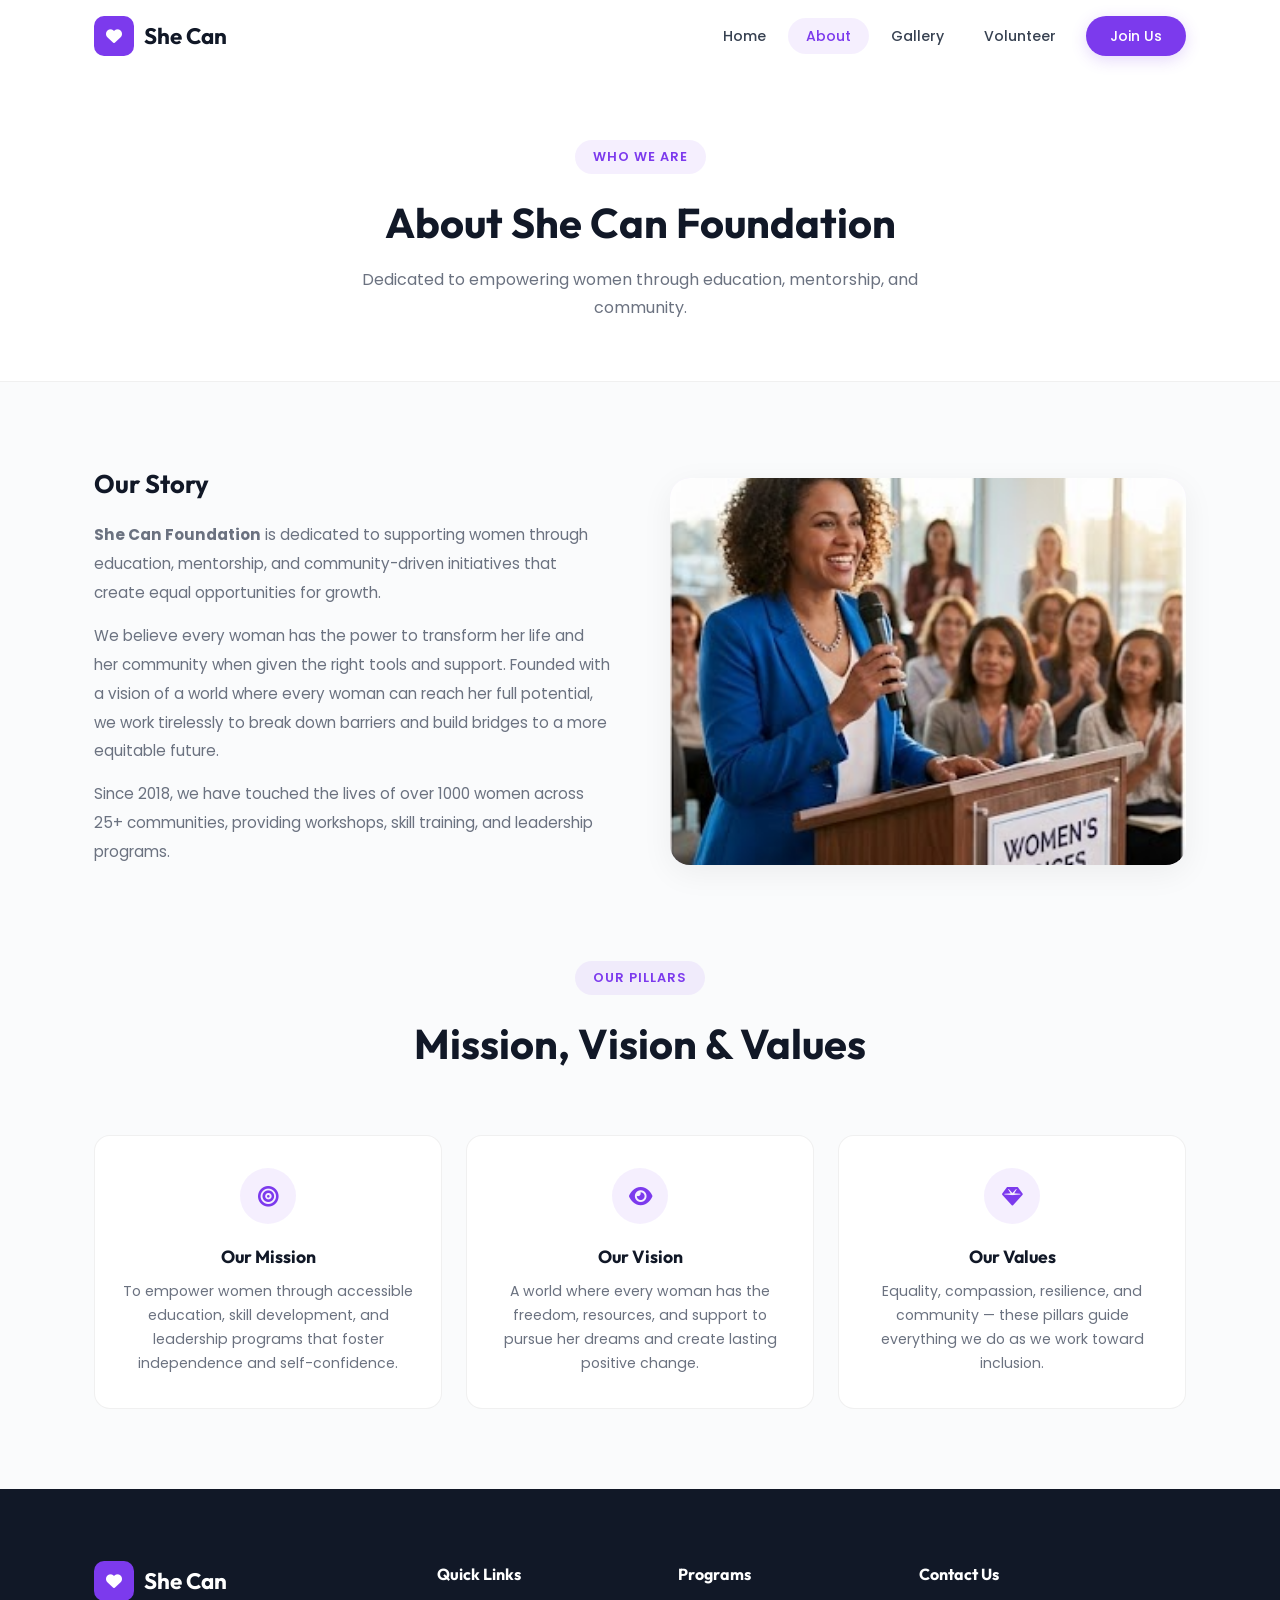
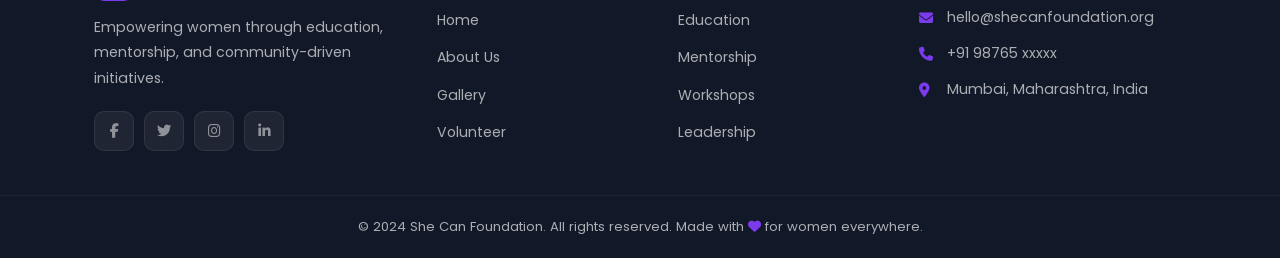
==== about.html @ 424907b6 "initial commit" ====
<!DOCTYPE html>
<html lang="en">

<head>
    <meta charset="UTF-8">
    <meta name="viewport" content="width=device-width, initial-scale=1.0">
    <meta name="description" content="Learn about She Can Foundation's mission, vision, and values.">
    <title>About Us | She Can Foundation</title>
    <link rel="preconnect" href="https://fonts.googleapis.com">
    <link rel="preconnect" href="https://fonts.gstatic.com" crossorigin>
    <link
        href="https://fonts.googleapis.com/css2?family=Poppins:wght@300;400;500;600;700&family=Outfit:wght@400;500;600;700;800&display=swap"
        rel="stylesheet">
    <link rel="stylesheet" href="https://cdnjs.cloudflare.com/ajax/libs/font-awesome/6.5.1/css/all.min.css">
    <link rel="stylesheet" href="style.css">
</head>

<body>
    <!-- NAVBAR -->
    <nav class="navbar" id="navbar">
        <div class="nav-container">
            <a href="index.html" class="nav-logo">
                <span class="logo-icon"><i class="fas fa-heart"></i></span>
                <span class="logo-text">She Can</span>
            </a>
            <ul class="nav-links" id="navLinks">
                <li><a href="index.html" class="nav-link">Home</a></li>
                <li><a href="about.html" class="nav-link active">About</a></li>
                <li><a href="gallery.html" class="nav-link">Gallery</a></li>
                <li><a href="volunteer.html" class="nav-link">Volunteer</a></li>
                <li><a href="volunteer.html" class="nav-link btn-nav-cta">Join Us</a></li>
            </ul>
            <button class="hamburger" id="hamburger" aria-label="Toggle menu">
                <span class="bar"></span><span class="bar"></span><span class="bar"></span>
            </button>
        </div>
    </nav>

    <!-- PAGE HERO -->
    <section class="page-hero">
        <div class="container">
            <span class="section-tag animate-on-scroll">Who We Are</span>
            <h1 class="section-title animate-on-scroll">About She Can Foundation</h1>
            <p class="section-subtitle animate-on-scroll">Dedicated to empowering women through education, mentorship,
                and community.</p>
        </div>
    </section>

    <!-- ABOUT CONTENT -->
    <section class="about-section">
        <div class="container">
            <div class="about-content">
                <div class="about-text animate-on-scroll">
                    <h3>Our Story</h3>
                    <p><strong>She Can Foundation</strong> is dedicated to supporting women through education,
                        mentorship, and community-driven initiatives that create equal opportunities for growth.</p>
                    <p>We believe every woman has the power to transform her life and her community when given the right
                        tools and support. Founded with a vision of a world where every woman can reach her full
                        potential, we work tirelessly to break down barriers and build bridges to a more equitable
                        future.</p>
                    <p>Since 2018, we have touched the lives of over 1000 women across 25+ communities, providing
                        workshops, skill training, and leadership programs.</p>
                </div>
                <div class="about-image animate-on-scroll">
                    <img src="images/empowerment.jpg" alt="Women empowerment"
                        onerror="this.style.display='none'; this.parentElement.innerHTML='<i class=\'fas fa-image\'></i>';">
                </div>
            </div>

            <!-- MISSION & VISION -->
            <div class="section-header animate-on-scroll" style="margin-top: 20px;">
                <span class="section-tag">Our Pillars</span>
                <h2 class="section-title">Mission, Vision & Values</h2>
            </div>
            <div class="values-grid">
                <div class="value-card animate-on-scroll">
                    <div class="value-icon"><i class="fas fa-bullseye"></i></div>
                    <h4>Our Mission</h4>
                    <p>To empower women through accessible education, skill development, and leadership programs that
                        foster independence and self-confidence.</p>
                </div>
                <div class="value-card animate-on-scroll">
                    <div class="value-icon"><i class="fas fa-eye"></i></div>
                    <h4>Our Vision</h4>
                    <p>A world where every woman has the freedom, resources, and support to pursue her dreams and create
                        lasting positive change.</p>
                </div>
                <div class="value-card animate-on-scroll">
                    <div class="value-icon"><i class="fas fa-gem"></i></div>
                    <h4>Our Values</h4>
                    <p>Equality, compassion, resilience, and community — these pillars guide everything we do as we work
                        toward inclusion.</p>
                </div>
            </div>
        </div>
    </section>

    <!-- FOOTER -->
    <footer class="footer">
        <div class="footer-top">
            <div class="container">
                <div class="footer-grid">
                    <div class="footer-brand">
                        <a href="index.html" class="footer-logo">
                            <span class="logo-icon"><i class="fas fa-heart"></i></span>
                            <span class="logo-text">She Can</span>
                        </a>
                        <p class="footer-description">Empowering women through education, mentorship, and
                            community-driven initiatives.</p>
                        <div class="footer-socials">
                            <a href="#" class="social-link" aria-label="Facebook"><i class="fab fa-facebook-f"></i></a>
                            <a href="#" class="social-link" aria-label="Twitter"><i class="fab fa-twitter"></i></a>
                            <a href="#" class="social-link" aria-label="Instagram"><i class="fab fa-instagram"></i></a>
                            <a href="#" class="social-link" aria-label="LinkedIn"><i class="fab fa-linkedin-in"></i></a>
                        </div>
                    </div>
                    <div class="footer-links-group">
                        <h4>Quick Links</h4>
                        <ul class="footer-links">
                            <li><a href="index.html">Home</a></li>
                            <li><a href="about.html">About Us</a></li>
                            <li><a href="gallery.html">Gallery</a></li>
                            <li><a href="volunteer.html">Volunteer</a></li>
                        </ul>
                    </div>
                    <div class="footer-links-group">
                        <h4>Programs</h4>
                        <ul class="footer-links">
                            <li><a href="#">Education</a></li>
                            <li><a href="#">Mentorship</a></li>
                            <li><a href="#">Workshops</a></li>
                            <li><a href="#">Leadership</a></li>
                        </ul>
                    </div>
                    <div class="footer-contact">
                        <h4>Contact Us</h4>
                        <ul class="contact-list">
                            <li><i class="fas fa-envelope"></i><a
                                    href="mailto:hello@shecanfoundation.org">hello@shecanfoundation.org</a></li>
                            <li><i class="fas fa-phone"></i><span>+91 98765 xxxxx</span></li>
                            <li><i class="fas fa-map-marker-alt"></i><span>Mumbai, Maharashtra, India</span></li>
                        </ul>
                    </div>
                </div>
            </div>
        </div>
        <div class="footer-bottom">
            <div class="container">
                <p>&copy; 2024 She Can Foundation. All rights reserved. Made with <i class="fas fa-heart"></i> for women
                    everywhere.</p>
            </div>
        </div>
    </footer>
    <button class="back-to-top" id="backToTop" aria-label="Back to top"><i class="fas fa-chevron-up"></i></button>
    <script src="script.js"></script>
</body>

</html>
---- style.css ----
/* ===== VARIABLES ===== */
:root {
    --bg: #FAFBFC;
    --white: #FFFFFF;
    --accent: #7C3AED;
    --accent-soft: rgba(124, 58, 237, 0.08);
    --accent-hover: #6D28D9;
    --dark: #111827;
    --text: #374151;
    --text-light: #6B7280;
    --border: rgba(0,0,0,0.06);
    --glass: rgba(255,255,255,0.65);
    --glass-border: rgba(255,255,255,0.4);
    --shadow-sm: 0 1px 3px rgba(0,0,0,0.04);
    --shadow: 0 8px 32px rgba(0,0,0,0.06);
    --shadow-lg: 0 16px 48px rgba(0,0,0,0.08);
    --radius: 16px;
    --radius-sm: 10px;
    --radius-full: 50px;
    --transition: all 0.35s cubic-bezier(0.4, 0, 0.2, 1);
}

/* ===== RESET ===== */
*, *::before, *::after { margin: 0; padding: 0; box-sizing: border-box; }
html { scroll-behavior: smooth; }
body {
    font-family: 'Poppins', sans-serif;
    color: var(--text);
    background: var(--bg);
    overflow-x: hidden;
    line-height: 1.7;
}
a { text-decoration: none; color: inherit; }
ul { list-style: none; }
img { max-width: 100%; height: auto; display: block; }
.container { max-width: 1140px; margin: 0 auto; padding: 0 24px; }

/* ===== ANIMATIONS ===== */
.animate-on-scroll { opacity: 0; transform: translateY(30px); transition: opacity 0.7s ease, transform 0.7s ease; }
.animate-on-scroll.visible { opacity: 1; transform: translateY(0); }
@keyframes float { 0%,100% { transform: translateY(0); } 50% { transform: translateY(-12px); } }
@keyframes fadeIn { from { opacity: 0; } to { opacity: 1; } }
@keyframes scrollWheel { 0% { opacity: 1; transform: translateY(0); } 100% { opacity: 0; transform: translateY(8px); } }

/* ===== GLASS CARD ===== */
.glass {
    background: var(--glass);
    backdrop-filter: blur(16px);
    -webkit-backdrop-filter: blur(16px);
    border: 1px solid var(--glass-border);
    border-radius: var(--radius);
}

/* ===== BUTTONS ===== */
.btn {
    display: inline-flex; align-items: center; gap: 10px;
    padding: 14px 32px; border-radius: var(--radius-full);
    font-family: 'Poppins', sans-serif; font-weight: 600; font-size: 0.9rem;
    cursor: pointer; transition: var(--transition); border: none;
}
.btn-primary {
    background: var(--accent); color: var(--white);
    box-shadow: 0 4px 16px rgba(124,58,237,0.25);
}
.btn-primary:hover {
    background: var(--accent-hover);
    transform: translateY(-2px);
    box-shadow: 0 8px 24px rgba(124,58,237,0.3);
}
.btn-primary i { transition: transform 0.3s ease; }
.btn-primary:hover i { transform: translateX(4px); }
.btn-outline {
    background: transparent; color: var(--accent);
    border: 2px solid var(--accent);
}
.btn-outline:hover {
    background: var(--accent); color: var(--white);
    transform: translateY(-2px);
}

/* ===== NAVBAR ===== */
.navbar {
    position: fixed; top: 0; left: 0; width: 100%; z-index: 1000;
    padding: 16px 0; transition: var(--transition);
}
.navbar.scrolled {
    background: var(--glass); backdrop-filter: blur(20px);
    -webkit-backdrop-filter: blur(20px);
    border-bottom: 1px solid var(--border);
    padding: 10px 0; box-shadow: var(--shadow-sm);
}
.nav-container {
    max-width: 1140px; margin: 0 auto; padding: 0 24px;
    display: flex; align-items: center; justify-content: space-between;
}
.nav-logo { display: flex; align-items: center; gap: 10px; z-index: 1001; }
.logo-icon {
    width: 40px; height: 40px; border-radius: var(--radius-sm);
    background: var(--accent); display: flex; align-items: center;
    justify-content: center; color: white; font-size: 1rem;
}
.logo-text {
    font-family: 'Outfit', sans-serif; font-size: 1.4rem;
    font-weight: 700; color: var(--dark);
}
.nav-links { display: flex; align-items: center; gap: 4px; }
.nav-link {
    padding: 8px 18px; border-radius: var(--radius-full); font-size: 0.88rem;
    font-weight: 500; color: var(--text); transition: var(--transition);
}
.nav-link:hover, .nav-link.active { color: var(--accent); background: var(--accent-soft); }
.btn-nav-cta {
    background: var(--accent) !important; color: white !important;
    padding: 10px 24px !important; margin-left: 8px;
    box-shadow: 0 4px 16px rgba(124,58,237,0.2);
}
.btn-nav-cta:hover { background: var(--accent-hover) !important; transform: translateY(-2px); }
.hamburger { display: none; flex-direction: column; gap: 5px; background: none; border: none; cursor: pointer; z-index: 1001; padding: 5px; }
.bar { width: 26px; height: 2.5px; background: var(--dark); border-radius: 3px; transition: var(--transition); }
.hamburger.active .bar:nth-child(1) { transform: rotate(45deg) translate(5px,5px); }
.hamburger.active .bar:nth-child(2) { opacity: 0; }
.hamburger.active .bar:nth-child(3) { transform: rotate(-45deg) translate(5px,-5px); }

/* ===== HERO (index.html) ===== */
.hero {
    min-height: 100vh; display: flex; align-items: center;
    padding: 120px 24px 80px; position: relative; background: var(--bg);
}
.hero-grid {
    max-width: 1140px; margin: 0 auto; width: 100%;
    display: grid; grid-template-columns: 1fr 1fr; gap: 60px; align-items: center;
}
.hero-tag {
    display: inline-flex; align-items: center; gap: 8px;
    padding: 8px 18px; border-radius: var(--radius-full);
    background: var(--accent-soft); color: var(--accent);
    font-size: 0.82rem; font-weight: 600; letter-spacing: 0.5px;
    margin-bottom: 20px;
}
.hero-title {
    font-family: 'Outfit', sans-serif; font-size: clamp(2.4rem, 5vw, 3.6rem);
    font-weight: 800; color: var(--dark); line-height: 1.15; margin-bottom: 20px;
}
.hero-title .highlight { color: var(--accent); }
.hero-description {
    font-size: 1.05rem; color: var(--text-light); line-height: 1.8; margin-bottom: 32px;
    max-width: 480px;
}
.hero-buttons { display: flex; gap: 14px; flex-wrap: wrap; margin-bottom: 48px; }
.hero-stats {
    display: flex; gap: 40px;
}
.hero-stat h3 {
    font-family: 'Outfit', sans-serif; font-size: 2rem; font-weight: 800;
    color: var(--dark);
}
.hero-stat p { font-size: 0.82rem; color: var(--text-light); font-weight: 500; }
.hero-visual { position: relative; display: flex; justify-content: center; }
.hero-image-wrapper {
    width: 100%; max-width: 480px; aspect-ratio: 4/5; border-radius: 24px;
    overflow: hidden; box-shadow: var(--shadow-lg); position: relative;
}
.hero-image-wrapper img { width: 100%; height: 100%; object-fit: cover; }
.hero-image-placeholder {
    width: 100%; height: 100%;
    background: linear-gradient(145deg, #F3E8FF, #EDE9FE, #F5F3FF);
    display: flex; flex-direction: column; align-items: center; justify-content: center;
    color: var(--accent); font-size: 3rem;
}
.hero-image-placeholder span { font-size: 0.85rem; color: var(--text-light); margin-top: 12px; }
.hero-float-card {
    position: absolute; padding: 16px 20px; border-radius: var(--radius);
    box-shadow: var(--shadow); animation: float 4s ease-in-out infinite;
}
.hero-float-card.card-1 { bottom: 40px; left: -40px; background: var(--glass); backdrop-filter: blur(16px); border: 1px solid var(--glass-border); }
.hero-float-card.card-2 { top: 40px; right: -30px; background: var(--glass); backdrop-filter: blur(16px); border: 1px solid var(--glass-border); animation-delay: 1.5s; }
.float-card-content { display: flex; align-items: center; gap: 12px; }
.float-card-icon {
    width: 40px; height: 40px; border-radius: 10px; background: var(--accent-soft);
    display: flex; align-items: center; justify-content: center;
    color: var(--accent); font-size: 1rem;
}
.float-card-text h4 { font-family: 'Outfit', sans-serif; font-size: 1.1rem; font-weight: 700; color: var(--dark); }
.float-card-text p { font-size: 0.75rem; color: var(--text-light); }

/* ===== SECTION HEADERS ===== */
.section-header { text-align: center; margin-bottom: 56px; }
.section-tag {
    display: inline-block; padding: 6px 18px; border-radius: var(--radius-full);
    background: var(--accent-soft); color: var(--accent);
    font-size: 0.8rem; font-weight: 600; letter-spacing: 1px;
    text-transform: uppercase; margin-bottom: 14px;
}
.section-title {
    font-family: 'Outfit', sans-serif; font-size: clamp(1.8rem, 3.5vw, 2.6rem);
    font-weight: 700; color: var(--dark); margin-bottom: 12px;
}
.section-subtitle { font-size: 1rem; color: var(--text-light); max-width: 560px; margin: 0 auto; }

/* ===== QUICK INTRO (index.html) ===== */
.intro { padding: 100px 0; background: var(--white); }
.intro-grid {
    display: grid; grid-template-columns: repeat(3, 1fr); gap: 24px;
}
.intro-card {
    padding: 36px 28px; border-radius: var(--radius); background: var(--bg);
    border: 1px solid var(--border); transition: var(--transition);
}
.intro-card:hover { transform: translateY(-6px); box-shadow: var(--shadow); border-color: transparent; }
.intro-icon {
    width: 52px; height: 52px; border-radius: 14px; background: var(--accent-soft);
    display: flex; align-items: center; justify-content: center;
    color: var(--accent); font-size: 1.2rem; margin-bottom: 20px;
}
.intro-card h3 { font-family: 'Outfit', sans-serif; font-size: 1.15rem; font-weight: 700; color: var(--dark); margin-bottom: 10px; }
.intro-card p { font-size: 0.9rem; color: var(--text-light); line-height: 1.7; }

/* ===== CTA BANNER (index.html) ===== */
.cta-banner {
    padding: 80px 0; background: var(--bg);
}
.cta-wrapper {
    background: var(--accent); border-radius: 24px;
    padding: 60px 48px; display: flex; align-items: center;
    justify-content: space-between; gap: 32px;
}
.cta-text h2 {
    font-family: 'Outfit', sans-serif; font-size: 2rem;
    font-weight: 700; color: var(--white); margin-bottom: 10px;
}
.cta-text p { color: rgba(255,255,255,0.8); font-size: 1rem; }
.btn-white { background: var(--white); color: var(--accent); font-weight: 600; }
.btn-white:hover { transform: translateY(-2px); box-shadow: 0 8px 24px rgba(0,0,0,0.15); }

/* ===== PAGE HERO (inner pages) ===== */
.page-hero {
    padding: 140px 24px 60px; text-align: center; background: var(--white);
    border-bottom: 1px solid var(--border);
}
.page-hero .section-title { margin-bottom: 8px; }

/* ===== ABOUT PAGE ===== */
.about-section { padding: 80px 0; background: var(--bg); }
.about-content {
    display: grid; grid-template-columns: 1fr 1fr; gap: 60px; align-items: center;
    margin-bottom: 80px;
}
.about-text h3 { font-family: 'Outfit', sans-serif; font-size: 1.6rem; font-weight: 700; color: var(--dark); margin-bottom: 16px; }
.about-text p { font-size: 0.95rem; color: var(--text-light); line-height: 1.9; margin-bottom: 14px; }
.about-image {
    border-radius: 20px; overflow: hidden; aspect-ratio: 4/3;
    box-shadow: var(--shadow); background: #F3E8FF;
    display: flex; align-items: center; justify-content: center;
    color: var(--accent); font-size: 2.5rem;
}
.about-image img { width: 100%; height: 100%; object-fit: cover; }
.values-grid {
    display: grid; grid-template-columns: repeat(3, 1fr); gap: 24px;
}
.value-card {
    padding: 32px 24px; border-radius: var(--radius);
    background: var(--white); border: 1px solid var(--border);
    text-align: center; transition: var(--transition);
}
.value-card:hover { transform: translateY(-6px); box-shadow: var(--shadow); border-color: transparent; }
.value-icon {
    width: 56px; height: 56px; border-radius: 50%; background: var(--accent-soft);
    display: flex; align-items: center; justify-content: center;
    color: var(--accent); font-size: 1.3rem; margin: 0 auto 18px;
}
.value-card h4 { font-family: 'Outfit', sans-serif; font-size: 1.1rem; font-weight: 700; color: var(--dark); margin-bottom: 8px; }
.value-card p { font-size: 0.88rem; color: var(--text-light); }

/* ===== GALLERY PAGE ===== */
.gallery-section { padding: 80px 0; background: var(--bg); }
.gallery-grid {
    display: grid; grid-template-columns: repeat(auto-fit, minmax(320px, 1fr)); gap: 24px;
}
.gallery-card {
    border-radius: var(--radius); overflow: hidden;
    background: var(--white); border: 1px solid var(--border);
    transition: var(--transition);
}
.gallery-card:hover { transform: translateY(-6px); box-shadow: var(--shadow); }
.gallery-image {
    position: relative; overflow: hidden; height: 260px;
    background: #F3E8FF; display: flex; align-items: center;
    justify-content: center; color: var(--accent); font-size: 2rem;
}
.gallery-image img { width: 100%; height: 100%; object-fit: cover; transition: transform 0.5s ease; }
.gallery-card:hover .gallery-image img { transform: scale(1.05); }
.gallery-overlay {
    position: absolute; inset: 0;
    background: rgba(17,24,39,0.4);
    display: flex; align-items: flex-end; padding: 20px;
    opacity: 0; transition: opacity 0.3s ease;
}
.gallery-card:hover .gallery-overlay { opacity: 1; }
.gallery-label { color: white; font-weight: 600; font-size: 0.9rem; display: flex; align-items: center; gap: 8px; }
.gallery-info { padding: 20px 24px; }
.gallery-info h3 { font-family: 'Outfit', sans-serif; font-size: 1.1rem; font-weight: 700; color: var(--dark); margin-bottom: 6px; }
.gallery-info p { font-size: 0.85rem; color: var(--text-light); }

/* ===== IMPACT STATS ===== */
.impact-section { padding: 80px 0; background: var(--white); }
.stats-grid {
    display: grid; grid-template-columns: repeat(4, 1fr); gap: 24px;
}
.stat-card {
    text-align: center; padding: 36px 20px; border-radius: var(--radius);
    background: var(--bg); border: 1px solid var(--border);
    transition: var(--transition);
}
.stat-card:hover { transform: translateY(-4px); box-shadow: var(--shadow); }
.stat-icon {
    width: 52px; height: 52px; border-radius: 50%; background: var(--accent-soft);
    display: flex; align-items: center; justify-content: center;
    margin: 0 auto 16px; color: var(--accent); font-size: 1.2rem;
}
.stat-number {
    font-family: 'Outfit', sans-serif; font-size: 2.4rem; font-weight: 800;
    color: var(--dark); display: inline;
}
.stat-plus { font-family: 'Outfit', sans-serif; font-size: 1.6rem; font-weight: 700; color: var(--accent); }
.stat-label { color: var(--text-light); font-size: 0.88rem; margin-top: 6px; font-weight: 500; }

/* ===== TESTIMONIALS ===== */
.testimonials-section { padding: 80px 0; background: var(--bg); }
.testimonials-grid {
    display: grid; grid-template-columns: repeat(auto-fit, minmax(300px, 1fr)); gap: 24px;
}
.testimonial-card {
    padding: 32px; border-radius: var(--radius);
    background: var(--white); border: 1px solid var(--border);
    transition: var(--transition);
}
.testimonial-card:hover { transform: translateY(-4px); box-shadow: var(--shadow); }
.testimonial-quote { color: var(--accent); font-size: 1.5rem; margin-bottom: 14px; opacity: 0.4; }
.testimonial-text { font-size: 0.92rem; color: var(--text); line-height: 1.8; margin-bottom: 20px; font-style: italic; }
.testimonial-author { display: flex; align-items: center; gap: 12px; }
.author-avatar { font-size: 2.2rem; color: var(--accent); opacity: 0.5; }
.author-info h4 { font-family: 'Outfit', sans-serif; font-weight: 700; color: var(--dark); font-size: 0.95rem; }
.author-info span { font-size: 0.8rem; color: var(--text-light); }

/* ===== VOLUNTEER PAGE ===== */
.volunteer-section { padding: 80px 0; background: var(--bg); }
.volunteer-grid {
    display: grid; grid-template-columns: 1fr 1fr; gap: 60px; align-items: center;
}
.volunteer-text h3 { font-family: 'Outfit', sans-serif; font-size: 1.6rem; font-weight: 700; color: var(--dark); margin-bottom: 16px; }
.volunteer-text p { font-size: 0.95rem; color: var(--text-light); line-height: 1.8; margin-bottom: 24px; }
.volunteer-features { display: grid; gap: 12px; margin-bottom: 32px; }
.volunteer-feature { display: flex; align-items: center; gap: 12px; font-size: 0.9rem; font-weight: 500; color: var(--text); }
.volunteer-feature i { color: var(--accent); }
.volunteer-buttons { display: flex; gap: 14px; flex-wrap: wrap; }
.volunteer-visual-card {
    padding: 48px 36px; border-radius: 20px; background: var(--accent);
    color: white; text-align: center; box-shadow: 0 16px 48px rgba(124,58,237,0.2);
}
.volunteer-visual-card .v-icon { font-size: 3rem; margin-bottom: 16px; }
.volunteer-visual-card h3 { font-family: 'Outfit', sans-serif; font-size: 1.4rem; font-weight: 700; margin-bottom: 8px; }
.volunteer-visual-card p { font-size: 0.9rem; opacity: 0.85; }

/* ===== VOLUNTEER FORM ===== */
.form-section { padding: 80px 0; background: var(--white); }
.form-wrapper {
    max-width: 760px; margin: 0 auto; padding: 48px; border-radius: 20px;
    background: var(--bg); border: 1px solid var(--border);
}
.volunteer-form { display: flex; flex-direction: column; gap: 20px; }
.form-row { display: grid; grid-template-columns: 1fr 1fr; gap: 20px; }
.form-group { display: flex; flex-direction: column; gap: 6px; }
.form-group.full-width { grid-column: 1 / -1; }
.form-group label {
    font-size: 0.85rem; font-weight: 600; color: var(--dark);
}
.required { color: #EF4444; }
.input-wrapper {
    position: relative; display: flex; align-items: center;
    background: var(--white); border: 1px solid var(--border);
    border-radius: var(--radius-sm); transition: var(--transition);
    overflow: hidden;
}
.input-wrapper:focus-within {
    border-color: var(--accent);
    box-shadow: 0 0 0 3px rgba(124,58,237,0.08);
}
.input-wrapper i {
    position: absolute; left: 14px; color: var(--text-light);
    font-size: 0.9rem; pointer-events: none; transition: color 0.3s;
}
.input-wrapper:focus-within i { color: var(--accent); }
.input-wrapper input,
.input-wrapper select,
.input-wrapper textarea {
    width: 100%; padding: 12px 14px 12px 42px; border: none; outline: none;
    font-family: 'Poppins', sans-serif; font-size: 0.9rem; color: var(--dark);
    background: transparent;
}
.input-wrapper select { cursor: pointer; -webkit-appearance: none; appearance: none; }
.input-wrapper textarea { resize: vertical; min-height: 100px; }
.textarea-wrapper { align-items: flex-start; }
.textarea-wrapper i { top: 14px; }
.error-msg {
    font-size: 0.78rem; color: #EF4444; min-height: 0;
    opacity: 0; transition: all 0.3s ease;
}
.error-msg.show { opacity: 1; min-height: 18px; }
.input-wrapper.error { border-color: #EF4444; }
.input-wrapper.error i { color: #EF4444; }

/* Checkbox group */
.checkbox-group {
    display: flex; flex-wrap: wrap; gap: 16px; margin-top: 4px;
}
.checkbox-label {
    display: flex; align-items: center; gap: 8px;
    font-size: 0.88rem; font-weight: 500; color: var(--text); cursor: pointer;
    padding: 8px 16px; border-radius: var(--radius-sm);
    background: var(--white); border: 1px solid var(--border);
    transition: var(--transition);
}
.checkbox-label:hover { border-color: var(--accent); }
.checkbox-label input[type="checkbox"] {
    width: 16px; height: 16px; accent-color: var(--accent); cursor: pointer;
}
.checkbox-label:has(input:checked) {
    background: var(--accent-soft); border-color: var(--accent); color: var(--accent);
}

/* Submit button */
.btn-submit { align-self: flex-start; margin-top: 8px; }

/* Success overlay */
.form-success {
    display: none; position: fixed; inset: 0; z-index: 2000;
    background: rgba(0,0,0,0.4); backdrop-filter: blur(6px);
    align-items: center; justify-content: center;
}
.form-success.show { display: flex; animation: fadeIn 0.3s ease; }
.success-content {
    text-align: center; padding: 48px 40px; max-width: 420px; width: 90%;
    background: var(--white) !important; border: 1px solid var(--border) !important;
    border-radius: 20px !important; box-shadow: var(--shadow-lg);
}
.success-icon { font-size: 3.5rem; color: #10B981; margin-bottom: 16px; }
.success-content h3 {
    font-family: 'Outfit', sans-serif; font-size: 1.5rem;
    font-weight: 700; color: var(--dark); margin-bottom: 10px;
}
.success-content p { font-size: 0.92rem; color: var(--text-light); margin-bottom: 24px; line-height: 1.7; }

.footer { background: var(--dark); color: rgba(255,255,255,0.65); }
.footer-top { padding: 72px 0 40px; }
.footer-grid { display: grid; grid-template-columns: 1.5fr 1fr 1fr 1.3fr; gap: 36px; }
.footer-logo { display: flex; align-items: center; gap: 10px; margin-bottom: 14px; }
.footer-logo .logo-text { color: var(--white); }
.footer-description { font-size: 0.88rem; line-height: 1.8; margin-bottom: 20px; }
.footer-socials { display: flex; gap: 10px; }
.social-link {
    width: 40px; height: 40px; border-radius: var(--radius-sm);
    background: rgba(255,255,255,0.06); border: 1px solid rgba(255,255,255,0.08);
    display: flex; align-items: center; justify-content: center;
    color: rgba(255,255,255,0.5); transition: var(--transition); font-size: 0.9rem;
}
.social-link:hover { background: var(--accent); color: white; transform: translateY(-3px); }
.footer-links-group h4, .footer-contact h4 {
    font-family: 'Outfit', sans-serif; color: var(--white); font-size: 1rem;
    font-weight: 700; margin-bottom: 18px;
}
.footer-links li { margin-bottom: 10px; }
.footer-links a { font-size: 0.88rem; transition: var(--transition); }
.footer-links a:hover { color: var(--white); padding-left: 4px; }
.contact-list li { display: flex; align-items: center; gap: 10px; margin-bottom: 12px; font-size: 0.88rem; }
.contact-list i { color: var(--accent); width: 18px; }
.contact-list a { transition: var(--transition); }
.contact-list a:hover { color: var(--white); }
.footer-bottom {
    padding: 20px 0; border-top: 1px solid rgba(255,255,255,0.06);
    text-align: center; font-size: 0.82rem;
}
.footer-bottom .fa-heart { color: var(--accent); }

/* ===== BACK TO TOP ===== */
.back-to-top {
    position: fixed; bottom: 28px; right: 28px; width: 44px; height: 44px;
    border-radius: 12px; background: var(--accent); color: white; border: none;
    cursor: pointer; display: flex; align-items: center; justify-content: center;
    font-size: 1rem; box-shadow: 0 4px 16px rgba(124,58,237,0.3);
    opacity: 0; visibility: hidden; transform: translateY(20px);
    transition: var(--transition); z-index: 999;
}
.back-to-top.visible { opacity: 1; visibility: visible; transform: translateY(0); }
.back-to-top:hover { transform: translateY(-3px); }

/* ===== RESPONSIVE ===== */
@media (max-width: 992px) {
    .hero-grid { grid-template-columns: 1fr; text-align: center; }
    .hero-description { margin: 0 auto 32px; }
    .hero-buttons { justify-content: center; }
    .hero-stats { justify-content: center; }
    .hero-visual { margin-top: 40px; }
    .hero-float-card.card-1 { left: 10px; }
    .hero-float-card.card-2 { right: 10px; }
    .about-content { grid-template-columns: 1fr; }
    .volunteer-grid { grid-template-columns: 1fr; }
    .volunteer-visual-card { max-width: 360px; margin: 0 auto; }
    .footer-grid { grid-template-columns: 1fr 1fr; }
    .stats-grid { grid-template-columns: repeat(2, 1fr); }
    .values-grid { grid-template-columns: 1fr; }
    .cta-wrapper { flex-direction: column; text-align: center; }
}

@media (max-width: 768px) {
    .nav-links {
        position: fixed; top: 0; right: -100%; width: 75%; height: 100vh;
        background: rgba(255,255,255,0.97); backdrop-filter: blur(20px);
        flex-direction: column; justify-content: center; gap: 6px;
        padding: 40px; transition: right 0.4s ease;
        box-shadow: -8px 0 30px rgba(0,0,0,0.06);
    }
    .nav-links.active { right: 0; }
    .hamburger { display: flex; }
    .nav-link { font-size: 1.05rem; padding: 12px 20px; width: 100%; text-align: center; }
    .btn-nav-cta { width: 100%; justify-content: center; margin-left: 0 !important; }
    .intro-grid { grid-template-columns: 1fr; }
    .gallery-grid { grid-template-columns: 1fr; }
    .footer-grid { grid-template-columns: 1fr; gap: 28px; }
    .testimonials-grid { grid-template-columns: 1fr; }
    .form-row { grid-template-columns: 1fr; }
    .form-wrapper { padding: 32px 24px; }
    .checkbox-group { gap: 10px; }
}

@media (max-width: 480px) {
    .hero { padding: 110px 20px 60px; }
    .hero-stats { flex-direction: column; gap: 16px; }
    .hero-float-card { display: none; }
    .stats-grid { grid-template-columns: 1fr; }
    .hero-buttons, .volunteer-buttons { flex-direction: column; align-items: stretch; }
    .btn { justify-content: center; }
    .cta-wrapper { padding: 40px 24px; }
}
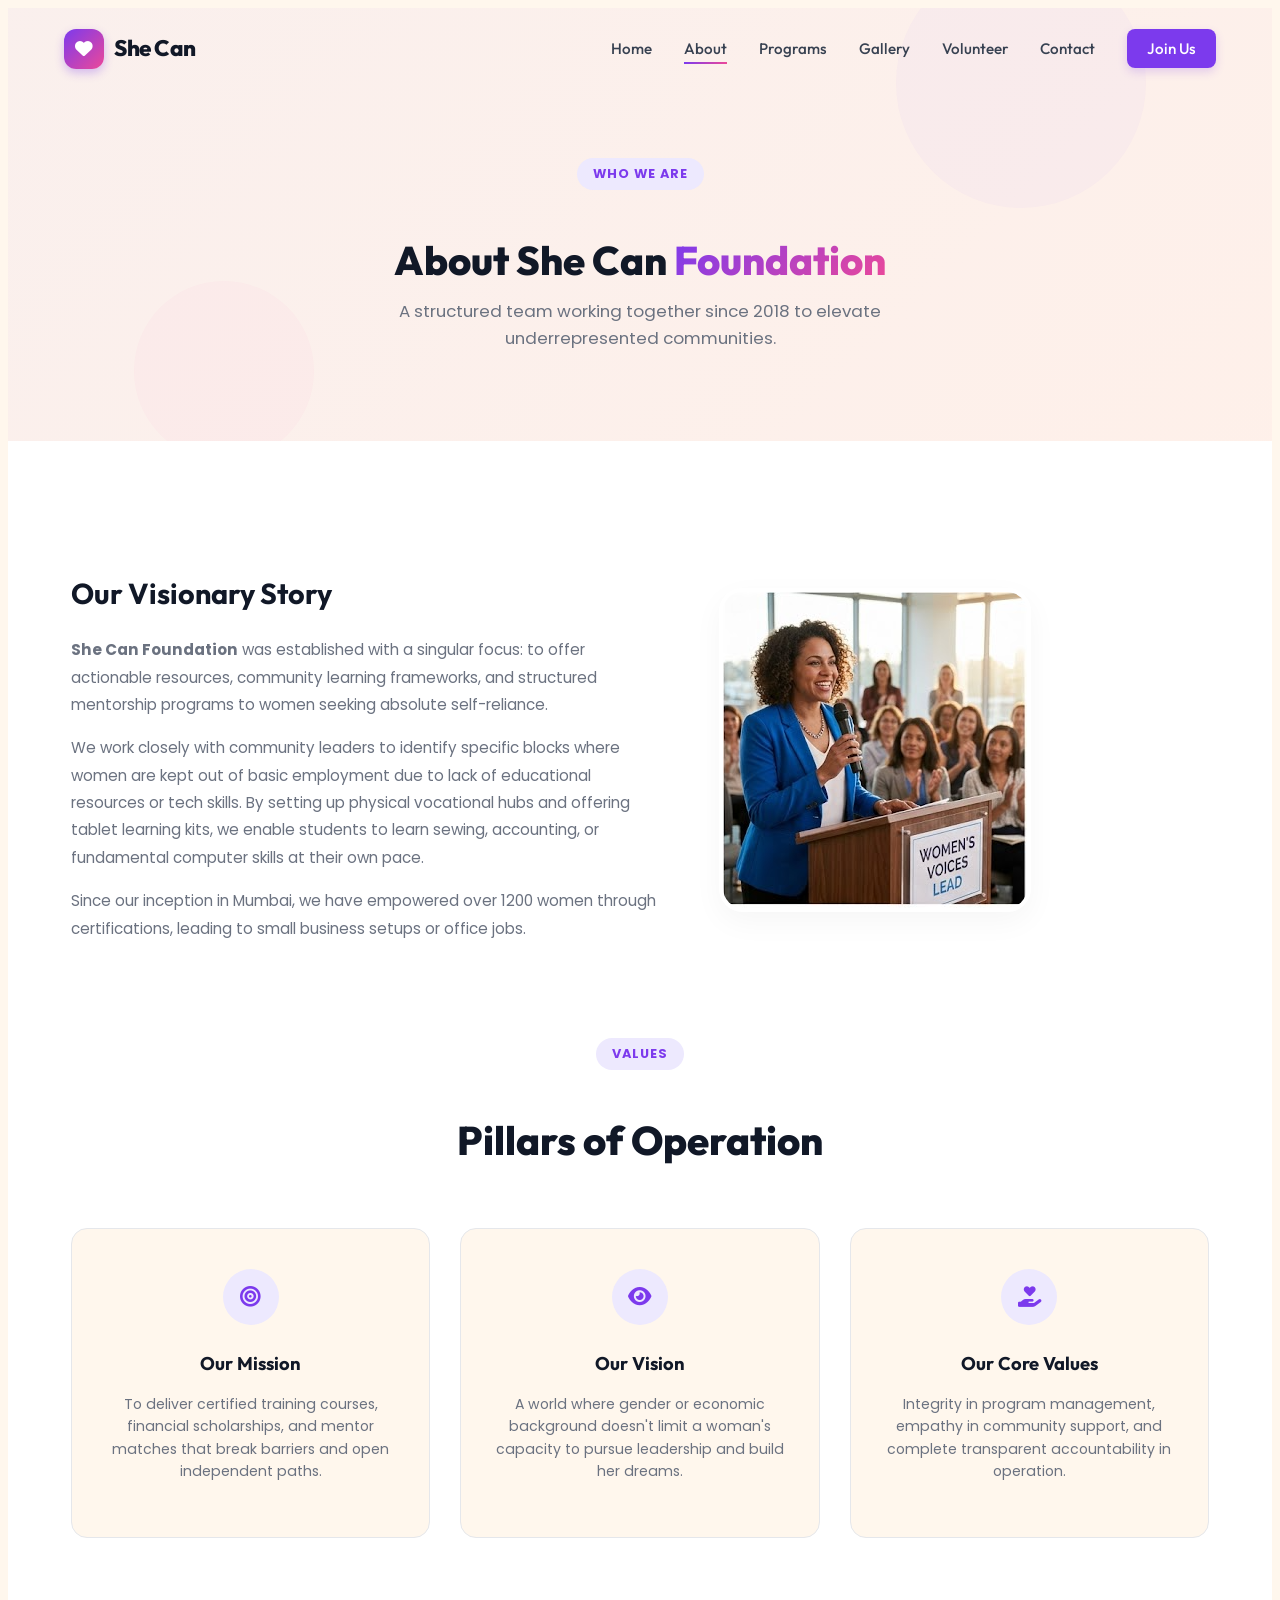
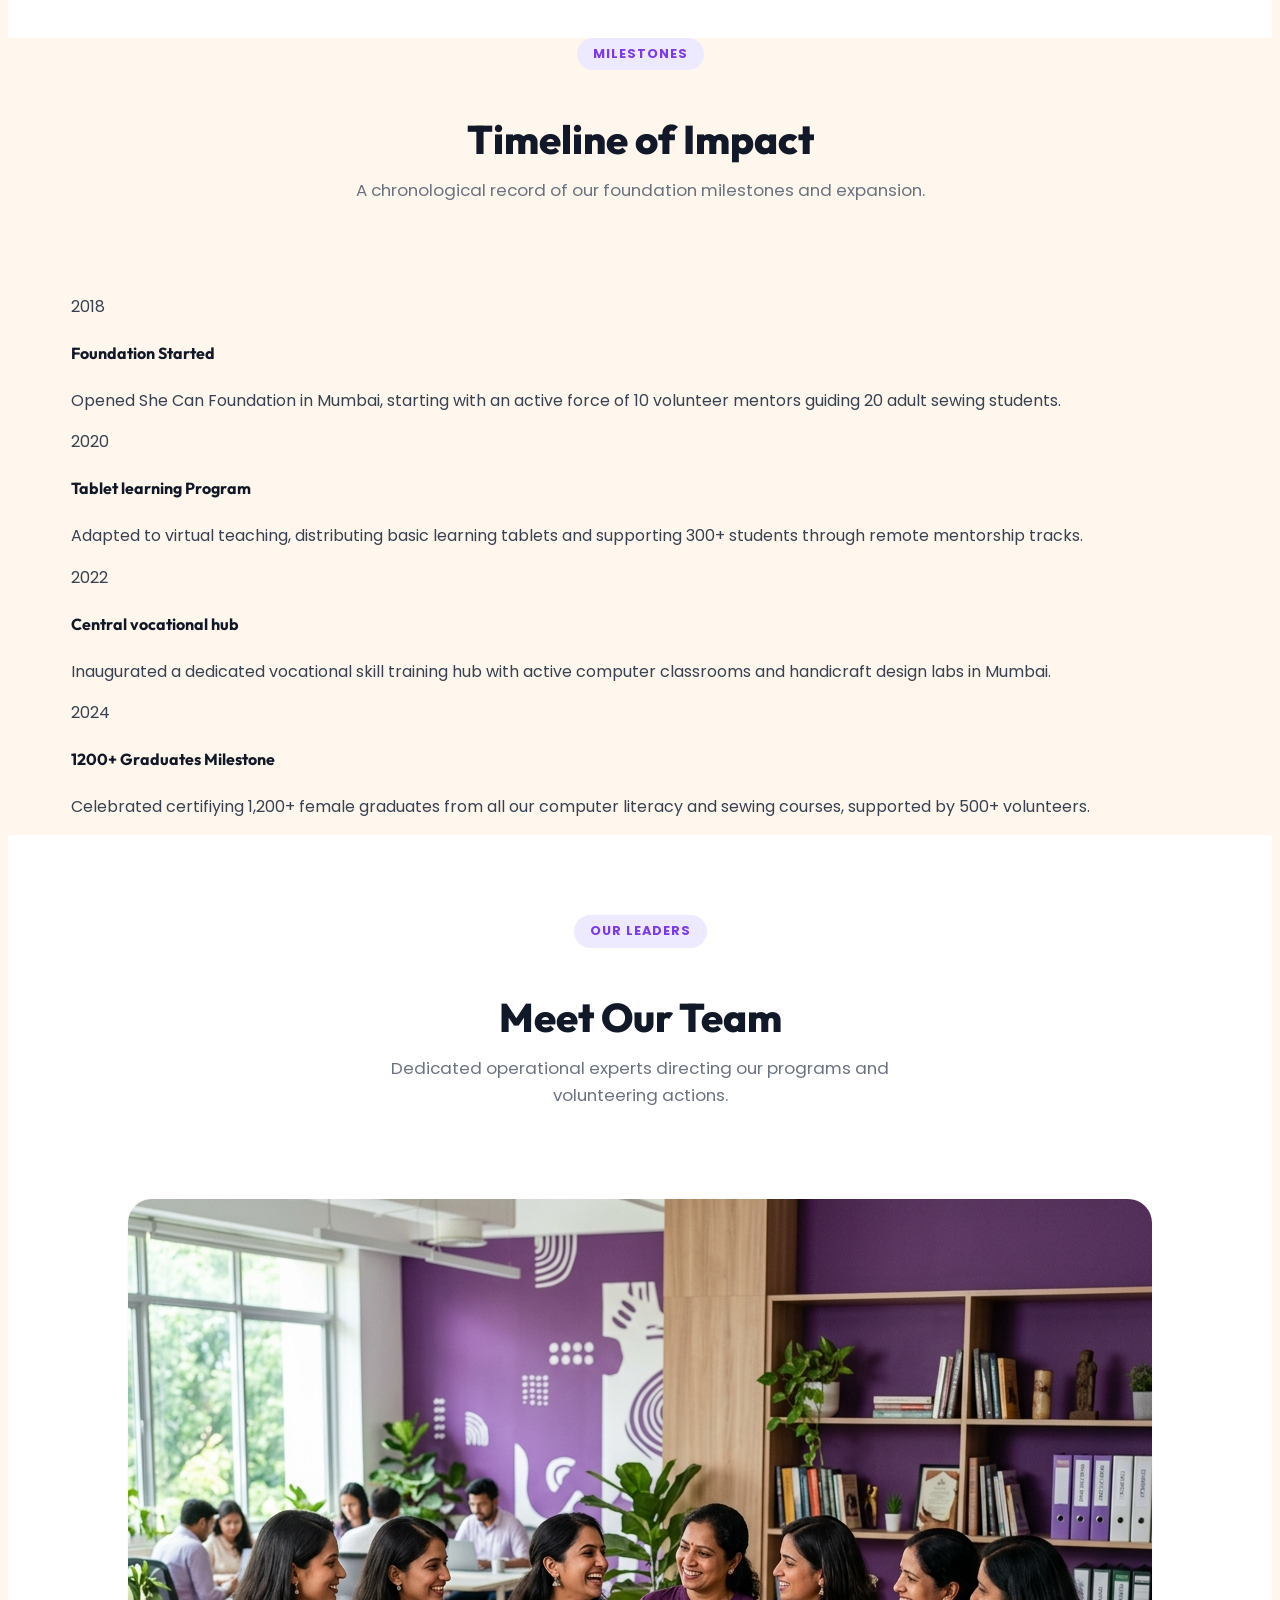
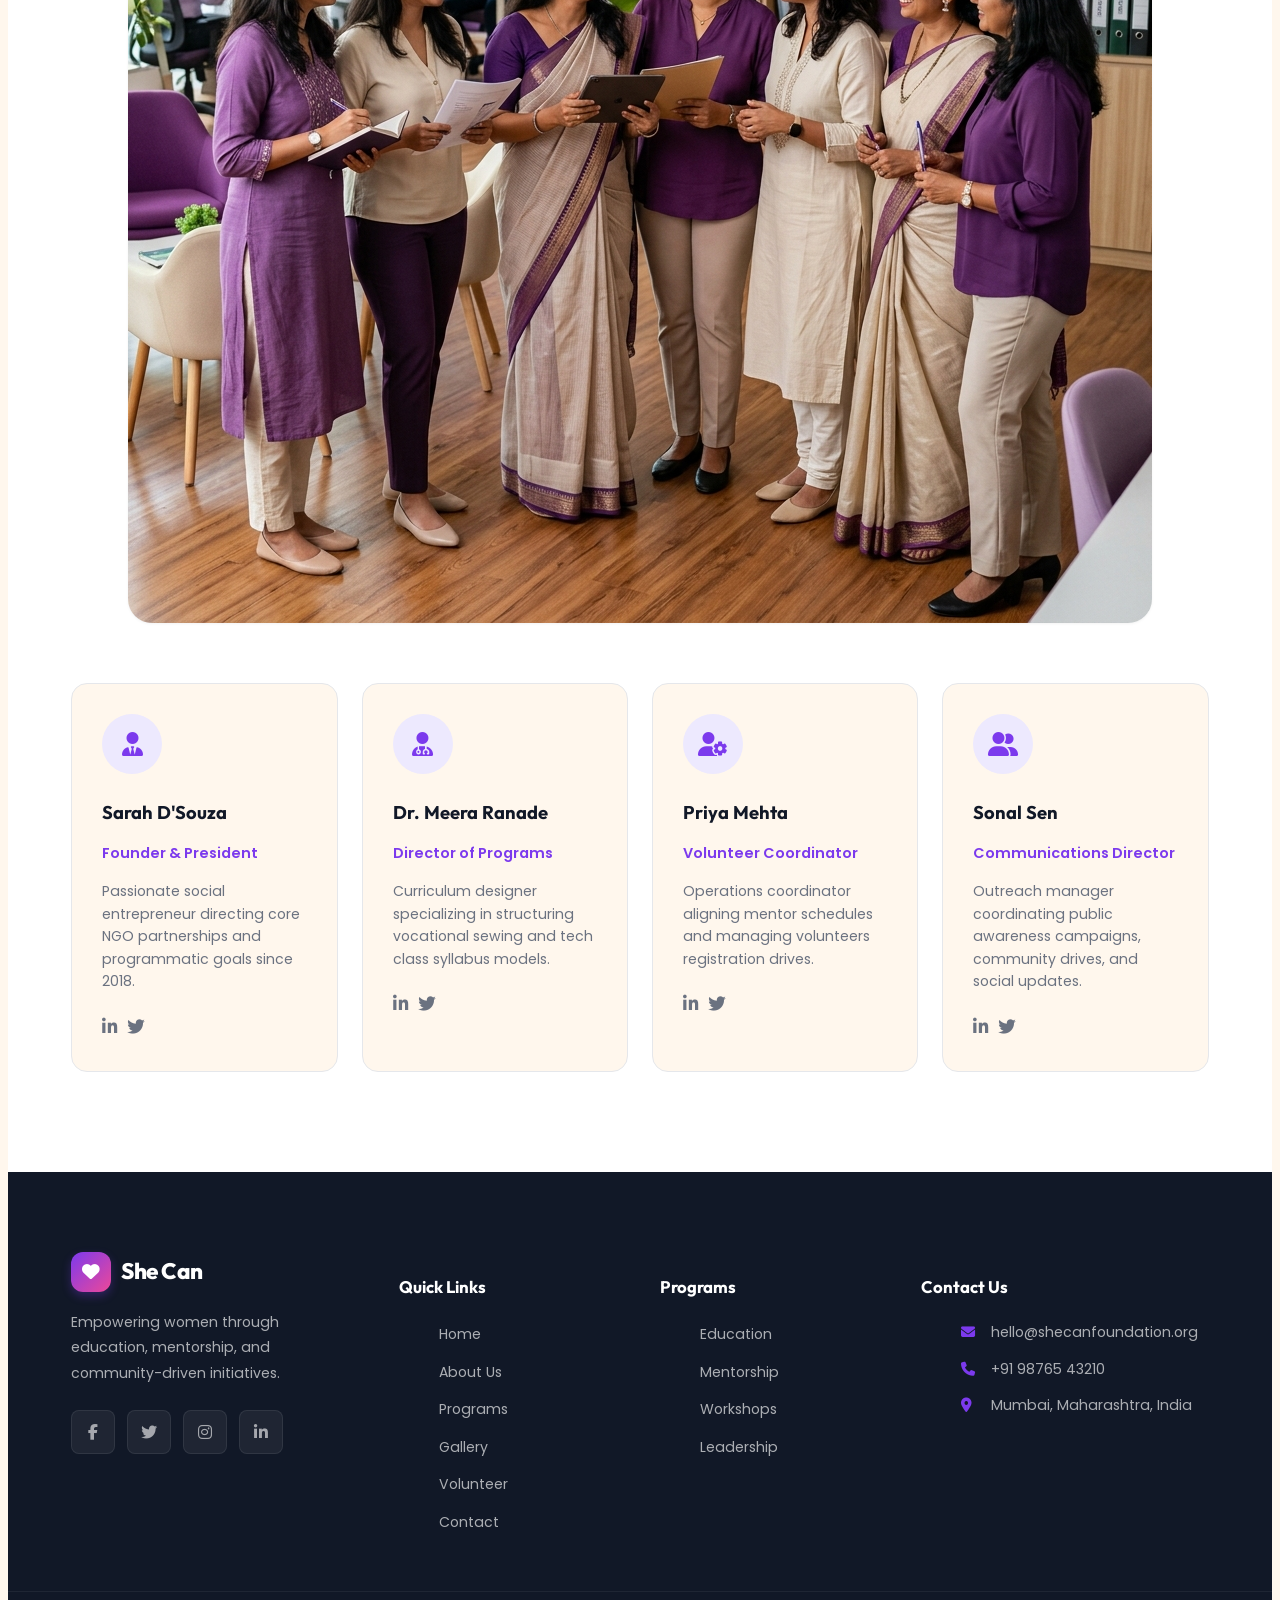
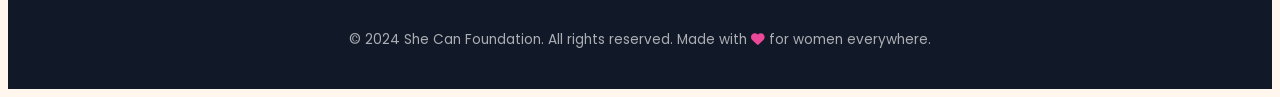
==== commit 94fb8915: "Added new features" ====
--- a/about.html
+++ b/about.html
@@ -4,18 +4,25 @@
 <head>
     <meta charset="UTF-8">
     <meta name="viewport" content="width=device-width, initial-scale=1.0">
-    <meta name="description" content="Learn about She Can Foundation's mission, vision, and values.">
+    <meta name="description" content="Learn about She Can Foundation's history, timeline of growth, core values, and team leaders driving change.">
     <title>About Us | She Can Foundation</title>
     <link rel="preconnect" href="https://fonts.googleapis.com">
     <link rel="preconnect" href="https://fonts.gstatic.com" crossorigin>
-    <link
-        href="https://fonts.googleapis.com/css2?family=Poppins:wght@300;400;500;600;700&family=Outfit:wght@400;500;600;700;800&display=swap"
-        rel="stylesheet">
+    <link href="https://fonts.googleapis.com/css2?family=Poppins:wght@300;400;500;600;700&family=Outfit:wght@400;500;600;700;800&display=swap" rel="stylesheet">
     <link rel="stylesheet" href="https://cdnjs.cloudflare.com/ajax/libs/font-awesome/6.5.1/css/all.min.css">
-    <link rel="stylesheet" href="style.css">
+    
+    <!-- Premium Stylesheet Links -->
+    <link rel="stylesheet" href="css/style.css">
+    <link rel="stylesheet" href="css/animations.css">
+    <link rel="stylesheet" href="css/responsive.css">
 </head>
 
 <body>
+    <!-- PAGE LOADER OVERLAY -->
+    <div class="page-loader" id="pageLoader">
+        <div class="loader-spinner"></div>
+    </div>
+
     <!-- NAVBAR -->
     <nav class="navbar" id="navbar">
         <div class="nav-container">
@@ -26,8 +33,10 @@
             <ul class="nav-links" id="navLinks">
                 <li><a href="index.html" class="nav-link">Home</a></li>
                 <li><a href="about.html" class="nav-link active">About</a></li>
+                <li><a href="programs.html" class="nav-link">Programs</a></li>
                 <li><a href="gallery.html" class="nav-link">Gallery</a></li>
                 <li><a href="volunteer.html" class="nav-link">Volunteer</a></li>
+                <li><a href="contact.html" class="nav-link">Contact</a></li>
                 <li><a href="volunteer.html" class="nav-link btn-nav-cta">Join Us</a></li>
             </ul>
             <button class="hamburger" id="hamburger" aria-label="Toggle menu">
@@ -37,59 +46,174 @@
     </nav>
 
     <!-- PAGE HERO -->
-    <section class="page-hero">
-        <div class="container">
-            <span class="section-tag animate-on-scroll">Who We Are</span>
-            <h1 class="section-title animate-on-scroll">About She Can Foundation</h1>
-            <p class="section-subtitle animate-on-scroll">Dedicated to empowering women through education, mentorship,
-                and community.</p>
-        </div>
-    </section>
-
-    <!-- ABOUT CONTENT -->
+    <section class="about-page-hero">
+        <div class="about-hero-shape about-shape-1 float-slow"></div>
+        <div class="about-hero-shape about-shape-2 float-reverse"></div>
+        
+        <div class="container" style="position: relative; z-index: 2;">
+            <span class="section-tag" data-aos="fade-up">Who We Are</span>
+            <h1 class="section-title" data-aos="fade-up" data-aos-delay="100">About She Can <span class="gradient-text">Foundation</span></h1>
+            <p class="section-subtitle" style="margin: 0 auto;" data-aos="fade-up" data-aos-delay="200">A structured team working together since 2018 to elevate underrepresented communities.</p>
+        </div>
+    </section>
+
+    <!-- STORY SECTION -->
     <section class="about-section">
         <div class="container">
             <div class="about-content">
-                <div class="about-text animate-on-scroll">
-                    <h3>Our Story</h3>
-                    <p><strong>She Can Foundation</strong> is dedicated to supporting women through education,
-                        mentorship, and community-driven initiatives that create equal opportunities for growth.</p>
-                    <p>We believe every woman has the power to transform her life and her community when given the right
-                        tools and support. Founded with a vision of a world where every woman can reach her full
-                        potential, we work tirelessly to break down barriers and build bridges to a more equitable
-                        future.</p>
-                    <p>Since 2018, we have touched the lives of over 1000 women across 25+ communities, providing
-                        workshops, skill training, and leadership programs.</p>
-                </div>
-                <div class="about-image animate-on-scroll">
-                    <img src="images/empowerment.jpg" alt="Women empowerment"
-                        onerror="this.style.display='none'; this.parentElement.innerHTML='<i class=\'fas fa-image\'></i>';">
-                </div>
-            </div>
-
-            <!-- MISSION & VISION -->
-            <div class="section-header animate-on-scroll" style="margin-top: 20px;">
-                <span class="section-tag">Our Pillars</span>
-                <h2 class="section-title">Mission, Vision & Values</h2>
-            </div>
+                <div class="about-text" data-aos="fade-right">
+                    <h3>Our Visionary Story</h3>
+                    <p><strong>She Can Foundation</strong> was established with a singular focus: to offer actionable resources, community learning frameworks, and structured mentorship programs to women seeking absolute self-reliance.</p>
+                    <p>We work closely with community leaders to identify specific blocks where women are kept out of basic employment due to lack of educational resources or tech skills. By setting up physical vocational hubs and offering tablet learning kits, we enable students to learn sewing, accounting, or fundamental computer skills at their own pace.</p>
+                    <p>Since our inception in Mumbai, we have empowered over 1200 women through certifications, leading to small business setups or office jobs.</p>
+                </div>
+                <div class="about-image" data-aos="fade-left">
+                    <img src="images/empowerment.jpg" alt="Mentoring circle meeting"
+                        onerror="this.style.display='none'; this.parentElement.innerHTML='<div style=\'height:320px;background:var(--primary-soft)\'></div>';">
+                </div>
+            </div>
+
+            <!-- CORE PILLARS Grid -->
+            <div class="section-header animate-on-scroll" style="margin-top: 40px;">
+                <span class="section-tag">Values</span>
+                <h2 class="section-title">Pillars of Operation</h2>
+            </div>
+
             <div class="values-grid">
-                <div class="value-card animate-on-scroll">
+                <!-- Pillar 1 -->
+                <div class="value-card" data-aos="fade-up">
                     <div class="value-icon"><i class="fas fa-bullseye"></i></div>
                     <h4>Our Mission</h4>
-                    <p>To empower women through accessible education, skill development, and leadership programs that
-                        foster independence and self-confidence.</p>
-                </div>
-                <div class="value-card animate-on-scroll">
+                    <p>To deliver certified training courses, financial scholarships, and mentor matches that break barriers and open independent paths.</p>
+                </div>
+
+                <!-- Pillar 2 -->
+                <div class="value-card" data-aos="fade-up" data-aos-delay="100">
                     <div class="value-icon"><i class="fas fa-eye"></i></div>
                     <h4>Our Vision</h4>
-                    <p>A world where every woman has the freedom, resources, and support to pursue her dreams and create
-                        lasting positive change.</p>
-                </div>
-                <div class="value-card animate-on-scroll">
-                    <div class="value-icon"><i class="fas fa-gem"></i></div>
-                    <h4>Our Values</h4>
-                    <p>Equality, compassion, resilience, and community — these pillars guide everything we do as we work
-                        toward inclusion.</p>
+                    <p>A world where gender or economic background doesn't limit a woman's capacity to pursue leadership and build her dreams.</p>
+                </div>
+
+                <!-- Pillar 3 -->
+                <div class="value-card" data-aos="fade-up" data-aos-delay="200">
+                    <div class="value-icon"><i class="fas fa-hand-holding-heart"></i></div>
+                    <h4>Our Core Values</h4>
+                    <p>Integrity in program management, empathy in community support, and complete transparent accountability in operation.</p>
+                </div>
+            </div>
+        </div>
+    </section>
+
+    <!-- TIMELINE SECTION -->
+    <section class="timeline-section">
+        <div class="container">
+            <div class="section-header animate-on-scroll">
+                <span class="section-tag">Milestones</span>
+                <h2 class="section-title">Timeline of Impact</h2>
+                <p class="section-subtitle">A chronological record of our foundation milestones and expansion.</p>
+            </div>
+            
+            <div class="timeline">
+                <!-- Year 1 -->
+                <div class="timeline-item" data-aos="fade-right">
+                    <div class="timeline-badge">2018</div>
+                    <div class="timeline-panel">
+                        <h4>Foundation Started</h4>
+                        <p>Opened She Can Foundation in Mumbai, starting with an active force of 10 volunteer mentors guiding 20 adult sewing students.</p>
+                    </div>
+                </div>
+
+                <!-- Year 2 -->
+                <div class="timeline-item" data-aos="fade-left">
+                    <div class="timeline-badge">2020</div>
+                    <div class="timeline-panel">
+                        <h4>Tablet learning Program</h4>
+                        <p>Adapted to virtual teaching, distributing basic learning tablets and supporting 300+ students through remote mentorship tracks.</p>
+                    </div>
+                </div>
+
+                <!-- Year 3 -->
+                <div class="timeline-item" data-aos="fade-right">
+                    <div class="timeline-badge">2022</div>
+                    <div class="timeline-panel">
+                        <h4>Central vocational hub</h4>
+                        <p>Inaugurated a dedicated vocational skill training hub with active computer classrooms and handicraft design labs in Mumbai.</p>
+                    </div>
+                </div>
+
+                <!-- Year 4 -->
+                <div class="timeline-item" data-aos="fade-left">
+                    <div class="timeline-badge">2024</div>
+                    <div class="timeline-panel">
+                        <h4>1200+ Graduates Milestone</h4>
+                        <p>Celebrated certifiying 1,200+ female graduates from all our computer literacy and sewing courses, supported by 500+ volunteers.</p>
+                    </div>
+                </div>
+            </div>
+        </div>
+    </section>
+
+    <!-- TEAM SECTION with 4 cards -->
+    <section class="team-section">
+        <div class="container">
+            <div class="section-header animate-on-scroll">
+                <span class="section-tag">Our Leaders</span>
+                <h2 class="section-title">Meet Our Team</h2>
+                <p class="section-subtitle">Dedicated operational experts directing our programs and volunteering actions.</p>
+            </div>
+
+            <div class="team-banner animate-on-scroll" style="margin-bottom: 60px;">
+                <img src="images/about-team.png" alt="Operational team organizing workshop resources" 
+                    onerror="this.style.display='none'; this.parentElement.innerHTML='<div class=\'team-banner-placeholder\'><i class=\'fas fa-people-group\'></i><span>She Can Foundation Active Team Leaders</span></div>';">
+            </div>
+
+            <div class="team-grid-4">
+                <!-- Member 1 -->
+                <div class="team-card" data-aos="fade-up">
+                    <div class="team-avatar"><i class="fas fa-user-tie"></i></div>
+                    <h4>Sarah D'Souza</h4>
+                    <p class="role">Founder & President</p>
+                    <p class="bio">Passionate social entrepreneur directing core NGO partnerships and programmatic goals since 2018.</p>
+                    <div class="team-socials">
+                        <a href="#" aria-label="LinkedIn"><i class="fab fa-linkedin-in"></i></a>
+                        <a href="#" aria-label="Twitter"><i class="fab fa-twitter"></i></a>
+                    </div>
+                </div>
+
+                <!-- Member 2 -->
+                <div class="team-card" data-aos="fade-up" data-aos-delay="100">
+                    <div class="team-avatar"><i class="fas fa-user-doctor"></i></div>
+                    <h4>Dr. Meera Ranade</h4>
+                    <p class="role">Director of Programs</p>
+                    <p class="bio">Curriculum designer specializing in structuring vocational sewing and tech class syllabus models.</p>
+                    <div class="team-socials">
+                        <a href="#" aria-label="LinkedIn"><i class="fab fa-linkedin-in"></i></a>
+                        <a href="#" aria-label="Twitter"><i class="fab fa-twitter"></i></a>
+                    </div>
+                </div>
+
+                <!-- Member 3 -->
+                <div class="team-card" data-aos="fade-up" data-aos-delay="200">
+                    <div class="team-avatar"><i class="fas fa-user-gear"></i></div>
+                    <h4>Priya Mehta</h4>
+                    <p class="role">Volunteer Coordinator</p>
+                    <p class="bio">Operations coordinator aligning mentor schedules and managing volunteers registration drives.</p>
+                    <div class="team-socials">
+                        <a href="#" aria-label="LinkedIn"><i class="fab fa-linkedin-in"></i></a>
+                        <a href="#" aria-label="Twitter"><i class="fab fa-twitter"></i></a>
+                    </div>
+                </div>
+
+                <!-- Member 4 -->
+                <div class="team-card" data-aos="fade-up" data-aos-delay="300">
+                    <div class="team-avatar"><i class="fas fa-user-group"></i></div>
+                    <h4>Sonal Sen</h4>
+                    <p class="role">Communications Director</p>
+                    <p class="bio">Outreach manager coordinating public awareness campaigns, community drives, and social updates.</p>
+                    <div class="team-socials">
+                        <a href="#" aria-label="LinkedIn"><i class="fab fa-linkedin-in"></i></a>
+                        <a href="#" aria-label="Twitter"><i class="fab fa-twitter"></i></a>
+                    </div>
                 </div>
             </div>
         </div>
@@ -105,8 +229,7 @@
                             <span class="logo-icon"><i class="fas fa-heart"></i></span>
                             <span class="logo-text">She Can</span>
                         </a>
-                        <p class="footer-description">Empowering women through education, mentorship, and
-                            community-driven initiatives.</p>
+                        <p class="footer-description">Empowering women through education, mentorship, and community-driven initiatives.</p>
                         <div class="footer-socials">
                             <a href="#" class="social-link" aria-label="Facebook"><i class="fab fa-facebook-f"></i></a>
                             <a href="#" class="social-link" aria-label="Twitter"><i class="fab fa-twitter"></i></a>
@@ -119,25 +242,26 @@
                         <ul class="footer-links">
                             <li><a href="index.html">Home</a></li>
                             <li><a href="about.html">About Us</a></li>
+                            <li><a href="programs.html">Programs</a></li>
                             <li><a href="gallery.html">Gallery</a></li>
                             <li><a href="volunteer.html">Volunteer</a></li>
+                            <li><a href="contact.html">Contact</a></li>
                         </ul>
                     </div>
                     <div class="footer-links-group">
                         <h4>Programs</h4>
                         <ul class="footer-links">
-                            <li><a href="#">Education</a></li>
-                            <li><a href="#">Mentorship</a></li>
-                            <li><a href="#">Workshops</a></li>
-                            <li><a href="#">Leadership</a></li>
+                            <li><a href="programs.html">Education</a></li>
+                            <li><a href="programs.html">Mentorship</a></li>
+                            <li><a href="programs.html">Workshops</a></li>
+                            <li><a href="programs.html">Leadership</a></li>
                         </ul>
                     </div>
                     <div class="footer-contact">
                         <h4>Contact Us</h4>
                         <ul class="contact-list">
-                            <li><i class="fas fa-envelope"></i><a
-                                    href="mailto:hello@shecanfoundation.org">hello@shecanfoundation.org</a></li>
-                            <li><i class="fas fa-phone"></i><span>+91 98765 xxxxx</span></li>
+                            <li><i class="fas fa-envelope"></i><a href="mailto:hello@shecanfoundation.org">hello@shecanfoundation.org</a></li>
+                            <li><i class="fas fa-phone"></i><span>+91 98765 43210</span></li>
                             <li><i class="fas fa-map-marker-alt"></i><span>Mumbai, Maharashtra, India</span></li>
                         </ul>
                     </div>
@@ -146,13 +270,15 @@
         </div>
         <div class="footer-bottom">
             <div class="container">
-                <p>&copy; 2024 She Can Foundation. All rights reserved. Made with <i class="fas fa-heart"></i> for women
-                    everywhere.</p>
+                <p>&copy; 2024 She Can Foundation. All rights reserved. Made with <i class="fas fa-heart"></i> for women everywhere.</p>
             </div>
         </div>
     </footer>
+    
     <button class="back-to-top" id="backToTop" aria-label="Back to top"><i class="fas fa-chevron-up"></i></button>
-    <script src="script.js"></script>
+
+    <!-- Premium Script Links -->
+    <script src="js/main.js" defer></script>
 </body>
 
 </html>
--- a/css/style.css
+++ b/css/style.css
@@ -0,0 +1,1882 @@
+/* ==========================================
+   CSS SYSTEM - CORE STYLES & DESIGN TOKENS
+   ========================================== */
+
+/* --- DESIGN SYSTEM TOKENS & VARIABLES --- */
+:root {
+    /* Color Palette - Light Mode */
+    --primary: #7C3AED;
+    --primary-hover: #6D28D9;
+    --primary-soft: #EDE9FE;
+    --secondary: #EC4899;
+    --secondary-hover: #DB2777;
+    --secondary-soft: #FCE7F3;
+    --warning: #F59E0B;
+    --warning-soft: #FEF3C7;
+    --cream: #FFF7ED;
+    
+    --bg: #FFF7ED;
+    --bg-surface: #FFFFFF;
+    --text: #374151;
+    --text-light: #6B7280;
+    --dark: #111827;
+    --border: #E5E7EB;
+    --white: #FFFFFF;
+    
+    /* Shadows */
+    --shadow-sm: 0 1px 3px rgba(0,0,0,0.05);
+    --shadow: 0 4px 20px rgba(124,58,237,0.08);
+    --shadow-lg: 0 10px 30px rgba(0,0,0,0.04);
+    --shadow-glow: 0 0 25px rgba(124,58,237,0.15);
+    --shadow-secondary-glow: 0 0 25px rgba(236,72,153,0.15);
+    
+    /* Geometry */
+    --radius-sm: 8px;
+    --radius: 16px;
+    --radius-lg: 24px;
+    --radius-full: 9999px;
+    
+    /* Typography */
+    --font-heading: 'Outfit', sans-serif;
+    --font-body: 'Poppins', sans-serif;
+    
+    /* Transition */
+    --transition: all 0.3s cubic-bezier(0.4, 0, 0.2, 1);
+}
+
+}
+
+/* --- GENERAL RESET & DECORATORS --- */
+* {
+    margin: 0;
+    padding: 0;
+    box-sizing: border-box;
+}
+
+html {
+    scroll-behavior: smooth;
+    overflow-x: hidden;
+}
+
+body {
+    font-family: var(--font-body);
+    background: var(--bg);
+    color: var(--text);
+    line-height: 1.6;
+    transition: background 0.3s ease, color 0.3s ease;
+    overflow-x: hidden;
+}
+
+a {
+    text-decoration: none;
+    color: inherit;
+}
+
+ul {
+    list-style: none;
+}
+
+img {
+    max-width: 100%;
+    height: auto;
+    display: block;
+}
+
+.container {
+    width: 90%;
+    max-width: 1200px;
+    margin: 0 auto;
+}
+
+/* --- TYPOGRAPHY UTILITIES --- */
+h1, h2, h3, h4, h5, h6 {
+    font-family: var(--font-heading);
+    color: var(--dark);
+    font-weight: 700;
+}
+
+.gradient-text {
+    background: linear-gradient(135deg, var(--primary), var(--secondary));
+    -webkit-background-clip: text;
+    -webkit-text-fill-color: transparent;
+}
+
+.section-tag {
+    display: inline-block;
+    padding: 6px 16px;
+    background: var(--primary-soft);
+    color: var(--primary);
+    font-size: 0.8rem;
+    font-weight: 700;
+    border-radius: var(--radius-full);
+    text-transform: uppercase;
+    letter-spacing: 1px;
+    margin-bottom: 12px;
+}
+
+.section-title {
+    font-size: 2.5rem;
+    font-weight: 800;
+    line-height: 1.2;
+    margin-bottom: 14px;
+}
+
+.section-subtitle {
+    font-size: 1.05rem;
+    color: var(--text-light);
+    max-width: 600px;
+    margin: 0 auto 40px;
+}
+
+.section-header {
+    text-align: center;
+    display: flex;
+    flex-direction: column;
+    align-items: center;
+    margin-bottom: 50px;
+}
+
+/* --- PAGE HERO FOR STANDARD PAGES --- */
+.page-hero {
+    padding: 160px 0 80px;
+    background: linear-gradient(135deg, rgba(124, 58, 237, 0.04), rgba(236, 72, 153, 0.04));
+    text-align: center;
+}
+
+/* --- BUTTONS --- */
+.btn {
+    display: inline-flex;
+    align-items: center;
+    gap: 10px;
+    padding: 14px 28px;
+    font-family: var(--font-heading);
+    font-size: 0.95rem;
+    font-weight: 600;
+    border-radius: var(--radius);
+    cursor: pointer;
+    transition: var(--transition);
+    border: none;
+}
+
+.btn-primary {
+    background: var(--primary);
+    color: white;
+    box-shadow: 0 4px 14px rgba(124,58,237,0.3);
+}
+
+.btn-primary:hover {
+    background: var(--primary-hover);
+    transform: translateY(-2px);
+    box-shadow: 0 6px 20px rgba(124,58,237,0.4);
+}
+
+.btn-secondary {
+    background: var(--secondary);
+    color: white;
+    box-shadow: 0 4px 14px rgba(236,72,153,0.3);
+}
+
+.btn-secondary:hover {
+    background: var(--secondary-hover);
+    transform: translateY(-2px);
+    box-shadow: 0 6px 20px rgba(236,72,153,0.4);
+}
+
+.btn-white {
+    background: var(--white);
+    color: var(--primary);
+    border: 1px solid var(--border);
+}
+
+.btn-white:hover {
+    background: var(--primary-soft);
+    color: var(--primary-hover);
+    transform: translateY(-2px);
+}
+
+/* --- GLASSMORPHISM COMPONENT --- */
+.glass-card {
+    background: rgba(255, 255, 255, 0.45);
+    backdrop-filter: blur(16px);
+    -webkit-backdrop-filter: blur(16px);
+    border: 1px solid rgba(255, 255, 255, 0.5);
+    box-shadow: var(--shadow);
+    border-radius: var(--radius);
+}
+
+/* --- HEADER & NAVIGATION --- */
+.navbar {
+    position: fixed;
+    top: 0;
+    left: 0;
+    width: 100%;
+    z-index: 1000;
+    padding: 20px 0;
+    transition: var(--transition);
+}
+
+.navbar.scrolled {
+    padding: 12px 0;
+    background: rgba(255, 255, 255, 0.7);
+    backdrop-filter: blur(20px);
+    -webkit-backdrop-filter: blur(20px);
+    border-bottom: 1px solid rgba(255, 255, 255, 0.3);
+    box-shadow: var(--shadow-sm);
+}
+
+.nav-container {
+    display: flex;
+    justify-content: space-between;
+    align-items: center;
+    width: 90%;
+    max-width: 1200px;
+    margin: 0 auto;
+}
+
+.nav-logo {
+    display: flex;
+    align-items: center;
+    gap: 10px;
+}
+
+.logo-icon {
+    width: 40px;
+    height: 40px;
+    border-radius: 12px;
+    background: linear-gradient(135deg, var(--primary), var(--secondary));
+    display: flex;
+    align-items: center;
+    justify-content: center;
+    color: white;
+    font-size: 1.1rem;
+    box-shadow: 0 4px 10px rgba(124,58,237,0.3);
+}
+
+.logo-text {
+    font-family: var(--font-heading);
+    font-size: 1.4rem;
+    font-weight: 800;
+    color: var(--dark);
+    letter-spacing: -0.5px;
+}
+
+.nav-links {
+    display: flex;
+    align-items: center;
+    gap: 32px;
+}
+
+.nav-link {
+    font-family: var(--font-heading);
+    font-size: 0.95rem;
+    font-weight: 500;
+    color: var(--text);
+    transition: var(--transition);
+    position: relative;
+    padding: 6px 0;
+}
+
+.nav-link:hover {
+    color: var(--primary);
+}
+
+.nav-link::after {
+    content: '';
+    position: absolute;
+    bottom: 0;
+    left: 0;
+    width: 0;
+    height: 2px;
+    background: linear-gradient(90deg, var(--primary), var(--secondary));
+    transition: var(--transition);
+}
+
+.nav-link:hover::after,
+.nav-link.active::after {
+    width: 100%;
+}
+
+.btn-nav-cta {
+    background: var(--primary);
+    color: white !important;
+    padding: 10px 20px !important;
+    border-radius: var(--radius-sm);
+    box-shadow: 0 4px 10px rgba(124,58,237,0.2);
+}
+
+.btn-nav-cta::after {
+    display: none !important;
+}
+
+.btn-nav-cta:hover {
+    background: var(--primary-hover);
+    transform: translateY(-1px);
+    box-shadow: 0 6px 14px rgba(124,58,237,0.3);
+}
+
+.hamburger {
+    display: none;
+    flex-direction: column;
+    gap: 5px;
+    background: none;
+    border: none;
+    cursor: pointer;
+    z-index: 1001;
+}
+
+.hamburger .bar {
+    width: 25px;
+    height: 3px;
+    background: var(--dark);
+    border-radius: var(--radius-full);
+    transition: var(--transition);
+}
+
+/* --- FOOTER --- */
+.footer {
+    background: var(--dark);
+    color: rgba(255,255,255,0.65);
+    position: relative;
+    z-index: 5;
+}
+
+.footer-top {
+    padding: 80px 0 40px;
+}
+
+.footer-grid {
+    display: grid;
+    grid-template-columns: 1.3fr 1fr 1fr 1.3fr;
+    gap: 40px;
+}
+
+.footer-logo {
+    display: flex;
+    align-items: center;
+    gap: 10px;
+    margin-bottom: 18px;
+}
+
+.footer-logo .logo-text {
+    color: white;
+}
+
+.footer-description {
+    font-size: 0.88rem;
+    line-height: 1.8;
+    margin-bottom: 24px;
+}
+
+.footer-socials {
+    display: flex;
+    gap: 12px;
+}
+
+.social-link {
+    width: 42px;
+    height: 42px;
+    border-radius: var(--radius-sm);
+    background: rgba(255,255,255,0.06);
+    border: 1px solid rgba(255,255,255,0.08);
+    display: flex;
+    align-items: center;
+    justify-content: center;
+    color: rgba(255,255,255,0.6);
+    transition: var(--transition);
+    font-size: 1rem;
+}
+
+.social-link:hover {
+    background: linear-gradient(135deg, var(--primary), var(--secondary));
+    color: white;
+    border-color: transparent;
+    transform: translateY(-4px);
+    box-shadow: 0 4px 15px rgba(124,58,237,0.3);
+}
+
+.footer-links-group h4,
+.footer-contact h4 {
+    font-family: var(--font-heading);
+    color: white;
+    font-size: 1.05rem;
+    font-weight: 700;
+    margin-bottom: 20px;
+}
+
+.footer-links li {
+    margin-bottom: 12px;
+}
+
+.footer-links a {
+    font-size: 0.88rem;
+    transition: var(--transition);
+}
+
+.footer-links a:hover {
+    color: white;
+    padding-left: 6px;
+}
+
+.contact-list li {
+    display: flex;
+    align-items: flex-start;
+    gap: 12px;
+    margin-bottom: 14px;
+    font-size: 0.88rem;
+}
+
+.contact-list i {
+    color: var(--primary);
+    margin-top: 4px;
+    width: 18px;
+}
+
+.contact-list a {
+    transition: var(--transition);
+}
+
+.contact-list a:hover {
+    color: white;
+}
+
+.footer-bottom {
+    padding: 24px 0;
+    border-top: 1px solid rgba(255,255,255,0.06);
+    text-align: center;
+    font-size: 0.85rem;
+}
+
+.footer-bottom .fa-heart {
+    color: var(--secondary);
+}
+
+/* --- BACK TO TOP --- */
+.back-to-top {
+    position: fixed;
+    bottom: 30px;
+    right: 30px;
+    width: 46px;
+    height: 46px;
+    border-radius: var(--radius-sm);
+    background: var(--primary);
+    color: white;
+    border: none;
+    cursor: pointer;
+    display: flex;
+    align-items: center;
+    justify-content: center;
+    font-size: 1.1rem;
+    box-shadow: 0 4px 16px rgba(124,58,237,0.3);
+    opacity: 0;
+    visibility: hidden;
+    transform: translateY(15px);
+    transition: var(--transition);
+    z-index: 999;
+}
+
+.back-to-top.visible {
+    opacity: 1;
+    visibility: visible;
+    transform: translateY(0);
+}
+
+.back-to-top:hover {
+    background: var(--primary-hover);
+    transform: translateY(-3px);
+}
+
+/* --- FORM COMPONENTS & OVERLAYS --- */
+.form-group {
+    display: flex;
+    flex-direction: column;
+    gap: 8px;
+    position: relative;
+}
+
+.form-label {
+    font-family: var(--font-heading);
+    font-size: 0.88rem;
+    font-weight: 600;
+    color: var(--dark);
+}
+
+.form-input, .form-textarea, .form-select {
+    width: 100%;
+    padding: 14px 16px;
+    border-radius: var(--radius-sm);
+    background: var(--bg-surface);
+    border: 1px solid var(--border);
+    color: var(--text);
+    font-family: var(--font-body);
+    font-size: 0.9rem;
+    transition: var(--transition);
+}
+
+.form-input:focus, .form-textarea:focus, .form-select:focus {
+    outline: none;
+    border-color: var(--primary);
+    box-shadow: 0 0 0 4px rgba(124,58,237,0.1);
+}
+
+.error-message {
+    color: #EF4444;
+    font-size: 0.78rem;
+    font-weight: 500;
+    margin-top: 4px;
+    display: none;
+}
+
+.form-success {
+    display: none;
+    position: fixed;
+    inset: 0;
+    z-index: 2000;
+    background: rgba(0, 0, 0, 0.4);
+    backdrop-filter: blur(8px);
+    -webkit-backdrop-filter: blur(8px);
+    align-items: center;
+    justify-content: center;
+}
+
+.form-success.show {
+    display: flex;
+}
+
+.success-content {
+    background: var(--bg-surface);
+    border: 1px solid var(--border);
+    padding: 48px;
+    border-radius: var(--radius-lg);
+    max-width: 440px;
+    width: 90%;
+    text-align: center;
+    box-shadow: var(--shadow-lg);
+}
+
+.success-icon {
+    font-size: 3.8rem;
+    color: #10B981;
+    margin-bottom: 20px;
+}
+
+.success-content h3 {
+    font-size: 1.6rem;
+    margin-bottom: 12px;
+}
+
+.success-content p {
+    font-size: 0.92rem;
+    color: var(--text-light);
+    margin-bottom: 28px;
+    line-height: 1.7;
+}
+
+/* --- CONTACT PAGE LAYOUT FIXES --- */
+.contact-info-section {
+    padding: 80px 0 20px;
+}
+.contact-cards-grid {
+    display: grid;
+    grid-template-columns: repeat(3, 1fr);
+    gap: 30px;
+}
+.contact-info-card {
+    background: var(--white);
+    border: 1px solid var(--border);
+    border-radius: var(--radius);
+    padding: 40px 30px;
+    text-align: center;
+    box-shadow: var(--shadow-sm);
+    transition: var(--transition);
+}
+.contact-info-card:hover {
+    transform: translateY(-5px);
+    box-shadow: var(--shadow);
+}
+.contact-info-icon {
+    width: 60px;
+    height: 60px;
+    border-radius: 50%;
+    background: var(--primary-soft);
+    color: var(--primary);
+    display: flex;
+    align-items: center;
+    justify-content: center;
+    font-size: 1.5rem;
+    margin: 0 auto 20px;
+}
+.contact-info-card h4 {
+    font-size: 1.2rem;
+    margin-bottom: 10px;
+}
+.contact-info-card p {
+    font-size: 0.9rem;
+    color: var(--text-light);
+    margin-bottom: 15px;
+}
+.contact-form-section {
+    padding: 60px 0 100px;
+}
+.contact-grid {
+    display: block;
+    max-width: 700px;
+    margin: 0 auto;
+    background: var(--white);
+    border: 1px solid var(--border);
+    border-radius: var(--radius-lg);
+    overflow: hidden;
+    box-shadow: var(--shadow);
+}
+.contact-form-wrapper {
+    padding: 50px;
+}
+.contact-form-wrapper h3 {
+    font-size: 1.8rem;
+    margin-bottom: 10px;
+}
+.form-intro {
+    font-size: 0.95rem;
+    color: var(--text-light);
+    margin-bottom: 30px;
+}
+
+/* --- ABOUT PAGE TEAM SECTION --- */
+.team-section {
+    padding: 80px 0 100px;
+    background: var(--white);
+}
+.team-banner img {
+    margin: 0 auto;
+    border-radius: var(--radius-lg);
+    box-shadow: var(--shadow-sm);
+}
+.team-card {
+    background: var(--bg);
+    border: 1px solid var(--border);
+    padding: 30px;
+    border-radius: var(--radius);
+    transition: var(--transition);
+}
+.team-card:hover {
+    transform: translateY(-5px);
+    box-shadow: var(--shadow);
+    border-color: rgba(124, 58, 237, 0.2);
+}
+.team-avatar {
+    width: 60px;
+    height: 60px;
+    border-radius: 50%;
+    background: var(--primary-soft);
+    color: var(--primary);
+    display: flex;
+    align-items: center;
+    justify-content: center;
+    font-size: 1.5rem;
+    margin-bottom: 20px;
+}
+.team-card h4 {
+    font-size: 1.15rem;
+    margin-bottom: 5px;
+}
+.team-card .role {
+    font-size: 0.9rem;
+    color: var(--primary);
+    font-weight: 600;
+    margin-bottom: 15px;
+}
+.team-card .bio {
+    font-size: 0.88rem;
+    color: var(--text-light);
+    line-height: 1.6;
+    margin-bottom: 20px;
+}
+.team-socials {
+    display: flex;
+    gap: 10px;
+}
+.team-socials a {
+    color: var(--text-light);
+    transition: var(--transition);
+    font-size: 1.1rem;
+}
+.team-socials a:hover {
+    color: var(--primary);
+}
+
+
+@media (max-width: 992px) {
+    .contact-cards-grid {
+        grid-template-columns: 1fr;
+    }
+    .contact-grid {
+        grid-template-columns: 1fr;
+    }
+    .contact-form-wrapper {
+        padding: 40px 30px;
+    }
+}
+
+
+/* ==========================================
+   EXTRACTED INLINE STYLES
+   ========================================== */
+
+/* Extracted from contact.html */
+/* Specific Styles for FAQ Accordion */
+        .faq-section {
+            padding: 80px 0 100px;
+            background: var(--bg-surface);
+        }
+
+        .faq-container {
+            max-width: 800px;
+            margin: 0 auto;
+            display: flex;
+            flex-direction: column;
+            gap: 16px;
+        }
+
+        .faq-item {
+            background: var(--bg);
+            border: 1px solid var(--border);
+            border-radius: var(--radius-sm);
+            overflow: hidden;
+            transition: var(--transition);
+        }
+
+        .faq-header {
+            padding: 22px 28px;
+            display: flex;
+            justify-content: space-between;
+            align-items: center;
+            cursor: pointer;
+            user-select: none;
+            transition: var(--transition);
+        }
+
+        .faq-header h4 {
+            font-family: var(--font-body);
+            font-size: 1rem;
+            font-weight: 600;
+            color: var(--dark);
+            margin: 0;
+        }
+
+        .faq-icon-toggle {
+            width: 24px;
+            height: 24px;
+            border-radius: 50%;
+            background: var(--primary-soft);
+            color: var(--primary);
+            display: flex;
+            align-items: center;
+            justify-content: center;
+            font-size: 0.8rem;
+            transition: var(--transition);
+        }
+
+        .faq-content {
+            max-height: 0;
+            overflow: hidden;
+            padding: 0 28px;
+            transition: max-height 0.3s cubic-bezier(0, 1, 0, 1), padding 0.3s ease;
+            color: var(--text-light);
+            font-size: 0.88rem;
+            line-height: 1.7;
+        }
+
+        /* Active Accordion State */
+        .faq-item.active {
+            border-color: var(--primary);
+            box-shadow: var(--shadow-sm);
+        }
+
+        .faq-item.active .faq-header {
+            background: var(--primary-soft);
+        }
+
+        .faq-item.active .faq-icon-toggle {
+            transform: rotate(180deg);
+            background: var(--primary);
+            color: white;
+        }
+
+        .faq-item.active .faq-content {
+            max-height: 200px;
+            padding: 22px 28px;
+            border-top: 1px solid var(--border);
+        }
+
+/* Extracted from index.html */
+/* Specific Styles for Index Page Hero & Testimonials Slider Carousel */
+        .hero {
+            position: relative;
+            padding: 180px 0 100px;
+            background: linear-gradient(135deg, rgba(124, 58, 237, 0.03), rgba(236, 72, 153, 0.03));
+            overflow: hidden;
+        }
+
+        .hero-grid {
+            display: grid;
+            grid-template-columns: 1.2fr 1fr;
+            gap: 40px;
+            align-items: center;
+            position: relative;
+            z-index: 2;
+        }
+
+        .hero-title {
+            font-size: 3.5rem;
+            line-height: 1.15;
+            margin-bottom: 20px;
+        }
+
+        .hero-description {
+            font-size: 1.2rem;
+            color: var(--text-light);
+            margin-bottom: 36px;
+            min-height: 1.8em; /* Prevent layout shift during typing */
+        }
+
+        .hero-buttons {
+            display: flex;
+            gap: 16px;
+            margin-bottom: 48px;
+        }
+
+        .hero-stats {
+            display: flex;
+            gap: 40px;
+            border-top: 1px solid var(--border);
+            padding-top: 24px;
+        }
+
+        .hero-stat h4 {
+            font-size: 1.8rem;
+            color: var(--primary);
+        }
+
+        .hero-stat p {
+            font-size: 0.82rem;
+            color: var(--text-light);
+            text-transform: uppercase;
+            font-weight: 600;
+        }
+
+        .hero-visual {
+            position: relative;
+            display: flex;
+            justify-content: center;
+        }
+
+        .hero-main-img {
+            border-radius: var(--radius-lg);
+            box-shadow: var(--shadow-lg);
+            width: 100%;
+            max-width: 440px;
+            z-index: 2;
+            border: 4px solid var(--white);
+        }
+
+        .hero-float-card {
+            position: absolute;
+            padding: 20px 24px;
+            border-radius: var(--radius);
+            box-shadow: var(--shadow-lg);
+            z-index: 3;
+            max-width: 220px;
+            display: flex;
+            align-items: center;
+            gap: 14px;
+        }
+
+        .hero-float-card.card-1 {
+            top: 20px;
+            left: -20px;
+            background: var(--white);
+        }
+
+        .hero-float-card.card-2 {
+            bottom: 30px;
+            right: -20px;
+            background: var(--white);
+        }
+
+        .float-card-icon {
+            width: 44px;
+            height: 44px;
+            border-radius: 12px;
+            display: flex;
+            align-items: center;
+            justify-content: center;
+            font-size: 1.2rem;
+        }
+
+        .card-1 .float-card-icon {
+            background: var(--primary-soft);
+            color: var(--primary);
+        }
+
+        .card-2 .float-card-icon {
+            background: var(--secondary-soft);
+            color: var(--secondary);
+        }
+
+        .float-card-info h5 {
+            font-size: 0.9rem;
+            margin-bottom: 2px;
+        }
+
+        .float-card-info p {
+            font-size: 0.72rem;
+            color: var(--text-light);
+        }
+
+        /* Geometric Background Shapes */
+        .shape {
+            position: absolute;
+            border-radius: 50%;
+            pointer-events: none;
+            z-index: 1;
+        }
+
+        .shape-circle-1 {
+            width: 320px;
+            height: 320px;
+            background: rgba(124, 58, 237, 0.03);
+            top: -100px;
+            right: -100px;
+        }
+
+        .shape-circle-2 {
+            width: 240px;
+            height: 240px;
+            background: rgba(236, 72, 153, 0.03);
+            bottom: -50px;
+            left: -50px;
+        }
+
+        .shape-dots {
+            width: 150px;
+            height: 150px;
+            opacity: 0.15;
+            background-image: radial-gradient(var(--primary) 2px, transparent 2px);
+            background-size: 18px 18px;
+            top: 25%;
+            left: 5%;
+        }
+
+        /* Intro Section */
+        .intro-section {
+            padding: 100px 0;
+            background: var(--white);
+        }
+
+        .intro-grid {
+            display: grid;
+            grid-template-columns: 1fr 1fr;
+            gap: 60px;
+            align-items: center;
+        }
+
+        .intro-visual {
+            border-radius: var(--radius-lg);
+            overflow: hidden;
+            box-shadow: var(--shadow-lg);
+        }
+
+        /* Programs Preview Section */
+        .featured-programs {
+            padding: 100px 0;
+            background: var(--bg);
+        }
+
+        .preview-grid {
+            display: grid;
+            grid-template-columns: repeat(3, 1fr);
+            gap: 30px;
+        }
+
+        .preview-card {
+            background: var(--white);
+            border: 1px solid var(--border);
+            border-radius: var(--radius);
+            padding: 40px 30px;
+            transition: var(--transition);
+        }
+
+        .preview-card:hover {
+            transform: translateY(-5px);
+            box-shadow: var(--shadow);
+            border-color: rgba(124, 58, 237, 0.2);
+        }
+
+        .preview-card-icon {
+            width: 54px;
+            height: 54px;
+            border-radius: 16px;
+            display: flex;
+            align-items: center;
+            justify-content: center;
+            font-size: 1.3rem;
+            margin-bottom: 24px;
+        }
+
+        .preview-card:nth-child(1) .preview-card-icon {
+            background: var(--primary-soft);
+            color: var(--primary);
+        }
+
+        .preview-card:nth-child(2) .preview-card-icon {
+            background: var(--secondary-soft);
+            color: var(--secondary);
+        }
+
+        .preview-card:nth-child(3) .preview-card-icon {
+            background: #FEF3C7;
+            color: var(--warning);
+        }
+
+        .preview-card h4 {
+            font-size: 1.2rem;
+            margin-bottom: 12px;
+        }
+
+        .preview-card p {
+            font-size: 0.88rem;
+            color: var(--text-light);
+            line-height: 1.6;
+            margin-bottom: 20px;
+        }
+
+        .preview-card-link {
+            font-family: var(--font-heading);
+            font-size: 0.85rem;
+            font-weight: 700;
+            color: var(--primary);
+            display: inline-flex;
+            align-items: center;
+            gap: 6px;
+        }
+
+        .preview-card-link:hover {
+            color: var(--primary-hover);
+        }
+
+        /* Stats Block */
+        .stats-section {
+            padding: 80px 0;
+            background: var(--white);
+        }
+
+        .stats-grid {
+            display: grid;
+            grid-template-columns: repeat(4, 1fr);
+            gap: 30px;
+        }
+
+        .stat-card {
+            text-align: center;
+            padding: 30px 20px;
+        }
+
+        .stat-number {
+            font-family: var(--font-heading);
+            font-size: 3rem;
+            font-weight: 800;
+            color: var(--primary);
+            margin-bottom: 8px;
+        }
+
+        .stat-card p {
+            font-size: 0.9rem;
+            font-weight: 600;
+            color: var(--text-light);
+            text-transform: uppercase;
+            letter-spacing: 0.5px;
+        }
+
+        /* Testimonials sliding carousel styling */
+        .testimonials-section {
+            padding: 100px 0;
+            background: var(--bg);
+        }
+
+        .testimonials-slider {
+            position: relative;
+            max-width: 800px;
+            margin: 0 auto;
+            overflow: hidden;
+            border-radius: var(--radius-lg);
+            background: var(--white);
+            border: 1px solid var(--border);
+            padding: 60px 80px;
+            box-shadow: var(--shadow);
+        }
+
+        .slider-track-container {
+            overflow: hidden;
+            width: 100%;
+        }
+
+        .slider-track {
+            display: flex;
+            transition: transform 0.5s cubic-bezier(0.4, 0, 0.2, 1);
+            width: 100%;
+        }
+
+        .slide-item {
+            flex: 0 0 100%;
+            width: 100%;
+            text-align: center;
+        }
+
+        .slide-quote-icon {
+            font-size: 2.5rem;
+            color: rgba(124, 58, 237, 0.15);
+            margin-bottom: 24px;
+        }
+
+        .slide-quote {
+            font-size: 1.15rem;
+            font-style: italic;
+            line-height: 1.7;
+            color: var(--text);
+            margin-bottom: 24px;
+        }
+
+        .slide-author-name {
+            font-family: var(--font-heading);
+            font-size: 1.05rem;
+            font-weight: 700;
+            color: var(--dark);
+        }
+
+        .slide-author-role {
+            font-size: 0.8rem;
+            color: var(--primary);
+            text-transform: uppercase;
+            font-weight: 600;
+            letter-spacing: 0.5px;
+            margin-top: 4px;
+        }
+
+        .slider-btn {
+            position: absolute;
+            top: 50%;
+            transform: translateY(-50%);
+            width: 44px;
+            height: 44px;
+            border-radius: 50%;
+            background: var(--primary-soft);
+            color: var(--primary);
+            border: none;
+            cursor: pointer;
+            display: flex;
+            align-items: center;
+            justify-content: center;
+            font-size: 0.95rem;
+            transition: var(--transition);
+            z-index: 10;
+        }
+
+        .slider-btn:hover {
+            background: var(--primary);
+            color: white;
+        }
+
+        .slider-btn.btn-prev {
+            left: 20px;
+        }
+
+        .slider-btn.btn-next {
+            right: 20px;
+        }
+
+        .slider-dots {
+            display: flex;
+            justify-content: center;
+            gap: 8px;
+            margin-top: 36px;
+        }
+
+        .slider-dot {
+            width: 10px;
+            height: 10px;
+            border-radius: 50%;
+            background: var(--border);
+            border: none;
+            cursor: pointer;
+            transition: var(--transition);
+        }
+
+        .slider-dot.active {
+            background: var(--primary);
+            transform: scale(1.2);
+        }
+
+        /* Responsive Overrides */
+        @media (max-width: 992px) {
+            .hero-grid {
+                grid-template-columns: 1fr;
+                text-align: center;
+            }
+            .hero-buttons {
+                justify-content: center;
+            }
+            .hero-stats {
+                justify-content: center;
+            }
+            .hero-visual {
+                margin-top: 40px;
+            }
+            .intro-grid {
+                grid-template-columns: 1fr;
+                gap: 40px;
+            }
+            .preview-grid {
+                grid-template-columns: 1fr;
+                max-width: 440px;
+                margin: 0 auto;
+            }
+            .stats-grid {
+                grid-template-columns: repeat(2, 1fr);
+            }
+            .testimonials-slider {
+                padding: 40px 30px;
+            }
+            .slider-btn {
+                display: none; /* Hide navigation arrows on smaller viewports */
+            }
+        }
+        @media (max-width: 480px) {
+            .hero-title {
+                font-size: 2.3rem;
+            }
+            .stats-grid {
+                grid-template-columns: 1fr;
+            }
+            .hero-stats {
+                flex-direction: column;
+                gap: 16px;
+            }
+        }
+
+/* Extracted from gallery.html */
+/* Specific Styles for Gallery Masonry & Lightbox Modal */
+        .gallery-section {
+            padding: 80px 0 100px;
+        }
+
+        /* Pure CSS Masonry Column Layout */
+        .gallery-grid {
+            column-count: 3;
+            column-gap: 30px;
+            width: 100%;
+        }
+
+        .gallery-card {
+            display: inline-block;
+            width: 100%;
+            margin-bottom: 30px;
+            break-inside: avoid;
+            background: var(--white);
+            border: 1px solid var(--border);
+            border-radius: var(--radius);
+            overflow: hidden;
+            box-shadow: var(--shadow-sm);
+            transition: var(--transition);
+            cursor: pointer;
+        }
+
+        .gallery-card:hover {
+            transform: translateY(-5px);
+            box-shadow: var(--shadow);
+            border-color: rgba(124, 58, 237, 0.2);
+        }
+
+        .gallery-image {
+            position: relative;
+            overflow: hidden;
+            /* Create slightly different visual ratios to emphasize masonry look */
+            min-height: 200px;
+            max-height: 380px;
+            background: var(--primary-soft);
+            display: flex;
+            align-items: center;
+            justify-content: center;
+        }
+
+        .gallery-card:nth-child(even) .gallery-image {
+            min-height: 250px;
+        }
+
+        .gallery-image img {
+            width: 100%;
+            height: 100%;
+            object-fit: cover;
+            transition: var(--transition);
+        }
+
+        .gallery-card:hover .gallery-image img {
+            transform: scale(1.05);
+        }
+
+        .gallery-overlay {
+            position: absolute;
+            inset: 0;
+            background: rgba(124, 58, 237, 0.4);
+            display: flex;
+            align-items: center;
+            justify-content: center;
+            opacity: 0;
+            transition: var(--transition);
+            z-index: 2;
+        }
+
+        .gallery-card:hover .gallery-overlay {
+            opacity: 1;
+        }
+
+        .gallery-zoom-icon {
+            width: 50px;
+            height: 50px;
+            border-radius: 50%;
+            background: var(--white);
+            color: var(--primary);
+            display: flex;
+            align-items: center;
+            justify-content: center;
+            font-size: 1.2rem;
+            transform: scale(0.8);
+            transition: var(--transition);
+            box-shadow: var(--shadow-lg);
+        }
+
+        .gallery-card:hover .gallery-zoom-icon {
+            transform: scale(1);
+        }
+
+        .gallery-info {
+            padding: 24px;
+            border-top: 1px solid var(--border);
+        }
+
+        .gallery-info h3 {
+            font-size: 1.15rem;
+            margin-bottom: 6px;
+        }
+
+        .gallery-info p {
+            font-size: 0.82rem;
+            color: var(--text-light);
+            line-height: 1.6;
+        }
+
+        /* LIGHTBOX MODAL OVERLAY */
+        .lightbox-modal {
+            display: none;
+            position: fixed;
+            inset: 0;
+            background: rgba(17, 24, 39, 0.95);
+            backdrop-filter: blur(12px);
+            -webkit-backdrop-filter: blur(12px);
+            z-index: 9999;
+            align-items: center;
+            justify-content: center;
+            opacity: 0;
+            transition: opacity 0.3s ease;
+        }
+
+        .lightbox-modal.show {
+            display: flex;
+            opacity: 1;
+        }
+
+        .lightbox-content {
+            position: relative;
+            max-width: 90%;
+            max-height: 85vh;
+            border-radius: var(--radius);
+            overflow: hidden;
+            box-shadow: 0 10px 40px rgba(0,0,0,0.5);
+            transform: scale(0.95);
+            transition: transform 0.3s ease;
+        }
+
+        .lightbox-modal.show .lightbox-content {
+            transform: scale(1);
+        }
+
+        .lightbox-img {
+            max-width: 100%;
+            max-height: 85vh;
+            display: block;
+            object-fit: contain;
+            border: 4px solid rgba(255,255,255,0.05);
+        }
+
+        .lightbox-close {
+            position: absolute;
+            top: 24px;
+            right: 24px;
+            width: 44px;
+            height: 44px;
+            border-radius: 50%;
+            background: rgba(255,255,255,0.1);
+            color: white;
+            border: none;
+            cursor: pointer;
+            display: flex;
+            align-items: center;
+            justify-content: center;
+            font-size: 1.2rem;
+            transition: var(--transition);
+        }
+
+        .lightbox-close:hover {
+            background: var(--primary);
+            transform: rotate(90deg);
+        }
+
+        .lightbox-caption {
+            position: absolute;
+            bottom: 0;
+            left: 0;
+            width: 100%;
+            padding: 20px;
+            background: linear-gradient(to top, rgba(0,0,0,0.8), transparent);
+            color: white;
+            font-family: var(--font-heading);
+            font-size: 1rem;
+            text-align: center;
+        }
+
+        /* Filter animations transition out */
+        .gallery-card.hide {
+            display: none !important;
+        }
+
+        /* Responsive Columns */
+        @media (max-width: 992px) {
+            .gallery-grid {
+                column-count: 2;
+            }
+        }
+
+        @media (max-width: 768px) {
+            .gallery-grid {
+                column-count: 1;
+            }
+        }
+
+/* Extracted from programs.html */
+/* Specific Styles for Programs Grid */
+        .programs-grid {
+            display: grid;
+            grid-template-columns: repeat(3, 1fr);
+            gap: 30px;
+            padding: 20px 0;
+        }
+
+        .program-card {
+            background: var(--white);
+            border: 1px solid var(--border);
+            border-radius: var(--radius);
+            padding: 40px 30px;
+            transition: var(--transition);
+            position: relative;
+            overflow: hidden;
+            display: flex;
+            flex-direction: column;
+            justify-content: space-between;
+            min-height: 380px;
+        }
+
+        /* Subtle gradient borders using hover */
+        .program-card::before {
+            content: '';
+            position: absolute;
+            top: 0;
+            left: 0;
+            width: 100%;
+            height: 4px;
+            background: linear-gradient(90deg, var(--primary), var(--secondary));
+            opacity: 0.6;
+            transition: var(--transition);
+        }
+
+        .program-card:hover {
+            transform: scale(1.03);
+            box-shadow: var(--shadow-glow);
+            border-color: rgba(124, 58, 237, 0.3);
+        }
+
+        .program-card:nth-child(even):hover {
+            box-shadow: var(--shadow-secondary-glow);
+            border-color: rgba(236, 72, 153, 0.3);
+        }
+
+        .program-card:hover::before {
+            height: 6px;
+            opacity: 1;
+        }
+
+        .program-icon-wrapper {
+            width: 64px;
+            height: 64px;
+            border-radius: 20px;
+            background: var(--primary-soft);
+            color: var(--primary);
+            display: flex;
+            align-items: center;
+            justify-content: center;
+            font-size: 1.5rem;
+            margin-bottom: 24px;
+            transition: var(--transition);
+        }
+
+        .program-card:nth-child(even) .program-icon-wrapper {
+            background: var(--secondary-soft);
+            color: var(--secondary);
+        }
+
+        .program-card:hover .program-icon-wrapper {
+            transform: rotate(-5deg) scale(1.1);
+        }
+
+        .program-card h3 {
+            font-size: 1.3rem;
+            margin-bottom: 12px;
+        }
+
+        .program-card p {
+            font-size: 0.88rem;
+            color: var(--text-light);
+            line-height: 1.7;
+            margin-bottom: 24px;
+        }
+
+        .program-link {
+            font-family: var(--font-heading);
+            font-size: 0.9rem;
+            font-weight: 700;
+            color: var(--primary);
+            display: inline-flex;
+            align-items: center;
+            gap: 6px;
+            transition: var(--transition);
+            align-self: flex-start;
+        }
+
+        .program-card:nth-child(even) .program-link {
+            color: var(--secondary);
+        }
+
+        .program-link:hover {
+            gap: 10px;
+        }
+
+        .program-page-hero {
+            padding: 140px 0 80px;
+            background: linear-gradient(135deg, rgba(124, 58, 237, 0.04), rgba(236, 72, 153, 0.04));
+            position: relative;
+            text-align: center;
+        }
+
+        /* Responsive */
+        @media (max-width: 992px) {
+            .programs-grid {
+                grid-template-columns: repeat(2, 1fr);
+            }
+        }
+        @media (max-width: 768px) {
+            .programs-grid {
+                grid-template-columns: 1fr;
+                max-width: 440px;
+                margin: 0 auto;
+            }
+        }
+
+/* Extracted from about.html */
+/* Specific Styles for About Page Hero Background Decoration Shapes */
+        .about-page-hero {
+            padding: 150px 0 90px;
+            background: linear-gradient(135deg, rgba(124, 58, 237, 0.04), rgba(236, 72, 153, 0.04));
+            position: relative;
+            text-align: center;
+            overflow: hidden;
+        }
+
+        .about-hero-shape {
+            position: absolute;
+            border-radius: 50%;
+            pointer-events: none;
+            z-index: 1;
+        }
+
+        .about-shape-1 {
+            width: 250px;
+            height: 250px;
+            background: rgba(124, 58, 237, 0.03);
+            top: -50px;
+            right: 10%;
+        }
+
+        .about-shape-2 {
+            width: 180px;
+            height: 180px;
+            background: rgba(236, 72, 153, 0.03);
+            bottom: -20px;
+            left: 10%;
+        }
+
+        .about-section {
+            padding: 100px 0;
+            background: var(--white);
+        }
+
+        .about-content {
+            display: grid;
+            grid-template-columns: 1.2fr 1fr;
+            gap: 60px;
+            align-items: center;
+            margin-bottom: 80px;
+        }
+
+        .about-text h3 {
+            font-size: 1.8rem;
+            margin-bottom: 20px;
+        }
+
+        .about-text p {
+            color: var(--text-light);
+            font-size: 0.95rem;
+            line-height: 1.8;
+            margin-bottom: 16px;
+        }
+
+        .about-image img {
+            border-radius: var(--radius-lg);
+            box-shadow: var(--shadow-lg);
+            border: 4px solid var(--white);
+        }
+
+        /* Value Section */
+        .values-grid {
+            display: grid;
+            grid-template-columns: repeat(3, 1fr);
+            gap: 30px;
+        }
+
+        .value-card {
+            background: var(--bg);
+            border: 1px solid var(--border);
+            padding: 40px 30px;
+            border-radius: var(--radius);
+            text-align: center;
+            transition: var(--transition);
+        }
+
+        .value-card:hover {
+            transform: translateY(-5px);
+            box-shadow: var(--shadow);
+            border-color: rgba(124, 58, 237, 0.2);
+        }
+
+        .value-icon {
+            width: 56px;
+            height: 56px;
+            border-radius: 50%;
+            background: var(--primary-soft);
+            color: var(--primary);
+            display: flex;
+            align-items: center;
+            justify-content: center;
+            font-size: 1.3rem;
+            margin: 0 auto 20px;
+        }
+
+        .value-card h4 {
+            font-size: 1.15rem;
+            margin-bottom: 12px;
+        }
+
+        .value-card p {
+            font-size: 0.88rem;
+            color: var(--text-light);
+            line-height: 1.6;
+        }
+
+        /* Meet Our Team grid with 4 cards layout */
+        .team-grid-4 {
+            display: grid;
+            grid-template-columns: repeat(4, 1fr);
+            gap: 24px;
+        }
+
+        @media (max-width: 992px) {
+            .about-content {
+                grid-template-columns: 1fr;
+                gap: 40px;
+            }
+            .team-grid-4 {
+                grid-template-columns: repeat(2, 1fr);
+            }
+            .values-grid {
+                grid-template-columns: 1fr;
+            }
+        }
+
+        @media (max-width: 480px) {
+            .team-grid-4 {
+                grid-template-columns: 1fr;
+                max-width: 320px;
+                margin: 0 auto;
+            }
+        }
+
+/* Extracted from volunteer.html */
+/* Specific Styles for Volunteer Page */
+        .volunteer-section {
+            padding: 80px 0 100px;
+            background: var(--bg);
+        }
+
+        .volunteer-grid {
+            display: grid;
+            grid-template-columns: 1.2fr 1fr;
+            gap: 60px;
+            align-items: flex-start;
+        }
+
+        .volunteer-form-container {
+            background: var(--white);
+            border: 1px solid var(--border);
+            border-radius: var(--radius-lg);
+            padding: 48px;
+            box-shadow: var(--shadow);
+        }
+
+        .volunteer-form-container h3 {
+            font-size: 1.6rem;
+            margin-bottom: 8px;
+        }
+
+        .volunteer-form-container p {
+            font-size: 0.9rem;
+            color: var(--text-light);
+            margin-bottom: 32px;
+        }
+
+        .volunteer-form {
+            display: flex;
+            flex-direction: column;
+            gap: 20px;
+        }
+
+        .form-row {
+            display: grid;
+            grid-template-columns: 1fr 1fr;
+            gap: 20px;
+        }
+
+        /* Gallery Strip Row */
+        .gallery-strip {
+            display: grid;
+            grid-template-columns: repeat(4, 1fr);
+            gap: 20px;
+            margin-bottom: 60px;
+        }
+
+        .strip-card {
+            border-radius: var(--radius);
+            overflow: hidden;
+            box-shadow: var(--shadow-sm);
+            height: 180px;
+            background: var(--primary-soft);
+        }
+
+        .strip-card img {
+            width: 100%;
+            height: 100%;
+            object-fit: cover;
+            transition: var(--transition);
+        }
+
+        .strip-card:hover img {
+            transform: scale(1.05);
+        }
+
+        /* Benefits Section */
+        .benefits-section {
+            padding: 100px 0;
+            background: var(--white);
+        }
+
+        .benefits-grid {
+            display: grid;
+            grid-template-columns: repeat(3, 1fr);
+            gap: 30px;
+        }
+
+        .benefit-card {
+            background: var(--bg);
+            border: 1px solid var(--border);
+            padding: 40px 30px;
+            border-radius: var(--radius);
+            transition: var(--transition);
+        }
+
+        .benefit-card:hover {
+            transform: translateY(-5px);
+            box-shadow: var(--shadow);
+            border-color: rgba(124, 58, 237, 0.2);
+        }
+
+        .benefit-icon-box {
+            width: 50px;
+            height: 50px;
+            border-radius: 16px;
+            background: var(--primary-soft);
+            color: var(--primary);
+            display: flex;
+            align-items: center;
+            justify-content: center;
+            font-size: 1.25rem;
+            margin-bottom: 24px;
+        }
+
+        .benefit-card:nth-child(even) .benefit-icon-box {
+            background: var(--secondary-soft);
+            color: var(--secondary);
+        }
+
+        .benefit-card h4 {
+            font-size: 1.15rem;
+            margin-bottom: 12px;
+        }
+
+        .benefit-card p {
+            font-size: 0.88rem;
+            color: var(--text-light);
+            line-height: 1.6;
+        }
+
+        @media (max-width: 992px) {
+            .volunteer-grid {
+                grid-template-columns: 1fr;
+                gap: 50px;
+            }
+            .benefits-grid {
+                grid-template-columns: 1fr;
+            }
+            .gallery-strip {
+                grid-template-columns: repeat(2, 1fr);
+            }
+        }
+        @media (max-width: 768px) {
+            .volunteer-form-container {
+                padding: 32px 24px;
+            }
+        }
--- a/css/animations.css
+++ b/css/animations.css
@@ -0,0 +1,166 @@
+/* ==========================================
+   CSS SYSTEM - ANIMATION KEYFRAMES & AOS
+   ========================================== */
+
+/* --- TYPING BLINK CURSOR --- */
+.typing-cursor {
+    display: inline-block;
+    width: 2px;
+    height: 1.1em;
+    background-color: var(--dark);
+    margin-left: 2px;
+    animation: blink-cursor 0.8s infinite;
+    vertical-align: middle;
+}
+
+@keyframes blink-cursor {
+    0%, 100% { opacity: 1; }
+    50% { opacity: 0; }
+}
+
+/* --- FULL PAGE LOADER OVERLAY --- */
+.page-loader {
+    position: fixed;
+    inset: 0;
+    z-index: 99999;
+    background: var(--bg);
+    display: flex;
+    align-items: center;
+    justify-content: center;
+    transition: opacity 0.5s ease, visibility 0.5s ease;
+}
+
+.loader-spinner {
+    width: 60px;
+    height: 60px;
+    border: 4px solid var(--border);
+    border-top: 4px solid var(--primary);
+    border-radius: 50%;
+    animation: spin 1s linear infinite, loader-glow 1.5s ease-in-out infinite alternate;
+}
+
+@keyframes spin {
+    0% { transform: rotate(0deg); }
+    100% { transform: rotate(360deg); }
+}
+
+@keyframes loader-glow {
+    0% { box-shadow: 0 0 10px rgba(124,58,237,0.1); }
+    100% { box-shadow: 0 0 25px rgba(124,58,237,0.3); }
+}
+
+/* --- FLOATING DECORATORS --- */
+.float-slow {
+    animation: float 8s ease-in-out infinite;
+}
+
+.float-fast {
+    animation: float 4s ease-in-out infinite;
+}
+
+.float-reverse {
+    animation: float-rev 6s ease-in-out infinite;
+}
+
+@keyframes float {
+    0%, 100% { transform: translateY(0) rotate(0deg); }
+    50% { transform: translateY(-20px) rotate(3deg); }
+}
+
+@keyframes float-rev {
+    0%, 100% { transform: translateY(0) rotate(0deg); }
+    50% { transform: translateY(15px) rotate(-4deg); }
+}
+
+/* --- CUSTOM AOS (ANIMATE ON SCROLL) RUNNER --- */
+[data-aos] {
+    opacity: 0;
+    transition-property: opacity, transform;
+    transition-duration: 0.8s;
+    transition-timing-function: cubic-bezier(0.25, 0.46, 0.45, 0.94);
+}
+
+[data-aos="fade-up"] {
+    transform: translateY(30px);
+}
+
+[data-aos="fade-down"] {
+    transform: translateY(-30px);
+}
+
+[data-aos="fade-left"] {
+    transform: translateX(40px);
+}
+
+[data-aos="fade-right"] {
+    transform: translateX(-40px);
+}
+
+[data-aos="zoom-in"] {
+    transform: scale(0.9);
+}
+
+[data-aos="zoom-out"] {
+    transform: scale(1.1);
+}
+
+/* Trigger states when .aos-animate is injected by Observer */
+[data-aos].aos-animate {
+    opacity: 1;
+    transform: translate(0) scale(1);
+}
+
+/* Stagger delays config */
+[data-aos-delay="100"] { transition-delay: 100ms; }
+[data-aos-delay="200"] { transition-delay: 200ms; }
+[data-aos-delay="300"] { transition-delay: 300ms; }
+[data-aos-delay="400"] { transition-delay: 400ms; }
+[data-aos-delay="500"] { transition-delay: 500ms; }
+[data-aos-delay="600"] { transition-delay: 600ms; }
+[data-aos-delay="700"] { transition-delay: 700ms; }
+[data-aos-delay="800"] { transition-delay: 800ms; }
+
+/* Custom durations */
+[data-aos-duration="1000"] { transition-duration: 1000ms; }
+[data-aos-duration="1200"] { transition-duration: 1200ms; }
+[data-aos-duration="1500"] { transition-duration: 1500ms; }
+
+/* --- EXTRA KEYFRAME PRESETS --- */
+.pulse-glow {
+    animation: pulse-glow 2.5s ease-in-out infinite alternate;
+}
+
+@keyframes pulse-glow {
+    0% {
+        box-shadow: 0 0 10px rgba(124,58,237,0.15);
+    }
+    100% {
+        box-shadow: 0 0 25px rgba(124,58,237,0.45);
+        border-color: rgba(124,58,237,0.4);
+    }
+}
+
+.pulse-glow-secondary {
+    animation: pulse-glow-sec 2.5s ease-in-out infinite alternate;
+}
+
+@keyframes pulse-glow-sec {
+    0% {
+        box-shadow: 0 0 10px rgba(236,72,153,0.15);
+    }
+    100% {
+        box-shadow: 0 0 25px rgba(236,72,153,0.45);
+        border-color: rgba(236,72,153,0.4);
+    }
+}
+
+.shimmer-bg {
+    background: linear-gradient(90deg, var(--white) 25%, var(--primary-soft) 50%, var(--white) 75%);
+    background-size: 200% 100%;
+    animation: shimmer 2s infinite linear;
+}
+
+@keyframes shimmer {
+    0% { background-position: -200% 0; }
+    100% { background-position: 200% 0; }
+}
--- a/css/responsive.css
+++ b/css/responsive.css
@@ -0,0 +1,150 @@
+/* ==========================================
+   CSS SYSTEM - RESPONSIVE STYLES & OVERRIDES
+   ========================================== */
+
+/* --- TABLETS / MEDIUM SCREENS (1200px down) --- */
+@media (max-width: 1200px) {
+    .container {
+        width: 92%;
+    }
+}
+
+/* --- SMALL DESKTOPS / TABLETS (992px down) --- */
+@media (max-width: 992px) {
+    body {
+        font-size: 0.95rem;
+    }
+    
+    .section-title {
+        font-size: 2.2rem;
+    }
+    
+    /* Nav Links Wrap */
+    .nav-links {
+        gap: 20px;
+    }
+    
+    /* Footer Grid */
+    .footer-grid {
+        grid-template-columns: 1.2fr 1fr 1fr;
+        gap: 30px;
+    }
+    
+    .footer-contact {
+        grid-column: span 3;
+        margin-top: 10px;
+    }
+}
+
+/* --- MOBILE LANDSCAPE / LARGE PORTRAIT (768px down) --- */
+@media (max-width: 768px) {
+    .section-title {
+        font-size: 1.95rem;
+    }
+    
+    .section-subtitle {
+        font-size: 0.95rem;
+        margin-bottom: 30px;
+    }
+    
+    /* Navigation Menu Toggle Overlay */
+    .nav-links {
+        position: fixed;
+        top: 0;
+        right: -100%;
+        width: 80%;
+        max-width: 360px;
+        height: 100vh;
+        background: rgba(255, 255, 255, 0.98);
+        backdrop-filter: blur(20px);
+        -webkit-backdrop-filter: blur(20px);
+        flex-direction: column;
+        justify-content: center;
+        gap: 20px;
+        padding: 50px 40px;
+        box-shadow: -10px 0 30px rgba(0, 0, 0, 0.08);
+        transition: right 0.4s cubic-bezier(0.4, 0, 0.2, 1);
+        z-index: 1000;
+    }
+    
+    .nav-links.active {
+        right: 0;
+    }
+    
+    .hamburger {
+        display: flex;
+    }
+    
+    /* Hamburger animation states */
+    .hamburger.active .bar:nth-child(1) {
+        transform: translateY(8px) rotate(45deg);
+    }
+    .hamburger.active .bar:nth-child(2) {
+        opacity: 0;
+    }
+    .hamburger.active .bar:nth-child(3) {
+        transform: translateY(-8px) rotate(-45deg);
+    }
+    
+    .nav-link {
+        font-size: 1.1rem;
+        width: 100%;
+        text-align: center;
+        padding: 10px 0;
+    }
+    
+    .btn-nav-cta {
+        width: 100%;
+        text-align: center;
+        justify-content: center;
+    }
+    
+    /* Footer Stack */
+    .footer-grid {
+        grid-template-columns: 1fr 1fr;
+    }
+    
+    .footer-brand {
+        grid-column: span 2;
+        margin-bottom: 20px;
+    }
+    
+    .footer-contact {
+        grid-column: span 2;
+    }
+    
+    /* General forms layouts */
+    .form-row {
+        grid-template-columns: 1fr !important;
+        gap: 16px !important;
+    }
+}
+
+/* --- SMALL MOBILE PORTRAITS (480px down) --- */
+@media (max-width: 480px) {
+    .section-title {
+        font-size: 1.7rem;
+    }
+    
+    .section-subtitle {
+        font-size: 0.88rem;
+    }
+    
+    .btn {
+        width: 100%;
+        justify-content: center;
+        padding: 12px 20px;
+    }
+    
+    .footer-grid {
+        grid-template-columns: 1fr;
+    }
+    
+    .footer-brand, .footer-contact {
+        grid-column: span 1;
+    }
+    
+    .success-content {
+        padding: 30px 20px;
+    }
+}
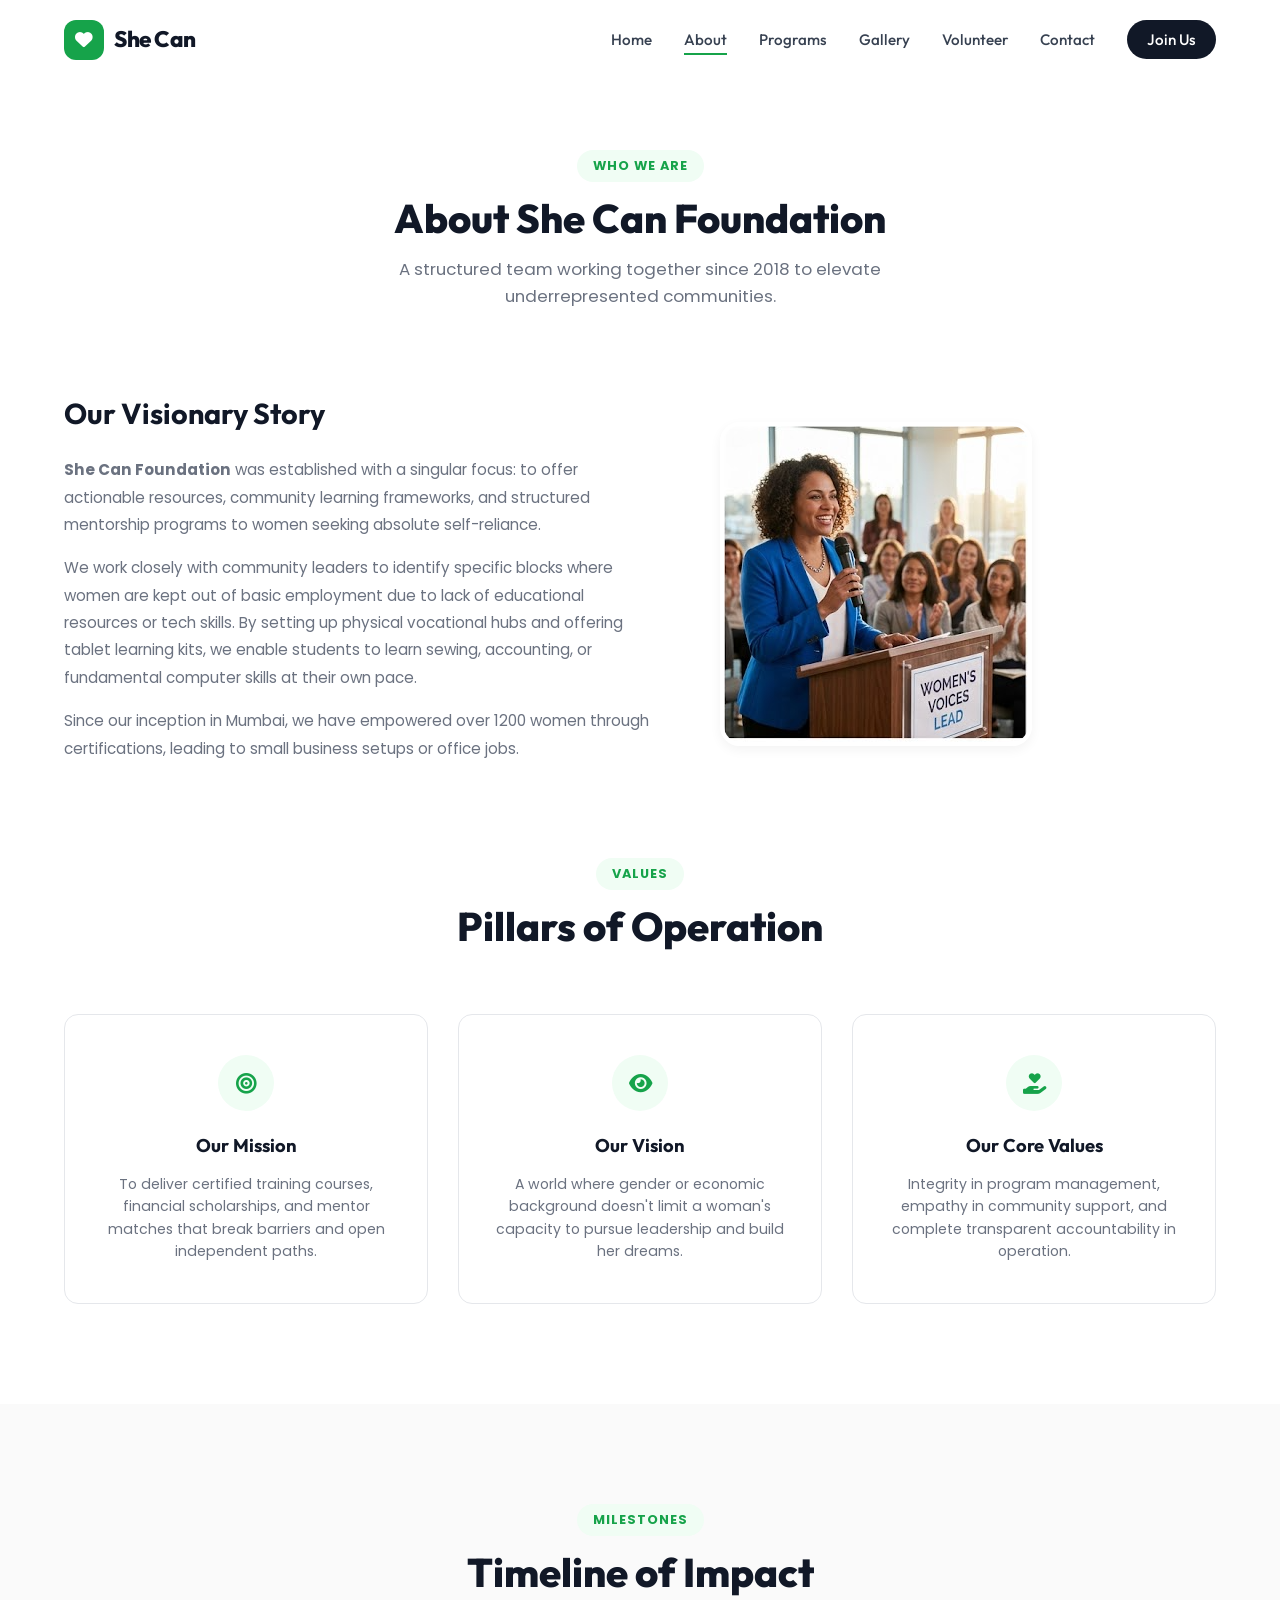
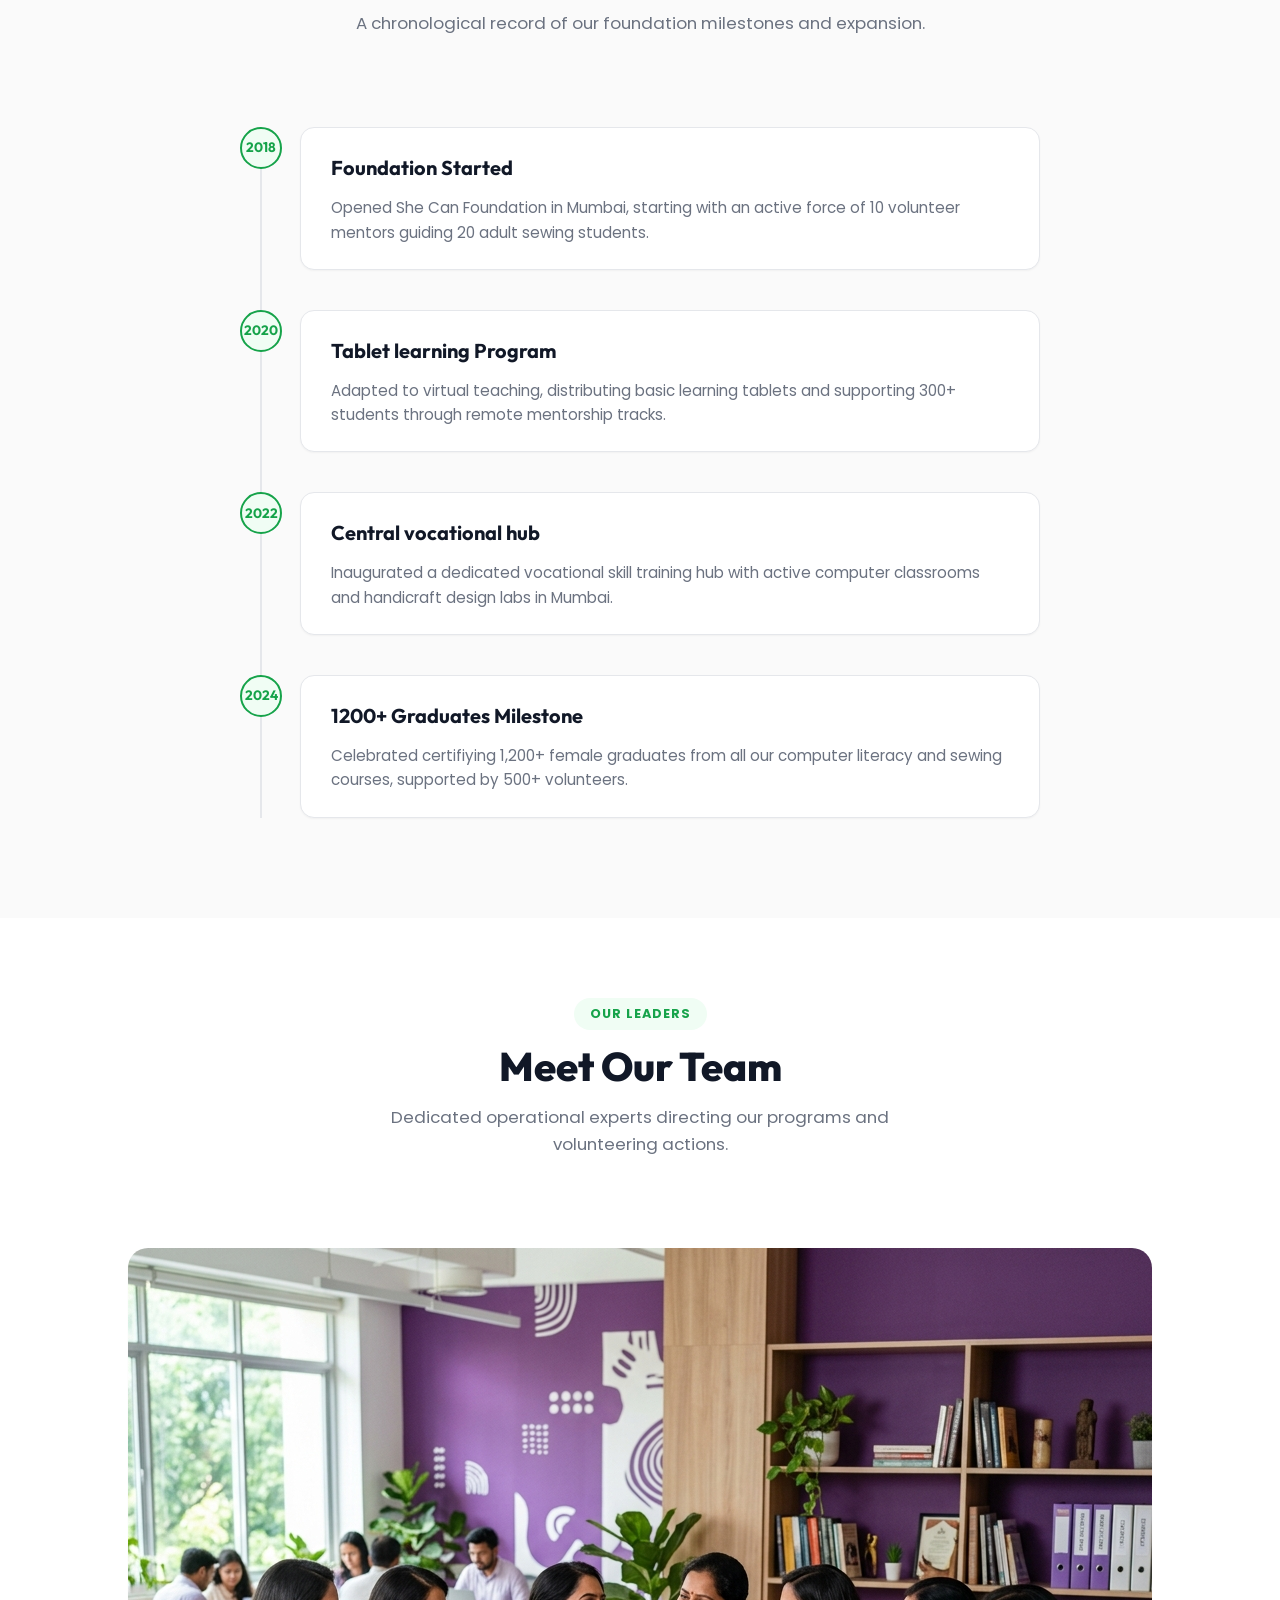
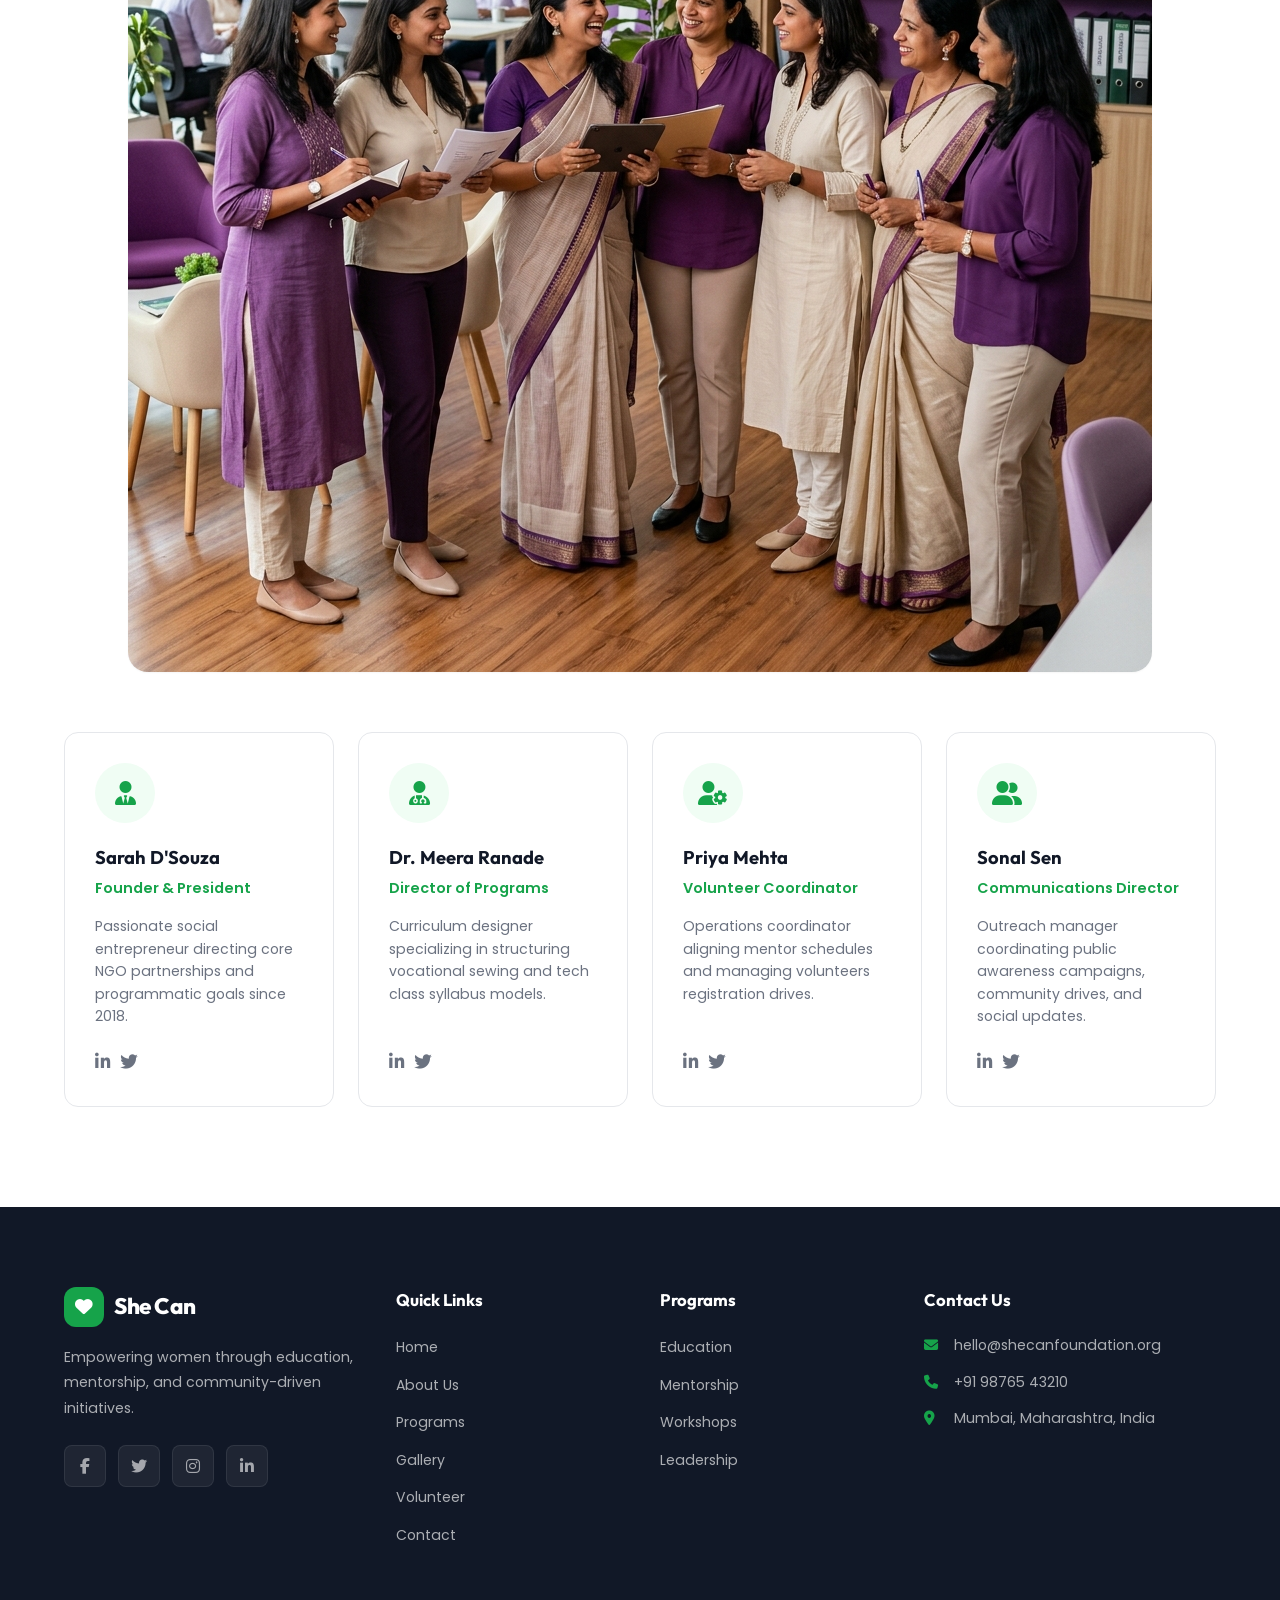
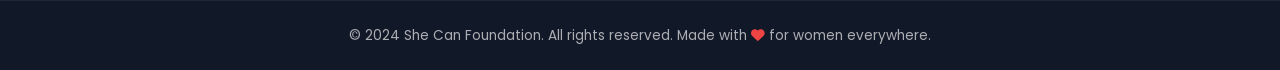
==== commit 451f83a9: "Improve website styling and frontend design" ====
--- a/about.html
+++ b/about.html
@@ -47,12 +47,11 @@
 
     <!-- PAGE HERO -->
     <section class="about-page-hero">
-        <div class="about-hero-shape about-shape-1 float-slow"></div>
-        <div class="about-hero-shape about-shape-2 float-reverse"></div>
+
         
         <div class="container" style="position: relative; z-index: 2;">
             <span class="section-tag" data-aos="fade-up">Who We Are</span>
-            <h1 class="section-title" data-aos="fade-up" data-aos-delay="100">About She Can <span class="gradient-text">Foundation</span></h1>
+            <h1 class="section-title" data-aos="fade-up" data-aos-delay="100">About She Can Foundation</h1>
             <p class="section-subtitle" style="margin: 0 auto;" data-aos="fade-up" data-aos-delay="200">A structured team working together since 2018 to elevate underrepresented communities.</p>
         </div>
     </section>
--- a/css/style.css
+++ b/css/style.css
@@ -4,47 +4,43 @@
 
 /* --- DESIGN SYSTEM TOKENS & VARIABLES --- */
 :root {
-    /* Color Palette - Light Mode */
-    --primary: #7C3AED;
-    --primary-hover: #6D28D9;
-    --primary-soft: #EDE9FE;
-    --secondary: #EC4899;
-    --secondary-hover: #DB2777;
-    --secondary-soft: #FCE7F3;
+    /* Color Palette - Modern Flat Light Mode */
+    --primary: #16A34A;
+    --primary-hover: #15803D;
+    --primary-soft: #F0FDF4;
+    --secondary: #111827;
+    --secondary-hover: #1F2937;
+    --secondary-soft: #F3F4F6;
     --warning: #F59E0B;
     --warning-soft: #FEF3C7;
-    --cream: #FFF7ED;
-    
-    --bg: #FFF7ED;
-    --bg-surface: #FFFFFF;
+
+    --bg: #FFFFFF;
+    --bg-surface: #FAFAFA;
     --text: #374151;
     --text-light: #6B7280;
     --dark: #111827;
     --border: #E5E7EB;
     --white: #FFFFFF;
-    
-    /* Shadows */
-    --shadow-sm: 0 1px 3px rgba(0,0,0,0.05);
-    --shadow: 0 4px 20px rgba(124,58,237,0.08);
-    --shadow-lg: 0 10px 30px rgba(0,0,0,0.04);
-    --shadow-glow: 0 0 25px rgba(124,58,237,0.15);
-    --shadow-secondary-glow: 0 0 25px rgba(236,72,153,0.15);
-    
+
+    /* Shadows - Minimal */
+    --shadow-sm: 0 1px 2px rgba(0, 0, 0, 0.04);
+    --shadow: 0 1px 3px rgba(0, 0, 0, 0.06);
+    --shadow-lg: 0 4px 12px rgba(0, 0, 0, 0.05);
+
     /* Geometry */
     --radius-sm: 8px;
-    --radius: 16px;
-    --radius-lg: 24px;
+    --radius: 14px;
+    --radius-lg: 20px;
     --radius-full: 9999px;
-    
+
     /* Typography */
     --font-heading: 'Outfit', sans-serif;
     --font-body: 'Poppins', sans-serif;
-    
+
     /* Transition */
-    --transition: all 0.3s cubic-bezier(0.4, 0, 0.2, 1);
-}
-
-}
+    --transition: all 0.25s ease;
+}
+
 
 /* --- GENERAL RESET & DECORATORS --- */
 * {
@@ -89,16 +85,19 @@
 }
 
 /* --- TYPOGRAPHY UTILITIES --- */
-h1, h2, h3, h4, h5, h6 {
+h1,
+h2,
+h3,
+h4,
+h5,
+h6 {
     font-family: var(--font-heading);
     color: var(--dark);
     font-weight: 700;
 }
 
 .gradient-text {
-    background: linear-gradient(135deg, var(--primary), var(--secondary));
-    -webkit-background-clip: text;
-    -webkit-text-fill-color: transparent;
+    color: var(--primary);
 }
 
 .section-tag {
@@ -138,8 +137,8 @@
 
 /* --- PAGE HERO FOR STANDARD PAGES --- */
 .page-hero {
-    padding: 160px 0 80px;
-    background: linear-gradient(135deg, rgba(124, 58, 237, 0.04), rgba(236, 72, 153, 0.04));
+    padding: 140px 0 40px;
+    background: var(--bg);
     text-align: center;
 }
 
@@ -161,25 +160,19 @@
 .btn-primary {
     background: var(--primary);
     color: white;
-    box-shadow: 0 4px 14px rgba(124,58,237,0.3);
 }
 
 .btn-primary:hover {
     background: var(--primary-hover);
-    transform: translateY(-2px);
-    box-shadow: 0 6px 20px rgba(124,58,237,0.4);
 }
 
 .btn-secondary {
     background: var(--secondary);
     color: white;
-    box-shadow: 0 4px 14px rgba(236,72,153,0.3);
 }
 
 .btn-secondary:hover {
     background: var(--secondary-hover);
-    transform: translateY(-2px);
-    box-shadow: 0 6px 20px rgba(236,72,153,0.4);
 }
 
 .btn-white {
@@ -191,16 +184,12 @@
 .btn-white:hover {
     background: var(--primary-soft);
     color: var(--primary-hover);
-    transform: translateY(-2px);
-}
-
-/* --- GLASSMORPHISM COMPONENT --- */
+}
+
+/* --- FLAT CARD COMPONENT --- */
 .glass-card {
-    background: rgba(255, 255, 255, 0.45);
-    backdrop-filter: blur(16px);
-    -webkit-backdrop-filter: blur(16px);
-    border: 1px solid rgba(255, 255, 255, 0.5);
-    box-shadow: var(--shadow);
+    background: var(--white);
+    border: 1px solid var(--border);
     border-radius: var(--radius);
 }
 
@@ -217,11 +206,8 @@
 
 .navbar.scrolled {
     padding: 12px 0;
-    background: rgba(255, 255, 255, 0.7);
-    backdrop-filter: blur(20px);
-    -webkit-backdrop-filter: blur(20px);
-    border-bottom: 1px solid rgba(255, 255, 255, 0.3);
-    box-shadow: var(--shadow-sm);
+    background: rgba(255, 255, 255, 0.97);
+    border-bottom: 1px solid var(--border);
 }
 
 .nav-container {
@@ -243,13 +229,12 @@
     width: 40px;
     height: 40px;
     border-radius: 12px;
-    background: linear-gradient(135deg, var(--primary), var(--secondary));
+    background: var(--primary);
     display: flex;
     align-items: center;
     justify-content: center;
     color: white;
     font-size: 1.1rem;
-    box-shadow: 0 4px 10px rgba(124,58,237,0.3);
 }
 
 .logo-text {
@@ -287,7 +272,7 @@
     left: 0;
     width: 0;
     height: 2px;
-    background: linear-gradient(90deg, var(--primary), var(--secondary));
+    background: var(--primary);
     transition: var(--transition);
 }
 
@@ -297,11 +282,10 @@
 }
 
 .btn-nav-cta {
-    background: var(--primary);
+    background: var(--secondary);
     color: white !important;
     padding: 10px 20px !important;
-    border-radius: var(--radius-sm);
-    box-shadow: 0 4px 10px rgba(124,58,237,0.2);
+    border-radius: var(--radius-full);
 }
 
 .btn-nav-cta::after {
@@ -309,9 +293,7 @@
 }
 
 .btn-nav-cta:hover {
-    background: var(--primary-hover);
-    transform: translateY(-1px);
-    box-shadow: 0 6px 14px rgba(124,58,237,0.3);
+    background: var(--secondary-hover);
 }
 
 .hamburger {
@@ -335,7 +317,7 @@
 /* --- FOOTER --- */
 .footer {
     background: var(--dark);
-    color: rgba(255,255,255,0.65);
+    color: rgba(255, 255, 255, 0.65);
     position: relative;
     z-index: 5;
 }
@@ -376,22 +358,20 @@
     width: 42px;
     height: 42px;
     border-radius: var(--radius-sm);
-    background: rgba(255,255,255,0.06);
-    border: 1px solid rgba(255,255,255,0.08);
-    display: flex;
-    align-items: center;
-    justify-content: center;
-    color: rgba(255,255,255,0.6);
+    background: rgba(255, 255, 255, 0.06);
+    border: 1px solid rgba(255, 255, 255, 0.08);
+    display: flex;
+    align-items: center;
+    justify-content: center;
+    color: rgba(255, 255, 255, 0.6);
     transition: var(--transition);
     font-size: 1rem;
 }
 
 .social-link:hover {
-    background: linear-gradient(135deg, var(--primary), var(--secondary));
+    background: var(--primary);
     color: white;
     border-color: transparent;
-    transform: translateY(-4px);
-    box-shadow: 0 4px 15px rgba(124,58,237,0.3);
 }
 
 .footer-links-group h4,
@@ -441,13 +421,13 @@
 
 .footer-bottom {
     padding: 24px 0;
-    border-top: 1px solid rgba(255,255,255,0.06);
+    border-top: 1px solid rgba(255, 255, 255, 0.06);
     text-align: center;
     font-size: 0.85rem;
 }
 
 .footer-bottom .fa-heart {
-    color: var(--secondary);
+    color: #EF4444;
 }
 
 /* --- BACK TO TOP --- */
@@ -466,7 +446,7 @@
     align-items: center;
     justify-content: center;
     font-size: 1.1rem;
-    box-shadow: 0 4px 16px rgba(124,58,237,0.3);
+    box-shadow: var(--shadow-lg);
     opacity: 0;
     visibility: hidden;
     transform: translateY(15px);
@@ -482,7 +462,6 @@
 
 .back-to-top:hover {
     background: var(--primary-hover);
-    transform: translateY(-3px);
 }
 
 /* --- FORM COMPONENTS & OVERLAYS --- */
@@ -500,7 +479,9 @@
     color: var(--dark);
 }
 
-.form-input, .form-textarea, .form-select {
+.form-input,
+.form-textarea,
+.form-select {
     width: 100%;
     padding: 14px 16px;
     border-radius: var(--radius-sm);
@@ -512,10 +493,16 @@
     transition: var(--transition);
 }
 
-.form-input:focus, .form-textarea:focus, .form-select:focus {
+.form-input:focus,
+.form-textarea:focus,
+.form-select:focus {
     outline: none;
     border-color: var(--primary);
-    box-shadow: 0 0 0 4px rgba(124,58,237,0.1);
+    box-shadow: 0 0 0 4px rgba(22, 163, 74, 0.1);
+}
+
+.btn-submit {
+    margin-top: 16px;
 }
 
 .error-message {
@@ -575,11 +562,13 @@
 .contact-info-section {
     padding: 80px 0 20px;
 }
+
 .contact-cards-grid {
     display: grid;
     grid-template-columns: repeat(3, 1fr);
     gap: 30px;
 }
+
 .contact-info-card {
     background: var(--white);
     border: 1px solid var(--border);
@@ -589,10 +578,12 @@
     box-shadow: var(--shadow-sm);
     transition: var(--transition);
 }
+
 .contact-info-card:hover {
-    transform: translateY(-5px);
+    transform: translateY(-2px);
     box-shadow: var(--shadow);
 }
+
 .contact-info-icon {
     width: 60px;
     height: 60px;
@@ -605,18 +596,22 @@
     font-size: 1.5rem;
     margin: 0 auto 20px;
 }
+
 .contact-info-card h4 {
     font-size: 1.2rem;
     margin-bottom: 10px;
 }
+
 .contact-info-card p {
     font-size: 0.9rem;
     color: var(--text-light);
     margin-bottom: 15px;
 }
+
 .contact-form-section {
     padding: 60px 0 100px;
 }
+
 .contact-grid {
     display: block;
     max-width: 700px;
@@ -627,13 +622,16 @@
     overflow: hidden;
     box-shadow: var(--shadow);
 }
+
 .contact-form-wrapper {
     padding: 50px;
 }
+
 .contact-form-wrapper h3 {
     font-size: 1.8rem;
     margin-bottom: 10px;
 }
+
 .form-intro {
     font-size: 0.95rem;
     color: var(--text-light);
@@ -645,23 +643,29 @@
     padding: 80px 0 100px;
     background: var(--white);
 }
+
 .team-banner img {
     margin: 0 auto;
     border-radius: var(--radius-lg);
     box-shadow: var(--shadow-sm);
 }
+
 .team-card {
     background: var(--bg);
     border: 1px solid var(--border);
     padding: 30px;
     border-radius: var(--radius);
     transition: var(--transition);
-}
+    display: flex;
+    flex-direction: column;
+}
+
 .team-card:hover {
-    transform: translateY(-5px);
+    transform: translateY(-2px);
     box-shadow: var(--shadow);
-    border-color: rgba(124, 58, 237, 0.2);
-}
+    border-color: rgba(22, 163, 74, 0.2);
+}
+
 .team-avatar {
     width: 60px;
     height: 60px;
@@ -674,31 +678,38 @@
     font-size: 1.5rem;
     margin-bottom: 20px;
 }
+
 .team-card h4 {
     font-size: 1.15rem;
     margin-bottom: 5px;
 }
+
 .team-card .role {
     font-size: 0.9rem;
     color: var(--primary);
     font-weight: 600;
     margin-bottom: 15px;
 }
+
 .team-card .bio {
     font-size: 0.88rem;
     color: var(--text-light);
     line-height: 1.6;
     margin-bottom: 20px;
 }
+
 .team-socials {
     display: flex;
     gap: 10px;
-}
+    margin-top: auto;
+}
+
 .team-socials a {
     color: var(--text-light);
     transition: var(--transition);
     font-size: 1.1rem;
 }
+
 .team-socials a:hover {
     color: var(--primary);
 }
@@ -708,9 +719,11 @@
     .contact-cards-grid {
         grid-template-columns: 1fr;
     }
+
     .contact-grid {
         grid-template-columns: 1fr;
     }
+
     .contact-form-wrapper {
         padding: 40px 30px;
     }
@@ -723,1160 +736,1329 @@
 
 /* Extracted from contact.html */
 /* Specific Styles for FAQ Accordion */
-        .faq-section {
-            padding: 80px 0 100px;
-            background: var(--bg-surface);
-        }
-
-        .faq-container {
-            max-width: 800px;
-            margin: 0 auto;
-            display: flex;
-            flex-direction: column;
-            gap: 16px;
-        }
-
-        .faq-item {
-            background: var(--bg);
-            border: 1px solid var(--border);
-            border-radius: var(--radius-sm);
-            overflow: hidden;
-            transition: var(--transition);
-        }
-
-        .faq-header {
-            padding: 22px 28px;
-            display: flex;
-            justify-content: space-between;
-            align-items: center;
-            cursor: pointer;
-            user-select: none;
-            transition: var(--transition);
-        }
-
-        .faq-header h4 {
-            font-family: var(--font-body);
-            font-size: 1rem;
-            font-weight: 600;
-            color: var(--dark);
-            margin: 0;
-        }
-
-        .faq-icon-toggle {
-            width: 24px;
-            height: 24px;
-            border-radius: 50%;
-            background: var(--primary-soft);
-            color: var(--primary);
-            display: flex;
-            align-items: center;
-            justify-content: center;
-            font-size: 0.8rem;
-            transition: var(--transition);
-        }
-
-        .faq-content {
-            max-height: 0;
-            overflow: hidden;
-            padding: 0 28px;
-            transition: max-height 0.3s cubic-bezier(0, 1, 0, 1), padding 0.3s ease;
-            color: var(--text-light);
-            font-size: 0.88rem;
-            line-height: 1.7;
-        }
-
-        /* Active Accordion State */
-        .faq-item.active {
-            border-color: var(--primary);
-            box-shadow: var(--shadow-sm);
-        }
-
-        .faq-item.active .faq-header {
-            background: var(--primary-soft);
-        }
-
-        .faq-item.active .faq-icon-toggle {
-            transform: rotate(180deg);
-            background: var(--primary);
-            color: white;
-        }
-
-        .faq-item.active .faq-content {
-            max-height: 200px;
-            padding: 22px 28px;
-            border-top: 1px solid var(--border);
-        }
+.faq-section {
+    padding: 80px 0 100px;
+    background: var(--bg-surface);
+}
+
+.faq-container {
+    max-width: 800px;
+    margin: 0 auto;
+    display: flex;
+    flex-direction: column;
+    gap: 16px;
+}
+
+.faq-item {
+    background: var(--bg);
+    border: 1px solid var(--border);
+    border-radius: var(--radius-sm);
+    overflow: hidden;
+    transition: var(--transition);
+}
+
+.faq-header {
+    padding: 22px 28px;
+    display: flex;
+    justify-content: space-between;
+    align-items: center;
+    cursor: pointer;
+    user-select: none;
+    transition: var(--transition);
+}
+
+.faq-header h4 {
+    font-family: var(--font-body);
+    font-size: 1rem;
+    font-weight: 600;
+    color: var(--dark);
+    margin: 0;
+}
+
+.faq-icon-toggle {
+    width: 24px;
+    height: 24px;
+    border-radius: 50%;
+    background: var(--primary-soft);
+    color: var(--primary);
+    display: flex;
+    align-items: center;
+    justify-content: center;
+    font-size: 0.8rem;
+    transition: var(--transition);
+}
+
+.faq-content {
+    max-height: 0;
+    overflow: hidden;
+    padding: 0 28px;
+    transition: max-height 0.3s cubic-bezier(0, 1, 0, 1), padding 0.3s ease;
+    color: var(--text-light);
+    font-size: 0.88rem;
+    line-height: 1.7;
+}
+
+/* Active Accordion State */
+.faq-item.active {
+    border-color: var(--primary);
+    box-shadow: var(--shadow-sm);
+}
+
+.faq-item.active .faq-header {
+    background: var(--primary-soft);
+}
+
+.faq-item.active .faq-icon-toggle {
+    transform: rotate(180deg);
+    background: var(--primary);
+    color: white;
+}
+
+.faq-item.active .faq-content {
+    max-height: 200px;
+    padding: 22px 28px;
+    border-top: 1px solid var(--border);
+}
 
 /* Extracted from index.html */
 /* Specific Styles for Index Page Hero & Testimonials Slider Carousel */
-        .hero {
-            position: relative;
-            padding: 180px 0 100px;
-            background: linear-gradient(135deg, rgba(124, 58, 237, 0.03), rgba(236, 72, 153, 0.03));
-            overflow: hidden;
-        }
-
-        .hero-grid {
-            display: grid;
-            grid-template-columns: 1.2fr 1fr;
-            gap: 40px;
-            align-items: center;
-            position: relative;
-            z-index: 2;
-        }
-
-        .hero-title {
-            font-size: 3.5rem;
-            line-height: 1.15;
-            margin-bottom: 20px;
-        }
-
-        .hero-description {
-            font-size: 1.2rem;
-            color: var(--text-light);
-            margin-bottom: 36px;
-            min-height: 1.8em; /* Prevent layout shift during typing */
-        }
-
-        .hero-buttons {
-            display: flex;
-            gap: 16px;
-            margin-bottom: 48px;
-        }
-
-        .hero-stats {
-            display: flex;
-            gap: 40px;
-            border-top: 1px solid var(--border);
-            padding-top: 24px;
-        }
-
-        .hero-stat h4 {
-            font-size: 1.8rem;
-            color: var(--primary);
-        }
-
-        .hero-stat p {
-            font-size: 0.82rem;
-            color: var(--text-light);
-            text-transform: uppercase;
-            font-weight: 600;
-        }
-
-        .hero-visual {
-            position: relative;
-            display: flex;
-            justify-content: center;
-        }
-
-        .hero-main-img {
-            border-radius: var(--radius-lg);
-            box-shadow: var(--shadow-lg);
-            width: 100%;
-            max-width: 440px;
-            z-index: 2;
-            border: 4px solid var(--white);
-        }
-
-        .hero-float-card {
-            position: absolute;
-            padding: 20px 24px;
-            border-radius: var(--radius);
-            box-shadow: var(--shadow-lg);
-            z-index: 3;
-            max-width: 220px;
-            display: flex;
-            align-items: center;
-            gap: 14px;
-        }
-
-        .hero-float-card.card-1 {
-            top: 20px;
-            left: -20px;
-            background: var(--white);
-        }
-
-        .hero-float-card.card-2 {
-            bottom: 30px;
-            right: -20px;
-            background: var(--white);
-        }
-
-        .float-card-icon {
-            width: 44px;
-            height: 44px;
-            border-radius: 12px;
-            display: flex;
-            align-items: center;
-            justify-content: center;
-            font-size: 1.2rem;
-        }
-
-        .card-1 .float-card-icon {
-            background: var(--primary-soft);
-            color: var(--primary);
-        }
-
-        .card-2 .float-card-icon {
-            background: var(--secondary-soft);
-            color: var(--secondary);
-        }
-
-        .float-card-info h5 {
-            font-size: 0.9rem;
-            margin-bottom: 2px;
-        }
-
-        .float-card-info p {
-            font-size: 0.72rem;
-            color: var(--text-light);
-        }
-
-        /* Geometric Background Shapes */
-        .shape {
-            position: absolute;
-            border-radius: 50%;
-            pointer-events: none;
-            z-index: 1;
-        }
-
-        .shape-circle-1 {
-            width: 320px;
-            height: 320px;
-            background: rgba(124, 58, 237, 0.03);
-            top: -100px;
-            right: -100px;
-        }
-
-        .shape-circle-2 {
-            width: 240px;
-            height: 240px;
-            background: rgba(236, 72, 153, 0.03);
-            bottom: -50px;
-            left: -50px;
-        }
-
-        .shape-dots {
-            width: 150px;
-            height: 150px;
-            opacity: 0.15;
-            background-image: radial-gradient(var(--primary) 2px, transparent 2px);
-            background-size: 18px 18px;
-            top: 25%;
-            left: 5%;
-        }
-
-        /* Intro Section */
-        .intro-section {
-            padding: 100px 0;
-            background: var(--white);
-        }
-
-        .intro-grid {
-            display: grid;
-            grid-template-columns: 1fr 1fr;
-            gap: 60px;
-            align-items: center;
-        }
-
-        .intro-visual {
-            border-radius: var(--radius-lg);
-            overflow: hidden;
-            box-shadow: var(--shadow-lg);
-        }
-
-        /* Programs Preview Section */
-        .featured-programs {
-            padding: 100px 0;
-            background: var(--bg);
-        }
-
-        .preview-grid {
-            display: grid;
-            grid-template-columns: repeat(3, 1fr);
-            gap: 30px;
-        }
-
-        .preview-card {
-            background: var(--white);
-            border: 1px solid var(--border);
-            border-radius: var(--radius);
-            padding: 40px 30px;
-            transition: var(--transition);
-        }
-
-        .preview-card:hover {
-            transform: translateY(-5px);
-            box-shadow: var(--shadow);
-            border-color: rgba(124, 58, 237, 0.2);
-        }
-
-        .preview-card-icon {
-            width: 54px;
-            height: 54px;
-            border-radius: 16px;
-            display: flex;
-            align-items: center;
-            justify-content: center;
-            font-size: 1.3rem;
-            margin-bottom: 24px;
-        }
-
-        .preview-card:nth-child(1) .preview-card-icon {
-            background: var(--primary-soft);
-            color: var(--primary);
-        }
-
-        .preview-card:nth-child(2) .preview-card-icon {
-            background: var(--secondary-soft);
-            color: var(--secondary);
-        }
-
-        .preview-card:nth-child(3) .preview-card-icon {
-            background: #FEF3C7;
-            color: var(--warning);
-        }
-
-        .preview-card h4 {
-            font-size: 1.2rem;
-            margin-bottom: 12px;
-        }
-
-        .preview-card p {
-            font-size: 0.88rem;
-            color: var(--text-light);
-            line-height: 1.6;
-            margin-bottom: 20px;
-        }
-
-        .preview-card-link {
-            font-family: var(--font-heading);
-            font-size: 0.85rem;
-            font-weight: 700;
-            color: var(--primary);
-            display: inline-flex;
-            align-items: center;
-            gap: 6px;
-        }
-
-        .preview-card-link:hover {
-            color: var(--primary-hover);
-        }
-
-        /* Stats Block */
-        .stats-section {
-            padding: 80px 0;
-            background: var(--white);
-        }
-
-        .stats-grid {
-            display: grid;
-            grid-template-columns: repeat(4, 1fr);
-            gap: 30px;
-        }
-
-        .stat-card {
-            text-align: center;
-            padding: 30px 20px;
-        }
-
-        .stat-number {
-            font-family: var(--font-heading);
-            font-size: 3rem;
-            font-weight: 800;
-            color: var(--primary);
-            margin-bottom: 8px;
-        }
-
-        .stat-card p {
-            font-size: 0.9rem;
-            font-weight: 600;
-            color: var(--text-light);
-            text-transform: uppercase;
-            letter-spacing: 0.5px;
-        }
-
-        /* Testimonials sliding carousel styling */
-        .testimonials-section {
-            padding: 100px 0;
-            background: var(--bg);
-        }
-
-        .testimonials-slider {
-            position: relative;
-            max-width: 800px;
-            margin: 0 auto;
-            overflow: hidden;
-            border-radius: var(--radius-lg);
-            background: var(--white);
-            border: 1px solid var(--border);
-            padding: 60px 80px;
-            box-shadow: var(--shadow);
-        }
-
-        .slider-track-container {
-            overflow: hidden;
-            width: 100%;
-        }
-
-        .slider-track {
-            display: flex;
-            transition: transform 0.5s cubic-bezier(0.4, 0, 0.2, 1);
-            width: 100%;
-        }
-
-        .slide-item {
-            flex: 0 0 100%;
-            width: 100%;
-            text-align: center;
-        }
-
-        .slide-quote-icon {
-            font-size: 2.5rem;
-            color: rgba(124, 58, 237, 0.15);
-            margin-bottom: 24px;
-        }
-
-        .slide-quote {
-            font-size: 1.15rem;
-            font-style: italic;
-            line-height: 1.7;
-            color: var(--text);
-            margin-bottom: 24px;
-        }
-
-        .slide-author-name {
-            font-family: var(--font-heading);
-            font-size: 1.05rem;
-            font-weight: 700;
-            color: var(--dark);
-        }
-
-        .slide-author-role {
-            font-size: 0.8rem;
-            color: var(--primary);
-            text-transform: uppercase;
-            font-weight: 600;
-            letter-spacing: 0.5px;
-            margin-top: 4px;
-        }
-
-        .slider-btn {
-            position: absolute;
-            top: 50%;
-            transform: translateY(-50%);
-            width: 44px;
-            height: 44px;
-            border-radius: 50%;
-            background: var(--primary-soft);
-            color: var(--primary);
-            border: none;
-            cursor: pointer;
-            display: flex;
-            align-items: center;
-            justify-content: center;
-            font-size: 0.95rem;
-            transition: var(--transition);
-            z-index: 10;
-        }
-
-        .slider-btn:hover {
-            background: var(--primary);
-            color: white;
-        }
-
-        .slider-btn.btn-prev {
-            left: 20px;
-        }
-
-        .slider-btn.btn-next {
-            right: 20px;
-        }
-
-        .slider-dots {
-            display: flex;
-            justify-content: center;
-            gap: 8px;
-            margin-top: 36px;
-        }
-
-        .slider-dot {
-            width: 10px;
-            height: 10px;
-            border-radius: 50%;
-            background: var(--border);
-            border: none;
-            cursor: pointer;
-            transition: var(--transition);
-        }
-
-        .slider-dot.active {
-            background: var(--primary);
-            transform: scale(1.2);
-        }
-
-        /* Responsive Overrides */
-        @media (max-width: 992px) {
-            .hero-grid {
-                grid-template-columns: 1fr;
-                text-align: center;
-            }
-            .hero-buttons {
-                justify-content: center;
-            }
-            .hero-stats {
-                justify-content: center;
-            }
-            .hero-visual {
-                margin-top: 40px;
-            }
-            .intro-grid {
-                grid-template-columns: 1fr;
-                gap: 40px;
-            }
-            .preview-grid {
-                grid-template-columns: 1fr;
-                max-width: 440px;
-                margin: 0 auto;
-            }
-            .stats-grid {
-                grid-template-columns: repeat(2, 1fr);
-            }
-            .testimonials-slider {
-                padding: 40px 30px;
-            }
-            .slider-btn {
-                display: none; /* Hide navigation arrows on smaller viewports */
-            }
-        }
-        @media (max-width: 480px) {
-            .hero-title {
-                font-size: 2.3rem;
-            }
-            .stats-grid {
-                grid-template-columns: 1fr;
-            }
-            .hero-stats {
-                flex-direction: column;
-                gap: 16px;
-            }
-        }
+.hero {
+    position: relative;
+    padding: 180px 0 100px;
+    background: var(--bg);
+    overflow: hidden;
+}
+
+.hero-grid {
+    display: grid;
+    grid-template-columns: 1.2fr 1fr;
+    gap: 40px;
+    align-items: center;
+    position: relative;
+    z-index: 2;
+}
+
+.hero-title {
+    font-size: 3.5rem;
+    line-height: 1.15;
+    margin-bottom: 20px;
+}
+
+.hero-description {
+    font-size: 1.2rem;
+    color: var(--text-light);
+    margin-bottom: 36px;
+    min-height: 1.8em;
+    /* Prevent layout shift during typing */
+}
+
+.hero-buttons {
+    display: flex;
+    gap: 16px;
+    margin-bottom: 48px;
+}
+
+.hero-stats {
+    display: flex;
+    gap: 40px;
+    border-top: 1px solid var(--border);
+    padding-top: 24px;
+}
+
+.hero-stat h4 {
+    font-size: 1.8rem;
+    color: var(--primary);
+}
+
+.hero-stat p {
+    font-size: 0.82rem;
+    color: var(--text-light);
+    text-transform: uppercase;
+    font-weight: 600;
+}
+
+.hero-visual {
+    position: relative;
+    display: flex;
+    justify-content: center;
+}
+
+.hero-main-img {
+    border-radius: var(--radius-lg);
+    box-shadow: var(--shadow-lg);
+    width: 100%;
+    max-width: 440px;
+    z-index: 2;
+    border: 4px solid var(--white);
+}
+
+.hero-float-card {
+    position: absolute;
+    padding: 20px 24px;
+    border-radius: var(--radius);
+    box-shadow: var(--shadow-lg);
+    z-index: 3;
+    max-width: 220px;
+    display: flex;
+    align-items: center;
+    gap: 14px;
+}
+
+.hero-float-card.card-1 {
+    top: 20px;
+    left: -20px;
+    background: var(--white);
+}
+
+.hero-float-card.card-2 {
+    bottom: 30px;
+    right: -20px;
+    background: var(--white);
+}
+
+.float-card-icon {
+    width: 44px;
+    height: 44px;
+    border-radius: 12px;
+    display: flex;
+    align-items: center;
+    justify-content: center;
+    font-size: 1.2rem;
+}
+
+.card-1 .float-card-icon {
+    background: var(--primary-soft);
+    color: var(--primary);
+}
+
+.card-2 .float-card-icon {
+    background: var(--secondary-soft);
+    color: var(--secondary);
+}
+
+.float-card-info h5 {
+    font-size: 0.9rem;
+    margin-bottom: 2px;
+}
+
+.float-card-info p {
+    font-size: 0.72rem;
+    color: var(--text-light);
+}
+
+/* Geometric Background Shapes */
+.shape {
+    position: absolute;
+    border-radius: 50%;
+    pointer-events: none;
+    z-index: 1;
+}
+
+.shape-circle-1 {
+    width: 320px;
+    height: 320px;
+    background: rgba(22, 163, 74, 0.03);
+    top: -100px;
+    right: -100px;
+}
+
+.shape-circle-2 {
+    width: 240px;
+    height: 240px;
+    background: rgba(22, 163, 74, 0.03);
+    bottom: -50px;
+    left: -50px;
+}
+
+.shape-dots {
+    width: 150px;
+    height: 150px;
+    opacity: 0.15;
+    background-image: radial-gradient(var(--primary) 2px, transparent 2px);
+    background-size: 18px 18px;
+    top: 25%;
+    left: 5%;
+}
+
+/* Intro Section */
+.intro-section {
+    padding: 100px 0;
+    background: var(--white);
+}
+
+.intro-grid {
+    display: grid;
+    grid-template-columns: 1fr 1fr;
+    gap: 60px;
+    align-items: center;
+}
+
+.intro-visual {
+    border-radius: var(--radius-lg);
+    overflow: hidden;
+    box-shadow: var(--shadow-lg);
+}
+
+/* Programs Preview Section */
+.featured-programs {
+    padding: 100px 0 40px;
+    background: var(--bg);
+}
+
+.preview-grid {
+    display: grid;
+    grid-template-columns: repeat(3, 1fr);
+    gap: 30px;
+}
+
+.preview-card {
+    background: var(--white);
+    border: 1px solid var(--border);
+    border-radius: var(--radius);
+    padding: 40px 30px;
+    transition: var(--transition);
+}
+
+.preview-card:hover {
+    transform: translateY(-2px);
+    box-shadow: var(--shadow);
+    border-color: rgba(22, 163, 74, 0.2);
+}
+
+.preview-card-icon {
+    width: 54px;
+    height: 54px;
+    border-radius: 16px;
+    display: flex;
+    align-items: center;
+    justify-content: center;
+    font-size: 1.3rem;
+    margin-bottom: 24px;
+}
+
+.preview-card:nth-child(1) .preview-card-icon {
+    background: var(--primary-soft);
+    color: var(--primary);
+}
+
+.preview-card:nth-child(2) .preview-card-icon {
+    background: var(--secondary-soft);
+    color: var(--secondary);
+}
+
+.preview-card:nth-child(3) .preview-card-icon {
+    background: #FEF3C7;
+    color: var(--warning);
+}
+
+.preview-card h4 {
+    font-size: 1.2rem;
+    margin-bottom: 12px;
+}
+
+.preview-card p {
+    font-size: 0.88rem;
+    color: var(--text-light);
+    line-height: 1.6;
+    margin-bottom: 20px;
+}
+
+.preview-card-link {
+    font-family: var(--font-heading);
+    font-size: 0.85rem;
+    font-weight: 700;
+    color: var(--primary);
+    display: inline-flex;
+    align-items: center;
+    gap: 6px;
+}
+
+.preview-card-link:hover {
+    color: var(--primary-hover);
+}
+
+/* Stats Block */
+.stats-section {
+    padding: 40px 0;
+    background: var(--white);
+}
+
+.stats-grid {
+    display: grid;
+    grid-template-columns: repeat(4, 1fr);
+    gap: 30px;
+}
+
+.stat-card {
+    text-align: center;
+    padding: 30px 20px;
+}
+
+.stat-number {
+    font-family: var(--font-heading);
+    font-size: 3rem;
+    font-weight: 800;
+    color: var(--primary);
+    margin-bottom: 8px;
+}
+
+.stat-card p {
+    font-size: 0.9rem;
+    font-weight: 600;
+    color: var(--text-light);
+    text-transform: uppercase;
+    letter-spacing: 0.5px;
+}
+
+/* Testimonials sliding carousel styling */
+.testimonials-section {
+    padding: 40px 0 100px;
+    background: var(--bg);
+}
+
+.testimonials-slider {
+    position: relative;
+    max-width: 800px;
+    margin: 0 auto;
+    overflow: hidden;
+    border-radius: var(--radius-lg);
+    background: var(--white);
+    border: 1px solid var(--border);
+    padding: 60px 80px;
+    box-shadow: var(--shadow);
+}
+
+.slider-track-container {
+    overflow: hidden;
+    width: 100%;
+}
+
+.slider-track {
+    display: flex;
+    transition: transform 0.5s cubic-bezier(0.4, 0, 0.2, 1);
+    width: 100%;
+}
+
+.slide-item {
+    flex: 0 0 100%;
+    width: 100%;
+    text-align: center;
+}
+
+.slide-quote-icon {
+    font-size: 2.5rem;
+    color: rgba(22, 163, 74, 0.15);
+    margin-bottom: 24px;
+}
+
+.slide-quote {
+    font-size: 1.15rem;
+    font-style: italic;
+    line-height: 1.7;
+    color: var(--text);
+    margin-bottom: 24px;
+}
+
+.slide-author-name {
+    font-family: var(--font-heading);
+    font-size: 1.05rem;
+    font-weight: 700;
+    color: var(--dark);
+}
+
+.slide-author-role {
+    font-size: 0.8rem;
+    color: var(--primary);
+    text-transform: uppercase;
+    font-weight: 600;
+    letter-spacing: 0.5px;
+    margin-top: 4px;
+}
+
+.slider-btn {
+    position: absolute;
+    top: 50%;
+    transform: translateY(-50%);
+    width: 44px;
+    height: 44px;
+    border-radius: 50%;
+    background: var(--primary-soft);
+    color: var(--primary);
+    border: none;
+    cursor: pointer;
+    display: flex;
+    align-items: center;
+    justify-content: center;
+    font-size: 0.95rem;
+    transition: var(--transition);
+    z-index: 10;
+}
+
+.slider-btn:hover {
+    background: var(--primary);
+    color: white;
+}
+
+.slider-btn.btn-prev {
+    left: 20px;
+}
+
+.slider-btn.btn-next {
+    right: 20px;
+}
+
+.slider-dots {
+    display: flex;
+    justify-content: center;
+    gap: 8px;
+    margin-top: 36px;
+}
+
+.slider-dot {
+    width: 10px;
+    height: 10px;
+    border-radius: 50%;
+    background: var(--border);
+    border: none;
+    cursor: pointer;
+    transition: var(--transition);
+}
+
+.slider-dot.active {
+    background: var(--primary);
+    transform: scale(1.2);
+}
+
+/* Responsive Overrides */
+@media (max-width: 992px) {
+    .hero-grid {
+        grid-template-columns: 1fr;
+        text-align: center;
+    }
+
+    .hero-buttons {
+        justify-content: center;
+    }
+
+    .hero-stats {
+        justify-content: center;
+    }
+
+    .hero-visual {
+        margin-top: 40px;
+    }
+
+    .intro-grid {
+        grid-template-columns: 1fr;
+        gap: 40px;
+    }
+
+    .preview-grid {
+        grid-template-columns: 1fr;
+        max-width: 440px;
+        margin: 0 auto;
+    }
+
+    .stats-grid {
+        grid-template-columns: repeat(2, 1fr);
+    }
+
+    .testimonials-slider {
+        padding: 40px 30px;
+    }
+
+    .slider-btn {
+        display: none;
+        /* Hide navigation arrows on smaller viewports */
+    }
+}
+
+@media (max-width: 480px) {
+    .hero-title {
+        font-size: 2.3rem;
+    }
+
+    .stats-grid {
+        grid-template-columns: 1fr;
+    }
+
+    .hero-stats {
+        flex-direction: column;
+        gap: 16px;
+    }
+}
 
 /* Extracted from gallery.html */
 /* Specific Styles for Gallery Masonry & Lightbox Modal */
-        .gallery-section {
-            padding: 80px 0 100px;
-        }
-
-        /* Pure CSS Masonry Column Layout */
-        .gallery-grid {
-            column-count: 3;
-            column-gap: 30px;
-            width: 100%;
-        }
-
-        .gallery-card {
-            display: inline-block;
-            width: 100%;
-            margin-bottom: 30px;
-            break-inside: avoid;
-            background: var(--white);
-            border: 1px solid var(--border);
-            border-radius: var(--radius);
-            overflow: hidden;
-            box-shadow: var(--shadow-sm);
-            transition: var(--transition);
-            cursor: pointer;
-        }
-
-        .gallery-card:hover {
-            transform: translateY(-5px);
-            box-shadow: var(--shadow);
-            border-color: rgba(124, 58, 237, 0.2);
-        }
-
-        .gallery-image {
-            position: relative;
-            overflow: hidden;
-            /* Create slightly different visual ratios to emphasize masonry look */
-            min-height: 200px;
-            max-height: 380px;
-            background: var(--primary-soft);
-            display: flex;
-            align-items: center;
-            justify-content: center;
-        }
-
-        .gallery-card:nth-child(even) .gallery-image {
-            min-height: 250px;
-        }
-
-        .gallery-image img {
-            width: 100%;
-            height: 100%;
-            object-fit: cover;
-            transition: var(--transition);
-        }
-
-        .gallery-card:hover .gallery-image img {
-            transform: scale(1.05);
-        }
-
-        .gallery-overlay {
-            position: absolute;
-            inset: 0;
-            background: rgba(124, 58, 237, 0.4);
-            display: flex;
-            align-items: center;
-            justify-content: center;
-            opacity: 0;
-            transition: var(--transition);
-            z-index: 2;
-        }
-
-        .gallery-card:hover .gallery-overlay {
-            opacity: 1;
-        }
-
-        .gallery-zoom-icon {
-            width: 50px;
-            height: 50px;
-            border-radius: 50%;
-            background: var(--white);
-            color: var(--primary);
-            display: flex;
-            align-items: center;
-            justify-content: center;
-            font-size: 1.2rem;
-            transform: scale(0.8);
-            transition: var(--transition);
-            box-shadow: var(--shadow-lg);
-        }
-
-        .gallery-card:hover .gallery-zoom-icon {
-            transform: scale(1);
-        }
-
-        .gallery-info {
-            padding: 24px;
-            border-top: 1px solid var(--border);
-        }
-
-        .gallery-info h3 {
-            font-size: 1.15rem;
-            margin-bottom: 6px;
-        }
-
-        .gallery-info p {
-            font-size: 0.82rem;
-            color: var(--text-light);
-            line-height: 1.6;
-        }
-
-        /* LIGHTBOX MODAL OVERLAY */
-        .lightbox-modal {
-            display: none;
-            position: fixed;
-            inset: 0;
-            background: rgba(17, 24, 39, 0.95);
-            backdrop-filter: blur(12px);
-            -webkit-backdrop-filter: blur(12px);
-            z-index: 9999;
-            align-items: center;
-            justify-content: center;
-            opacity: 0;
-            transition: opacity 0.3s ease;
-        }
-
-        .lightbox-modal.show {
-            display: flex;
-            opacity: 1;
-        }
-
-        .lightbox-content {
-            position: relative;
-            max-width: 90%;
-            max-height: 85vh;
-            border-radius: var(--radius);
-            overflow: hidden;
-            box-shadow: 0 10px 40px rgba(0,0,0,0.5);
-            transform: scale(0.95);
-            transition: transform 0.3s ease;
-        }
-
-        .lightbox-modal.show .lightbox-content {
-            transform: scale(1);
-        }
-
-        .lightbox-img {
-            max-width: 100%;
-            max-height: 85vh;
-            display: block;
-            object-fit: contain;
-            border: 4px solid rgba(255,255,255,0.05);
-        }
-
-        .lightbox-close {
-            position: absolute;
-            top: 24px;
-            right: 24px;
-            width: 44px;
-            height: 44px;
-            border-radius: 50%;
-            background: rgba(255,255,255,0.1);
-            color: white;
-            border: none;
-            cursor: pointer;
-            display: flex;
-            align-items: center;
-            justify-content: center;
-            font-size: 1.2rem;
-            transition: var(--transition);
-        }
-
-        .lightbox-close:hover {
-            background: var(--primary);
-            transform: rotate(90deg);
-        }
-
-        .lightbox-caption {
-            position: absolute;
-            bottom: 0;
-            left: 0;
-            width: 100%;
-            padding: 20px;
-            background: linear-gradient(to top, rgba(0,0,0,0.8), transparent);
-            color: white;
-            font-family: var(--font-heading);
-            font-size: 1rem;
-            text-align: center;
-        }
-
-        /* Filter animations transition out */
-        .gallery-card.hide {
-            display: none !important;
-        }
-
-        /* Responsive Columns */
-        @media (max-width: 992px) {
-            .gallery-grid {
-                column-count: 2;
-            }
-        }
-
-        @media (max-width: 768px) {
-            .gallery-grid {
-                column-count: 1;
-            }
-        }
+.gallery-section {
+    padding: 40px 0 100px;
+}
+
+/* Gallery Filter Buttons */
+.gallery-filters {
+    display: flex;
+    gap: 10px;
+    justify-content: center;
+    flex-wrap: wrap;
+}
+
+.filter-btn {
+    padding: 8px 20px;
+    border: 1px solid var(--border);
+    background: var(--white);
+    border-radius: var(--radius-full);
+    font-family: var(--font-heading);
+    font-size: 0.85rem;
+    font-weight: 600;
+    color: var(--text);
+    cursor: pointer;
+    transition: var(--transition);
+}
+
+.filter-btn:hover {
+    border-color: var(--primary);
+    color: var(--primary);
+}
+
+.filter-btn.active {
+    background: var(--primary);
+    color: white;
+    border-color: var(--primary);
+}
+
+/* Pure CSS Masonry Column Layout */
+.gallery-grid {
+    column-count: 3;
+    column-gap: 30px;
+    width: 100%;
+}
+
+.gallery-card {
+    display: inline-block;
+    width: 100%;
+    margin-bottom: 30px;
+    break-inside: avoid;
+    background: var(--white);
+    border: 1px solid var(--border);
+    border-radius: var(--radius);
+    overflow: hidden;
+    box-shadow: var(--shadow-sm);
+    transition: var(--transition);
+    cursor: pointer;
+}
+
+.gallery-card:hover {
+    transform: translateY(-2px);
+    box-shadow: var(--shadow);
+    border-color: rgba(22, 163, 74, 0.2);
+}
+
+.gallery-image {
+    position: relative;
+    overflow: hidden;
+    /* Create slightly different visual ratios to emphasize masonry look */
+    min-height: 200px;
+    max-height: 380px;
+    background: var(--primary-soft);
+    display: flex;
+    align-items: center;
+    justify-content: center;
+}
+
+.gallery-card:nth-child(even) .gallery-image {
+    min-height: 250px;
+}
+
+.gallery-image img {
+    width: 100%;
+    height: 100%;
+    object-fit: cover;
+    transition: var(--transition);
+}
+
+.gallery-card:hover .gallery-image img {
+    transform: scale(1.05);
+}
+
+.gallery-overlay {
+    position: absolute;
+    inset: 0;
+    background: rgba(22, 163, 74, 0.35);
+    display: flex;
+    align-items: center;
+    justify-content: center;
+    opacity: 0;
+    transition: var(--transition);
+    z-index: 2;
+}
+
+.gallery-card:hover .gallery-overlay {
+    opacity: 1;
+}
+
+.gallery-zoom-icon {
+    width: 50px;
+    height: 50px;
+    border-radius: 50%;
+    background: var(--white);
+    color: var(--primary);
+    display: flex;
+    align-items: center;
+    justify-content: center;
+    font-size: 1.2rem;
+    transform: scale(0.8);
+    transition: var(--transition);
+    box-shadow: var(--shadow-lg);
+}
+
+.gallery-card:hover .gallery-zoom-icon {
+    transform: scale(1);
+}
+
+.gallery-info {
+    padding: 24px;
+    border-top: 1px solid var(--border);
+}
+
+.gallery-info h3 {
+    font-size: 1.15rem;
+    margin-bottom: 6px;
+}
+
+.gallery-info p {
+    font-size: 0.82rem;
+    color: var(--text-light);
+    line-height: 1.6;
+}
+
+/* LIGHTBOX MODAL OVERLAY */
+.lightbox-modal {
+    display: none;
+    position: fixed;
+    inset: 0;
+    background: rgba(17, 24, 39, 0.95);
+    backdrop-filter: blur(12px);
+    -webkit-backdrop-filter: blur(12px);
+    z-index: 9999;
+    align-items: center;
+    justify-content: center;
+    opacity: 0;
+    transition: opacity 0.3s ease;
+}
+
+.lightbox-modal.show {
+    display: flex;
+    opacity: 1;
+}
+
+.lightbox-content {
+    position: relative;
+    max-width: 90%;
+    max-height: 85vh;
+    border-radius: var(--radius);
+    overflow: hidden;
+    box-shadow: 0 10px 40px rgba(0, 0, 0, 0.5);
+    transform: scale(0.95);
+    transition: transform 0.3s ease;
+}
+
+.lightbox-modal.show .lightbox-content {
+    transform: scale(1);
+}
+
+.lightbox-img {
+    max-width: 100%;
+    max-height: 85vh;
+    display: block;
+    object-fit: contain;
+    border: 4px solid rgba(255, 255, 255, 0.05);
+}
+
+.lightbox-close {
+    position: absolute;
+    top: 24px;
+    right: 24px;
+    width: 44px;
+    height: 44px;
+    border-radius: 50%;
+    background: rgba(255, 255, 255, 0.1);
+    color: white;
+    border: none;
+    cursor: pointer;
+    display: flex;
+    align-items: center;
+    justify-content: center;
+    font-size: 1.2rem;
+    transition: var(--transition);
+}
+
+.lightbox-close:hover {
+    background: var(--primary);
+    transform: rotate(90deg);
+}
+
+.lightbox-caption {
+    position: absolute;
+    bottom: 0;
+    left: 0;
+    width: 100%;
+    padding: 20px;
+    background: linear-gradient(to top, rgba(0, 0, 0, 0.8), transparent);
+    color: white;
+    font-family: var(--font-heading);
+    font-size: 1rem;
+    text-align: center;
+}
+
+/* Filter animations transition out */
+.gallery-card.hide {
+    display: none !important;
+}
+
+/* Responsive Columns */
+@media (max-width: 992px) {
+    .gallery-grid {
+        column-count: 2;
+    }
+}
+
+@media (max-width: 768px) {
+    .gallery-grid {
+        column-count: 1;
+    }
+}
 
 /* Extracted from programs.html */
 /* Specific Styles for Programs Grid */
-        .programs-grid {
-            display: grid;
-            grid-template-columns: repeat(3, 1fr);
-            gap: 30px;
-            padding: 20px 0;
-        }
-
-        .program-card {
-            background: var(--white);
-            border: 1px solid var(--border);
-            border-radius: var(--radius);
-            padding: 40px 30px;
-            transition: var(--transition);
-            position: relative;
-            overflow: hidden;
-            display: flex;
-            flex-direction: column;
-            justify-content: space-between;
-            min-height: 380px;
-        }
-
-        /* Subtle gradient borders using hover */
-        .program-card::before {
-            content: '';
-            position: absolute;
-            top: 0;
-            left: 0;
-            width: 100%;
-            height: 4px;
-            background: linear-gradient(90deg, var(--primary), var(--secondary));
-            opacity: 0.6;
-            transition: var(--transition);
-        }
-
-        .program-card:hover {
-            transform: scale(1.03);
-            box-shadow: var(--shadow-glow);
-            border-color: rgba(124, 58, 237, 0.3);
-        }
-
-        .program-card:nth-child(even):hover {
-            box-shadow: var(--shadow-secondary-glow);
-            border-color: rgba(236, 72, 153, 0.3);
-        }
-
-        .program-card:hover::before {
-            height: 6px;
-            opacity: 1;
-        }
-
-        .program-icon-wrapper {
-            width: 64px;
-            height: 64px;
-            border-radius: 20px;
-            background: var(--primary-soft);
-            color: var(--primary);
-            display: flex;
-            align-items: center;
-            justify-content: center;
-            font-size: 1.5rem;
-            margin-bottom: 24px;
-            transition: var(--transition);
-        }
-
-        .program-card:nth-child(even) .program-icon-wrapper {
-            background: var(--secondary-soft);
-            color: var(--secondary);
-        }
-
-        .program-card:hover .program-icon-wrapper {
-            transform: rotate(-5deg) scale(1.1);
-        }
-
-        .program-card h3 {
-            font-size: 1.3rem;
-            margin-bottom: 12px;
-        }
-
-        .program-card p {
-            font-size: 0.88rem;
-            color: var(--text-light);
-            line-height: 1.7;
-            margin-bottom: 24px;
-        }
-
-        .program-link {
-            font-family: var(--font-heading);
-            font-size: 0.9rem;
-            font-weight: 700;
-            color: var(--primary);
-            display: inline-flex;
-            align-items: center;
-            gap: 6px;
-            transition: var(--transition);
-            align-self: flex-start;
-        }
-
-        .program-card:nth-child(even) .program-link {
-            color: var(--secondary);
-        }
-
-        .program-link:hover {
-            gap: 10px;
-        }
-
-        .program-page-hero {
-            padding: 140px 0 80px;
-            background: linear-gradient(135deg, rgba(124, 58, 237, 0.04), rgba(236, 72, 153, 0.04));
-            position: relative;
-            text-align: center;
-        }
-
-        /* Responsive */
-        @media (max-width: 992px) {
-            .programs-grid {
-                grid-template-columns: repeat(2, 1fr);
-            }
-        }
-        @media (max-width: 768px) {
-            .programs-grid {
-                grid-template-columns: 1fr;
-                max-width: 440px;
-                margin: 0 auto;
-            }
-        }
+.programs-grid {
+    display: grid;
+    grid-template-columns: repeat(3, 1fr);
+    gap: 30px;
+    padding: 20px 0;
+}
+
+.program-card {
+    background: var(--white);
+    border: 1px solid var(--border);
+    border-radius: var(--radius);
+    padding: 40px 30px;
+    transition: var(--transition);
+    position: relative;
+    overflow: hidden;
+    display: flex;
+    flex-direction: column;
+    justify-content: space-between;
+    min-height: 380px;
+}
+
+/* Solid top-accent on program cards */
+.program-card::before {
+    content: '';
+    position: absolute;
+    top: 0;
+    left: 0;
+    width: 100%;
+    height: 3px;
+    background: var(--primary);
+    opacity: 0.6;
+    transition: var(--transition);
+}
+
+.program-card:hover {
+    transform: translateY(-2px);
+    box-shadow: var(--shadow-lg);
+    border-color: rgba(22, 163, 74, 0.3);
+}
+
+.program-card:nth-child(even):hover {
+    box-shadow: var(--shadow-lg);
+    border-color: rgba(22, 163, 74, 0.3);
+}
+
+.program-card:hover::before {
+    opacity: 1;
+}
+
+.program-icon-wrapper {
+    width: 64px;
+    height: 64px;
+    border-radius: 20px;
+    background: var(--primary-soft);
+    color: var(--primary);
+    display: flex;
+    align-items: center;
+    justify-content: center;
+    font-size: 1.5rem;
+    margin-bottom: 24px;
+    transition: var(--transition);
+}
+
+.program-card:nth-child(even) .program-icon-wrapper {
+    background: var(--secondary-soft);
+    color: var(--secondary);
+}
+
+.program-card:hover .program-icon-wrapper {
+    transform: scale(1.05);
+}
+
+.program-card h3 {
+    font-size: 1.3rem;
+    margin-bottom: 12px;
+}
+
+.program-card p {
+    font-size: 0.88rem;
+    color: var(--text-light);
+    line-height: 1.7;
+    margin-bottom: 24px;
+}
+
+.program-link {
+    font-family: var(--font-heading);
+    font-size: 0.9rem;
+    font-weight: 700;
+    color: var(--primary);
+    display: inline-flex;
+    align-items: center;
+    gap: 6px;
+    transition: var(--transition);
+    align-self: flex-start;
+}
+
+.program-card:nth-child(even) .program-link {
+    color: var(--secondary);
+}
+
+.program-link:hover {
+    gap: 10px;
+}
+
+/* CTA Banner - Programs Page */
+.cta-banner {
+    padding: 100px 0;
+    background: var(--dark);
+    color: white;
+    text-align: center;
+}
+
+.cta-banner h2 {
+    font-size: 2.2rem;
+    color: white;
+    margin-bottom: 16px;
+}
+
+.cta-banner p {
+    font-size: 1.05rem;
+    opacity: 0.8;
+    max-width: 600px;
+    margin: 0 auto 36px;
+    line-height: 1.7;
+    color: rgba(255, 255, 255, 0.8);
+}
+
+.cta-buttons {
+    display: flex;
+    gap: 16px;
+    justify-content: center;
+    flex-wrap: wrap;
+}
+
+.btn-cta-outline {
+    background: transparent;
+    color: white;
+    border: 1px solid rgba(255, 255, 255, 0.25);
+}
+
+.btn-cta-outline:hover {
+    background: rgba(255, 255, 255, 0.08);
+}
+
+.program-page-hero {
+    padding: 140px 0 80px;
+    background: var(--bg);
+    position: relative;
+    text-align: center;
+}
+
+/* Responsive */
+@media (max-width: 992px) {
+    .programs-grid {
+        grid-template-columns: repeat(2, 1fr);
+    }
+}
+
+@media (max-width: 768px) {
+    .programs-grid {
+        grid-template-columns: 1fr;
+        max-width: 440px;
+        margin: 0 auto;
+    }
+}
 
 /* Extracted from about.html */
 /* Specific Styles for About Page Hero Background Decoration Shapes */
-        .about-page-hero {
-            padding: 150px 0 90px;
-            background: linear-gradient(135deg, rgba(124, 58, 237, 0.04), rgba(236, 72, 153, 0.04));
-            position: relative;
-            text-align: center;
-            overflow: hidden;
-        }
-
-        .about-hero-shape {
-            position: absolute;
-            border-radius: 50%;
-            pointer-events: none;
-            z-index: 1;
-        }
-
-        .about-shape-1 {
-            width: 250px;
-            height: 250px;
-            background: rgba(124, 58, 237, 0.03);
-            top: -50px;
-            right: 10%;
-        }
-
-        .about-shape-2 {
-            width: 180px;
-            height: 180px;
-            background: rgba(236, 72, 153, 0.03);
-            bottom: -20px;
-            left: 10%;
-        }
-
-        .about-section {
-            padding: 100px 0;
-            background: var(--white);
-        }
-
-        .about-content {
-            display: grid;
-            grid-template-columns: 1.2fr 1fr;
-            gap: 60px;
-            align-items: center;
-            margin-bottom: 80px;
-        }
-
-        .about-text h3 {
-            font-size: 1.8rem;
-            margin-bottom: 20px;
-        }
-
-        .about-text p {
-            color: var(--text-light);
-            font-size: 0.95rem;
-            line-height: 1.8;
-            margin-bottom: 16px;
-        }
-
-        .about-image img {
-            border-radius: var(--radius-lg);
-            box-shadow: var(--shadow-lg);
-            border: 4px solid var(--white);
-        }
-
-        /* Value Section */
-        .values-grid {
-            display: grid;
-            grid-template-columns: repeat(3, 1fr);
-            gap: 30px;
-        }
-
-        .value-card {
-            background: var(--bg);
-            border: 1px solid var(--border);
-            padding: 40px 30px;
-            border-radius: var(--radius);
-            text-align: center;
-            transition: var(--transition);
-        }
-
-        .value-card:hover {
-            transform: translateY(-5px);
-            box-shadow: var(--shadow);
-            border-color: rgba(124, 58, 237, 0.2);
-        }
-
-        .value-icon {
-            width: 56px;
-            height: 56px;
-            border-radius: 50%;
-            background: var(--primary-soft);
-            color: var(--primary);
-            display: flex;
-            align-items: center;
-            justify-content: center;
-            font-size: 1.3rem;
-            margin: 0 auto 20px;
-        }
-
-        .value-card h4 {
-            font-size: 1.15rem;
-            margin-bottom: 12px;
-        }
-
-        .value-card p {
-            font-size: 0.88rem;
-            color: var(--text-light);
-            line-height: 1.6;
-        }
-
-        /* Meet Our Team grid with 4 cards layout */
-        .team-grid-4 {
-            display: grid;
-            grid-template-columns: repeat(4, 1fr);
-            gap: 24px;
-        }
-
-        @media (max-width: 992px) {
-            .about-content {
-                grid-template-columns: 1fr;
-                gap: 40px;
-            }
-            .team-grid-4 {
-                grid-template-columns: repeat(2, 1fr);
-            }
-            .values-grid {
-                grid-template-columns: 1fr;
-            }
-        }
-
-        @media (max-width: 480px) {
-            .team-grid-4 {
-                grid-template-columns: 1fr;
-                max-width: 320px;
-                margin: 0 auto;
-            }
-        }
+.about-page-hero {
+    padding: 150px 0 40px;
+    background: var(--bg);
+    position: relative;
+    text-align: center;
+    overflow: hidden;
+}
+
+.about-hero-shape {
+    position: absolute;
+    border-radius: 50%;
+    pointer-events: none;
+    z-index: 1;
+}
+
+.about-shape-1 {
+    width: 250px;
+    height: 250px;
+    background: rgba(22, 163, 74, 0.03);
+    top: -50px;
+    right: 10%;
+}
+
+.about-shape-2 {
+    width: 180px;
+    height: 180px;
+    background: rgba(22, 163, 74, 0.03);
+    bottom: -20px;
+    left: 10%;
+}
+
+.about-section {
+    padding: 40px 0 100px;
+    background: var(--white);
+}
+
+.about-content {
+    display: grid;
+    grid-template-columns: 1.2fr 1fr;
+    gap: 60px;
+    align-items: center;
+    margin-bottom: 80px;
+}
+
+.about-text h3 {
+    font-size: 1.8rem;
+    margin-bottom: 20px;
+}
+
+.about-text p {
+    color: var(--text-light);
+    font-size: 0.95rem;
+    line-height: 1.8;
+    margin-bottom: 16px;
+}
+
+.about-image img {
+    border-radius: var(--radius-lg);
+    box-shadow: var(--shadow-lg);
+    border: 4px solid var(--white);
+}
+
+/* Value Section */
+.values-grid {
+    display: grid;
+    grid-template-columns: repeat(3, 1fr);
+    gap: 30px;
+}
+
+.value-card {
+    background: var(--bg);
+    border: 1px solid var(--border);
+    padding: 40px 30px;
+    border-radius: var(--radius);
+    text-align: center;
+    transition: var(--transition);
+}
+
+.value-card:hover {
+    transform: translateY(-2px);
+    box-shadow: var(--shadow);
+    border-color: rgba(22, 163, 74, 0.2);
+}
+
+.value-icon {
+    width: 56px;
+    height: 56px;
+    border-radius: 50%;
+    background: var(--primary-soft);
+    color: var(--primary);
+    display: flex;
+    align-items: center;
+    justify-content: center;
+    font-size: 1.3rem;
+    margin: 0 auto 20px;
+}
+
+.value-card h4 {
+    font-size: 1.15rem;
+    margin-bottom: 12px;
+}
+
+.value-card p {
+    font-size: 0.88rem;
+    color: var(--text-light);
+    line-height: 1.6;
+}
+
+/* Meet Our Team grid with 4 cards layout */
+.team-grid-4 {
+    display: grid;
+    grid-template-columns: repeat(4, 1fr);
+    gap: 24px;
+}
+
+@media (max-width: 992px) {
+    .about-content {
+        grid-template-columns: 1fr;
+        gap: 40px;
+    }
+
+    .team-grid-4 {
+        grid-template-columns: repeat(2, 1fr);
+    }
+
+    .values-grid {
+        grid-template-columns: 1fr;
+    }
+}
+
+@media (max-width: 480px) {
+    .team-grid-4 {
+        grid-template-columns: 1fr;
+        max-width: 320px;
+        margin: 0 auto;
+    }
+}
 
 /* Extracted from volunteer.html */
 /* Specific Styles for Volunteer Page */
-        .volunteer-section {
-            padding: 80px 0 100px;
-            background: var(--bg);
-        }
-
-        .volunteer-grid {
-            display: grid;
-            grid-template-columns: 1.2fr 1fr;
-            gap: 60px;
-            align-items: flex-start;
-        }
-
-        .volunteer-form-container {
-            background: var(--white);
-            border: 1px solid var(--border);
-            border-radius: var(--radius-lg);
-            padding: 48px;
-            box-shadow: var(--shadow);
-        }
-
-        .volunteer-form-container h3 {
-            font-size: 1.6rem;
-            margin-bottom: 8px;
-        }
-
-        .volunteer-form-container p {
-            font-size: 0.9rem;
-            color: var(--text-light);
-            margin-bottom: 32px;
-        }
-
-        .volunteer-form {
-            display: flex;
-            flex-direction: column;
-            gap: 20px;
-        }
-
-        .form-row {
-            display: grid;
-            grid-template-columns: 1fr 1fr;
-            gap: 20px;
-        }
-
-        /* Gallery Strip Row */
-        .gallery-strip {
-            display: grid;
-            grid-template-columns: repeat(4, 1fr);
-            gap: 20px;
-            margin-bottom: 60px;
-        }
-
-        .strip-card {
-            border-radius: var(--radius);
-            overflow: hidden;
-            box-shadow: var(--shadow-sm);
-            height: 180px;
-            background: var(--primary-soft);
-        }
-
-        .strip-card img {
-            width: 100%;
-            height: 100%;
-            object-fit: cover;
-            transition: var(--transition);
-        }
-
-        .strip-card:hover img {
-            transform: scale(1.05);
-        }
-
-        /* Benefits Section */
-        .benefits-section {
-            padding: 100px 0;
-            background: var(--white);
-        }
-
-        .benefits-grid {
-            display: grid;
-            grid-template-columns: repeat(3, 1fr);
-            gap: 30px;
-        }
-
-        .benefit-card {
-            background: var(--bg);
-            border: 1px solid var(--border);
-            padding: 40px 30px;
-            border-radius: var(--radius);
-            transition: var(--transition);
-        }
-
-        .benefit-card:hover {
-            transform: translateY(-5px);
-            box-shadow: var(--shadow);
-            border-color: rgba(124, 58, 237, 0.2);
-        }
-
-        .benefit-icon-box {
-            width: 50px;
-            height: 50px;
-            border-radius: 16px;
-            background: var(--primary-soft);
-            color: var(--primary);
-            display: flex;
-            align-items: center;
-            justify-content: center;
-            font-size: 1.25rem;
-            margin-bottom: 24px;
-        }
-
-        .benefit-card:nth-child(even) .benefit-icon-box {
-            background: var(--secondary-soft);
-            color: var(--secondary);
-        }
-
-        .benefit-card h4 {
-            font-size: 1.15rem;
-            margin-bottom: 12px;
-        }
-
-        .benefit-card p {
-            font-size: 0.88rem;
-            color: var(--text-light);
-            line-height: 1.6;
-        }
-
-        @media (max-width: 992px) {
-            .volunteer-grid {
-                grid-template-columns: 1fr;
-                gap: 50px;
-            }
-            .benefits-grid {
-                grid-template-columns: 1fr;
-            }
-            .gallery-strip {
-                grid-template-columns: repeat(2, 1fr);
-            }
-        }
-        @media (max-width: 768px) {
-            .volunteer-form-container {
-                padding: 32px 24px;
-            }
-        }
+.volunteer-section {
+    padding: 80px 0 100px;
+    background: var(--bg);
+}
+
+.volunteer-grid {
+    display: grid;
+    grid-template-columns: 1.2fr 1fr;
+    gap: 60px;
+    align-items: flex-start;
+}
+
+.volunteer-form-container {
+    background: var(--white);
+    border: 1px solid var(--border);
+    border-radius: var(--radius-lg);
+    padding: 48px;
+    box-shadow: var(--shadow);
+}
+
+.volunteer-form-container h3 {
+    font-size: 1.6rem;
+    margin-bottom: 8px;
+}
+
+.volunteer-form-container p {
+    font-size: 0.9rem;
+    color: var(--text-light);
+    margin-bottom: 32px;
+}
+
+.volunteer-form {
+    display: flex;
+    flex-direction: column;
+    gap: 20px;
+}
+
+.form-row {
+    display: grid;
+    grid-template-columns: 1fr 1fr;
+    gap: 20px;
+}
+
+/* Gallery Strip Row */
+.gallery-strip {
+    display: grid;
+    grid-template-columns: repeat(4, 1fr);
+    gap: 20px;
+    margin-bottom: 60px;
+}
+
+.strip-card {
+    border-radius: var(--radius);
+    overflow: hidden;
+    box-shadow: var(--shadow-sm);
+    height: 180px;
+    background: var(--primary-soft);
+}
+
+.strip-card img {
+    width: 100%;
+    height: 100%;
+    object-fit: cover;
+    transition: var(--transition);
+}
+
+.strip-card:hover img {
+    transform: scale(1.05);
+}
+
+/* Benefits Section */
+.benefits-section {
+    padding: 40px 0 100px;
+    background: var(--white);
+}
+
+.benefits-grid {
+    display: grid;
+    grid-template-columns: repeat(3, 1fr);
+    gap: 30px;
+}
+
+.benefit-card {
+    background: var(--bg);
+    border: 1px solid var(--border);
+    padding: 40px 30px;
+    border-radius: var(--radius);
+    transition: var(--transition);
+}
+
+.benefit-card:hover {
+    transform: translateY(-2px);
+    box-shadow: var(--shadow);
+    border-color: rgba(22, 163, 74, 0.2);
+}
+
+.benefit-icon-box {
+    width: 50px;
+    height: 50px;
+    border-radius: 16px;
+    background: var(--primary-soft);
+    color: var(--primary);
+    display: flex;
+    align-items: center;
+    justify-content: center;
+    font-size: 1.25rem;
+    margin-bottom: 24px;
+}
+
+.benefit-card:nth-child(even) .benefit-icon-box {
+    background: var(--secondary-soft);
+    color: var(--secondary);
+}
+
+.benefit-card h4 {
+    font-size: 1.15rem;
+    margin-bottom: 12px;
+}
+
+.benefit-card p {
+    font-size: 0.88rem;
+    color: var(--text-light);
+    line-height: 1.6;
+}
+
+/* --- TIMELINE SECTION --- */
+.timeline-section {
+    padding: 100px 0;
+    background: var(--bg-surface);
+}
+
+.timeline {
+    position: relative;
+    max-width: 800px;
+    margin: 40px auto 0;
+}
+
+.timeline::before {
+    content: '';
+    position: absolute;
+    top: 0;
+    left: 20px;
+    height: 100%;
+    width: 2px;
+    background: var(--border);
+}
+
+.timeline-item {
+    position: relative;
+    margin-bottom: 40px;
+    padding-left: 60px;
+}
+
+.timeline-item:last-child {
+    margin-bottom: 0;
+}
+
+.timeline-badge {
+    position: absolute;
+    left: 0;
+    top: 0;
+    width: 42px;
+    height: 42px;
+    border-radius: 50%;
+    background: var(--primary-soft);
+    color: var(--primary);
+    border: 2px solid var(--primary);
+    display: flex;
+    align-items: center;
+    justify-content: center;
+    font-family: var(--font-heading);
+    font-weight: 700;
+    font-size: 0.85rem;
+    z-index: 1;
+}
+
+.timeline-panel {
+    background: var(--white);
+    padding: 24px 30px;
+    border-radius: var(--radius);
+    border: 1px solid var(--border);
+    box-shadow: var(--shadow-sm);
+    transition: var(--transition);
+}
+
+.timeline-panel:hover {
+    transform: translateY(-2px);
+    box-shadow: var(--shadow);
+    border-color: rgba(22, 163, 74, 0.2);
+}
+
+.timeline-panel h4 {
+    font-size: 1.25rem;
+    margin-bottom: 12px;
+    color: var(--dark);
+}
+
+.timeline-panel p {
+    font-size: 0.95rem;
+    color: var(--text-light);
+    line-height: 1.6;
+    margin: 0;
+}
+
+@media (max-width: 992px) {
+    .volunteer-grid {
+        grid-template-columns: 1fr;
+        gap: 50px;
+    }
+
+    .benefits-grid {
+        grid-template-columns: 1fr;
+    }
+
+    .gallery-strip {
+        grid-template-columns: repeat(2, 1fr);
+    }
+}
+
+@media (max-width: 768px) {
+    .volunteer-form-container {
+        padding: 32px 24px;
+    }
+}
--- a/css/animations.css
+++ b/css/animations.css
@@ -31,22 +31,17 @@
 }
 
 .loader-spinner {
-    width: 60px;
-    height: 60px;
-    border: 4px solid var(--border);
-    border-top: 4px solid var(--primary);
+    width: 48px;
+    height: 48px;
+    border: 3px solid var(--border);
+    border-top: 3px solid var(--primary);
     border-radius: 50%;
-    animation: spin 1s linear infinite, loader-glow 1.5s ease-in-out infinite alternate;
+    animation: spin 0.8s linear infinite;
 }
 
 @keyframes spin {
     0% { transform: rotate(0deg); }
     100% { transform: rotate(360deg); }
-}
-
-@keyframes loader-glow {
-    0% { box-shadow: 0 0 10px rgba(124,58,237,0.1); }
-    100% { box-shadow: 0 0 25px rgba(124,58,237,0.3); }
 }
 
 /* --- FLOATING DECORATORS --- */
@@ -63,45 +58,45 @@
 }
 
 @keyframes float {
-    0%, 100% { transform: translateY(0) rotate(0deg); }
-    50% { transform: translateY(-20px) rotate(3deg); }
+    0%, 100% { transform: translateY(0); }
+    50% { transform: translateY(-12px); }
 }
 
 @keyframes float-rev {
-    0%, 100% { transform: translateY(0) rotate(0deg); }
-    50% { transform: translateY(15px) rotate(-4deg); }
+    0%, 100% { transform: translateY(0); }
+    50% { transform: translateY(10px); }
 }
 
 /* --- CUSTOM AOS (ANIMATE ON SCROLL) RUNNER --- */
 [data-aos] {
     opacity: 0;
     transition-property: opacity, transform;
-    transition-duration: 0.8s;
+    transition-duration: 0.7s;
     transition-timing-function: cubic-bezier(0.25, 0.46, 0.45, 0.94);
 }
 
 [data-aos="fade-up"] {
-    transform: translateY(30px);
+    transform: translateY(24px);
 }
 
 [data-aos="fade-down"] {
-    transform: translateY(-30px);
+    transform: translateY(-24px);
 }
 
 [data-aos="fade-left"] {
-    transform: translateX(40px);
+    transform: translateX(30px);
 }
 
 [data-aos="fade-right"] {
-    transform: translateX(-40px);
+    transform: translateX(-30px);
 }
 
 [data-aos="zoom-in"] {
-    transform: scale(0.9);
+    transform: scale(0.92);
 }
 
 [data-aos="zoom-out"] {
-    transform: scale(1.1);
+    transform: scale(1.08);
 }
 
 /* Trigger states when .aos-animate is injected by Observer */
@@ -116,51 +111,7 @@
 [data-aos-delay="300"] { transition-delay: 300ms; }
 [data-aos-delay="400"] { transition-delay: 400ms; }
 [data-aos-delay="500"] { transition-delay: 500ms; }
-[data-aos-delay="600"] { transition-delay: 600ms; }
-[data-aos-delay="700"] { transition-delay: 700ms; }
-[data-aos-delay="800"] { transition-delay: 800ms; }
 
 /* Custom durations */
 [data-aos-duration="1000"] { transition-duration: 1000ms; }
 [data-aos-duration="1200"] { transition-duration: 1200ms; }
-[data-aos-duration="1500"] { transition-duration: 1500ms; }
-
-/* --- EXTRA KEYFRAME PRESETS --- */
-.pulse-glow {
-    animation: pulse-glow 2.5s ease-in-out infinite alternate;
-}
-
-@keyframes pulse-glow {
-    0% {
-        box-shadow: 0 0 10px rgba(124,58,237,0.15);
-    }
-    100% {
-        box-shadow: 0 0 25px rgba(124,58,237,0.45);
-        border-color: rgba(124,58,237,0.4);
-    }
-}
-
-.pulse-glow-secondary {
-    animation: pulse-glow-sec 2.5s ease-in-out infinite alternate;
-}
-
-@keyframes pulse-glow-sec {
-    0% {
-        box-shadow: 0 0 10px rgba(236,72,153,0.15);
-    }
-    100% {
-        box-shadow: 0 0 25px rgba(236,72,153,0.45);
-        border-color: rgba(236,72,153,0.4);
-    }
-}
-
-.shimmer-bg {
-    background: linear-gradient(90deg, var(--white) 25%, var(--primary-soft) 50%, var(--white) 75%);
-    background-size: 200% 100%;
-    animation: shimmer 2s infinite linear;
-}
-
-@keyframes shimmer {
-    0% { background-position: -200% 0; }
-    100% { background-position: 200% 0; }
-}
--- a/css/responsive.css
+++ b/css/responsive.css
@@ -55,14 +55,12 @@
         width: 80%;
         max-width: 360px;
         height: 100vh;
-        background: rgba(255, 255, 255, 0.98);
-        backdrop-filter: blur(20px);
-        -webkit-backdrop-filter: blur(20px);
+        background: #FFFFFF;
         flex-direction: column;
         justify-content: center;
         gap: 20px;
         padding: 50px 40px;
-        box-shadow: -10px 0 30px rgba(0, 0, 0, 0.08);
+        box-shadow: -10px 0 30px rgba(0, 0, 0, 0.06);
         transition: right 0.4s cubic-bezier(0.4, 0, 0.2, 1);
         z-index: 1000;
     }
